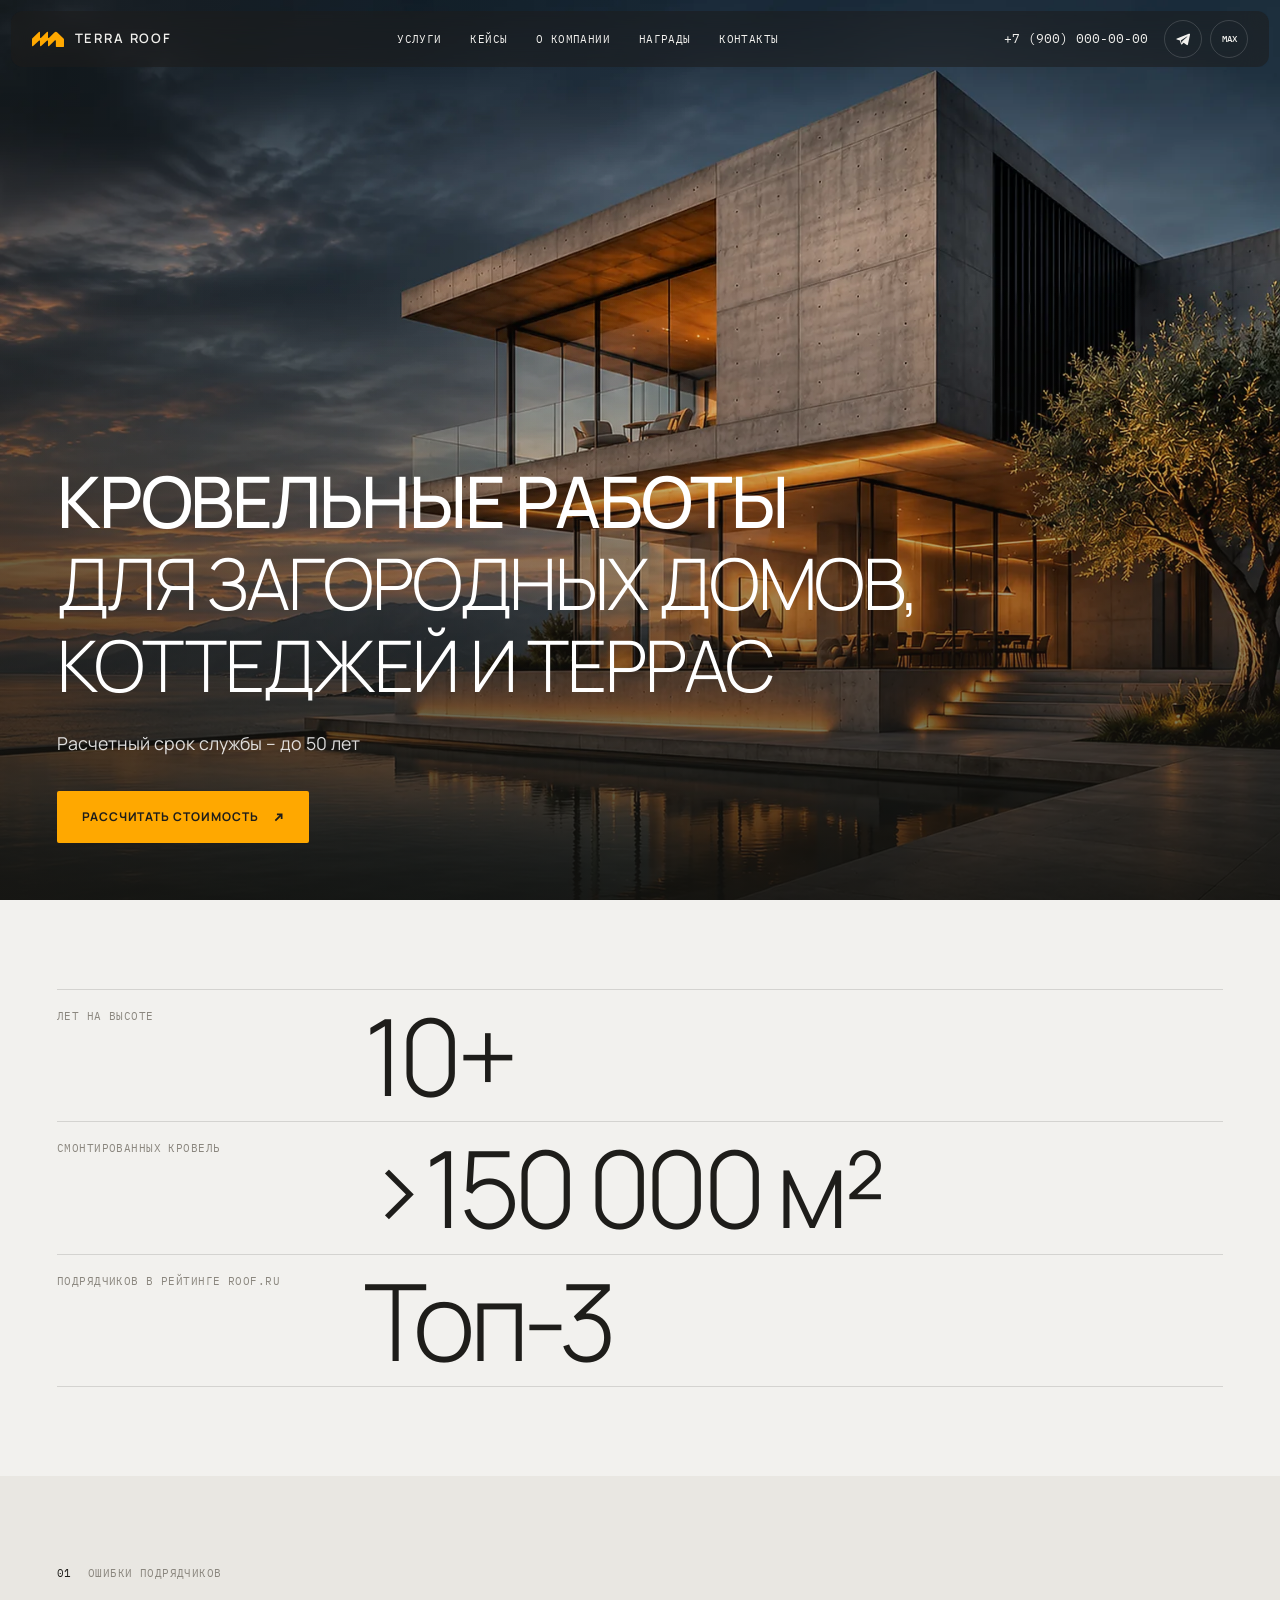
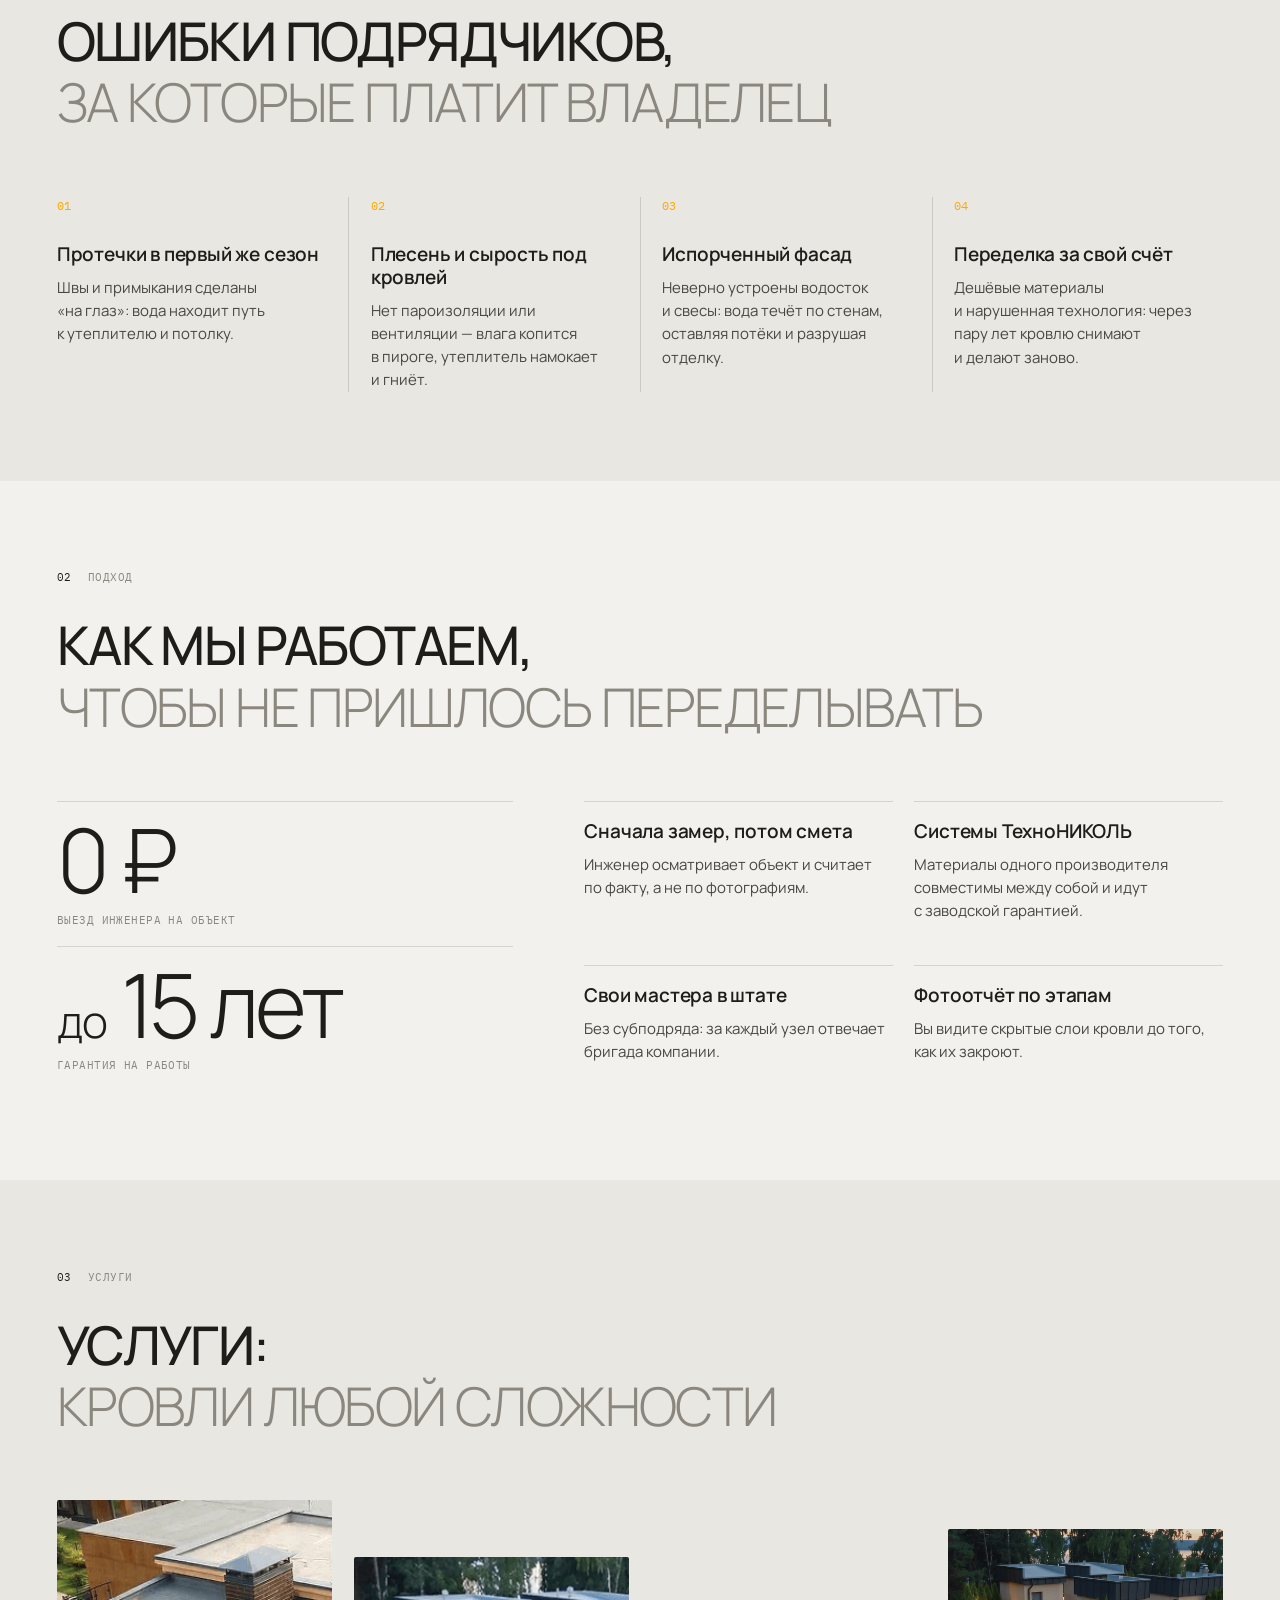
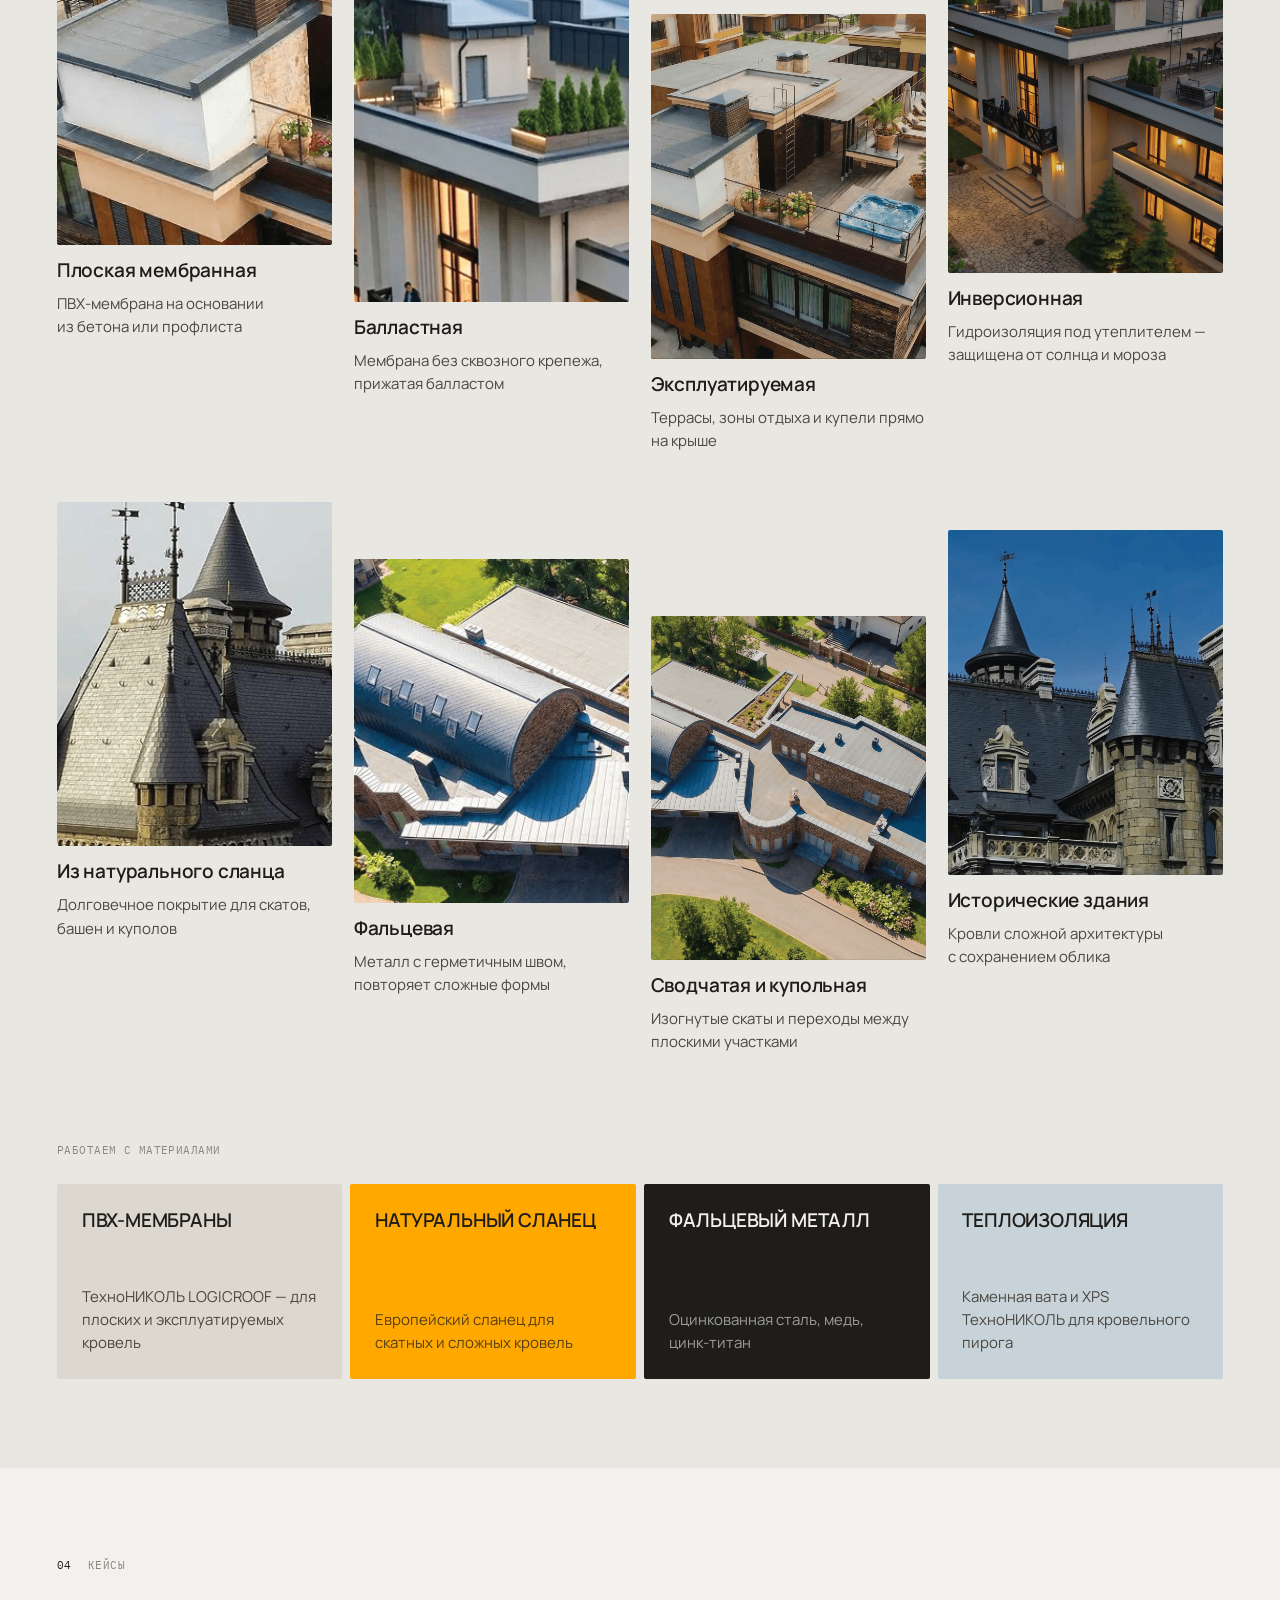
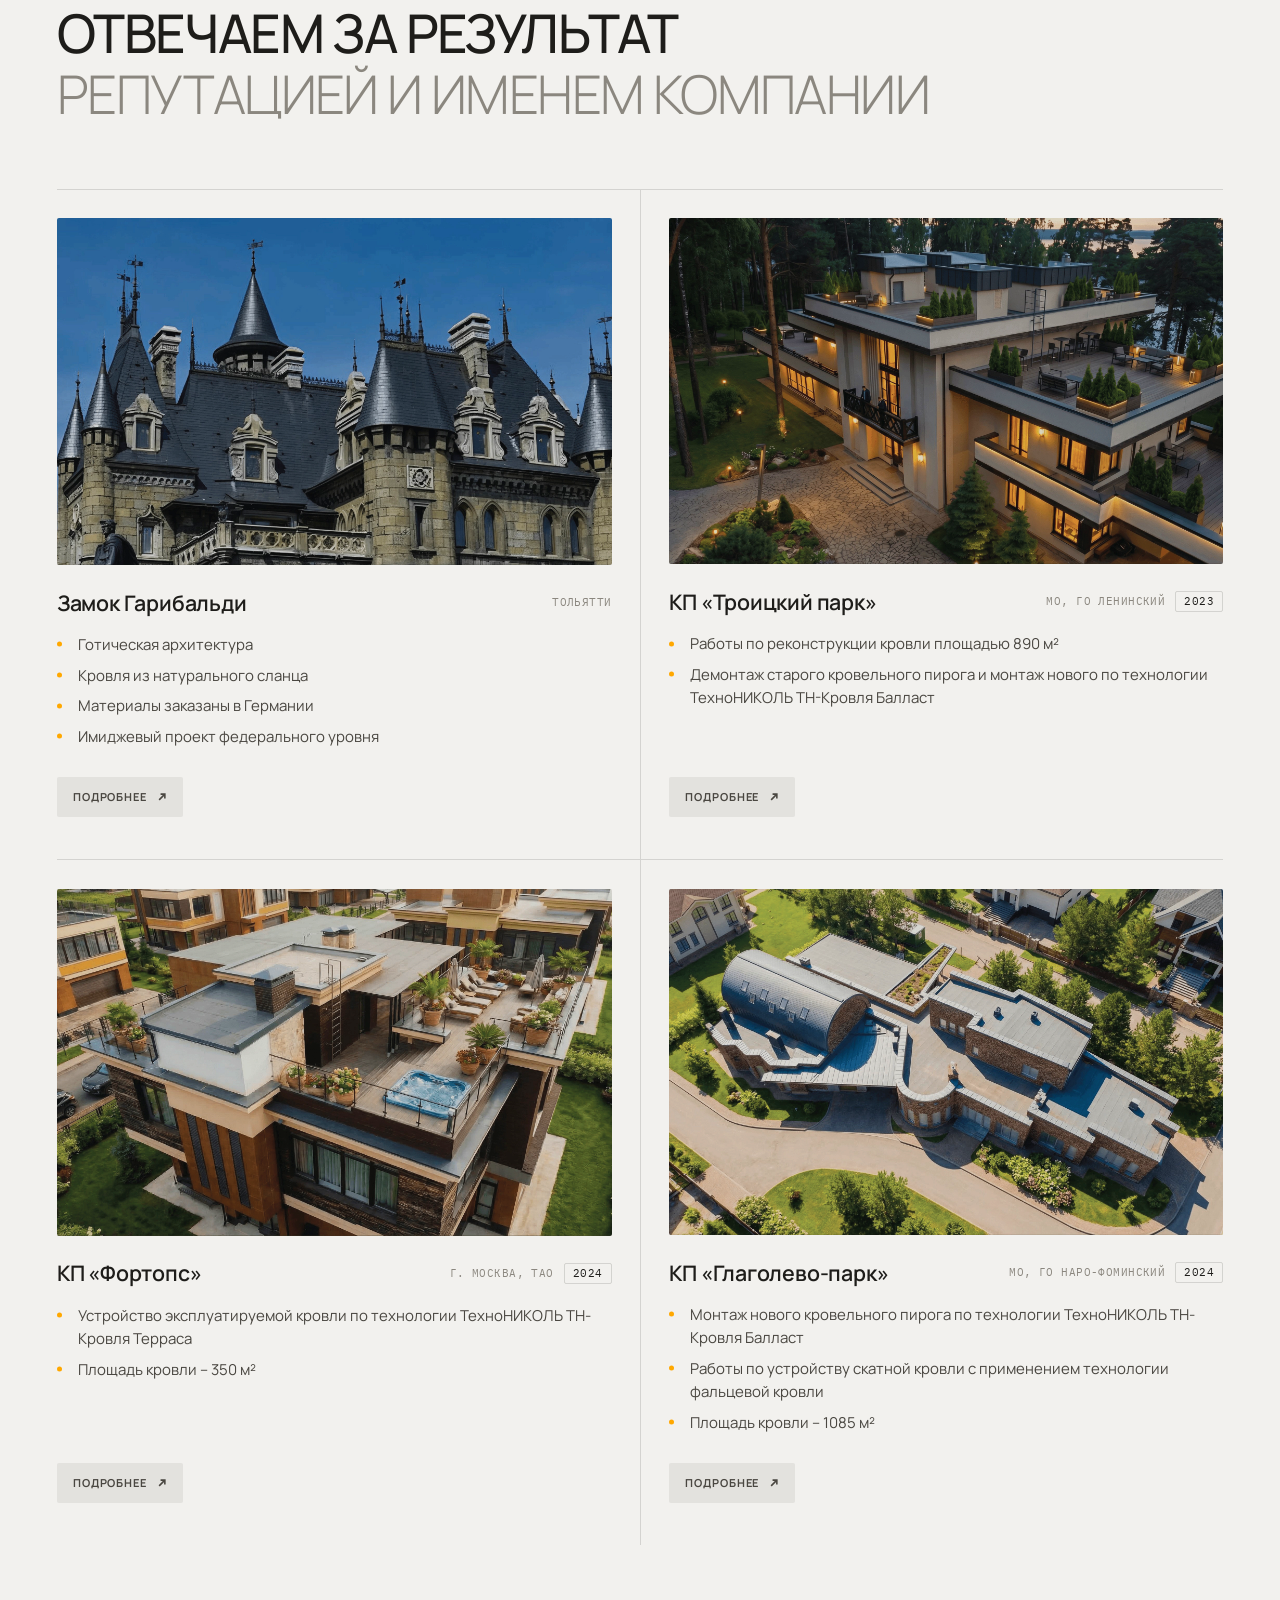
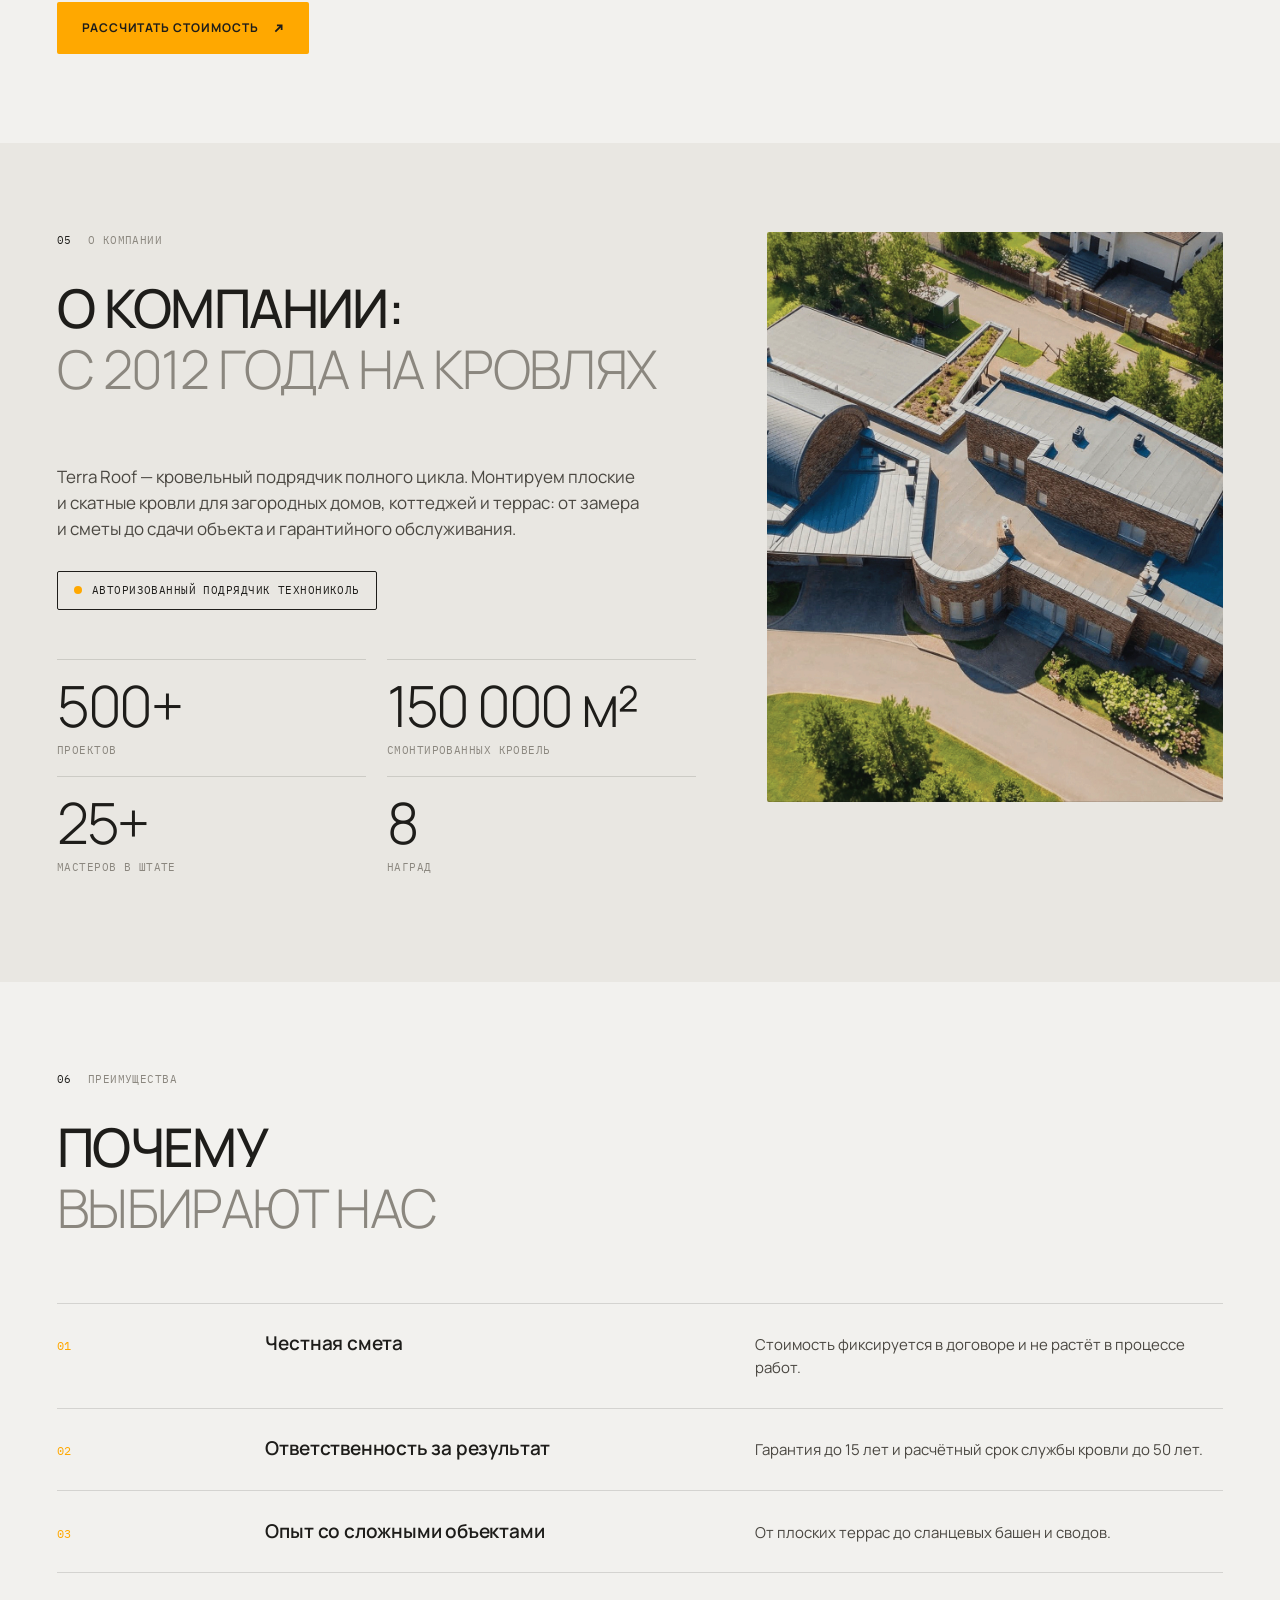
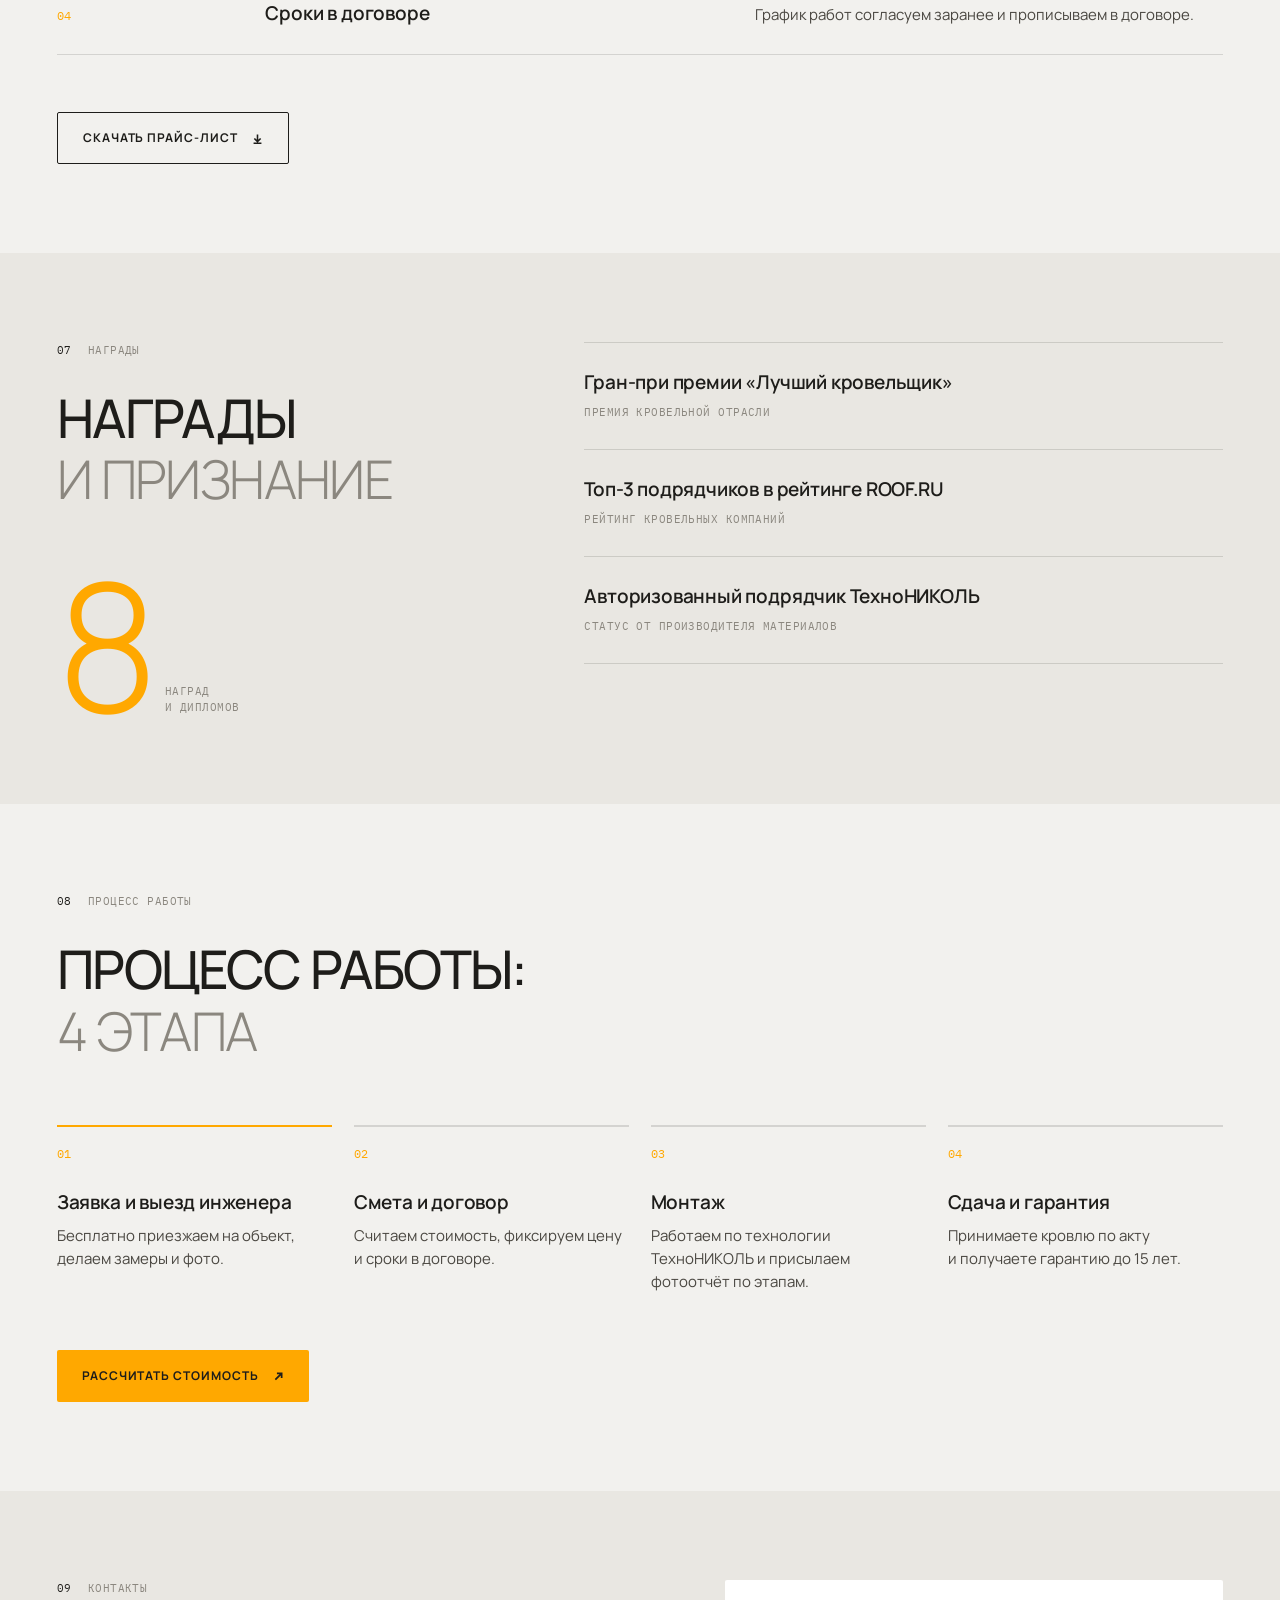
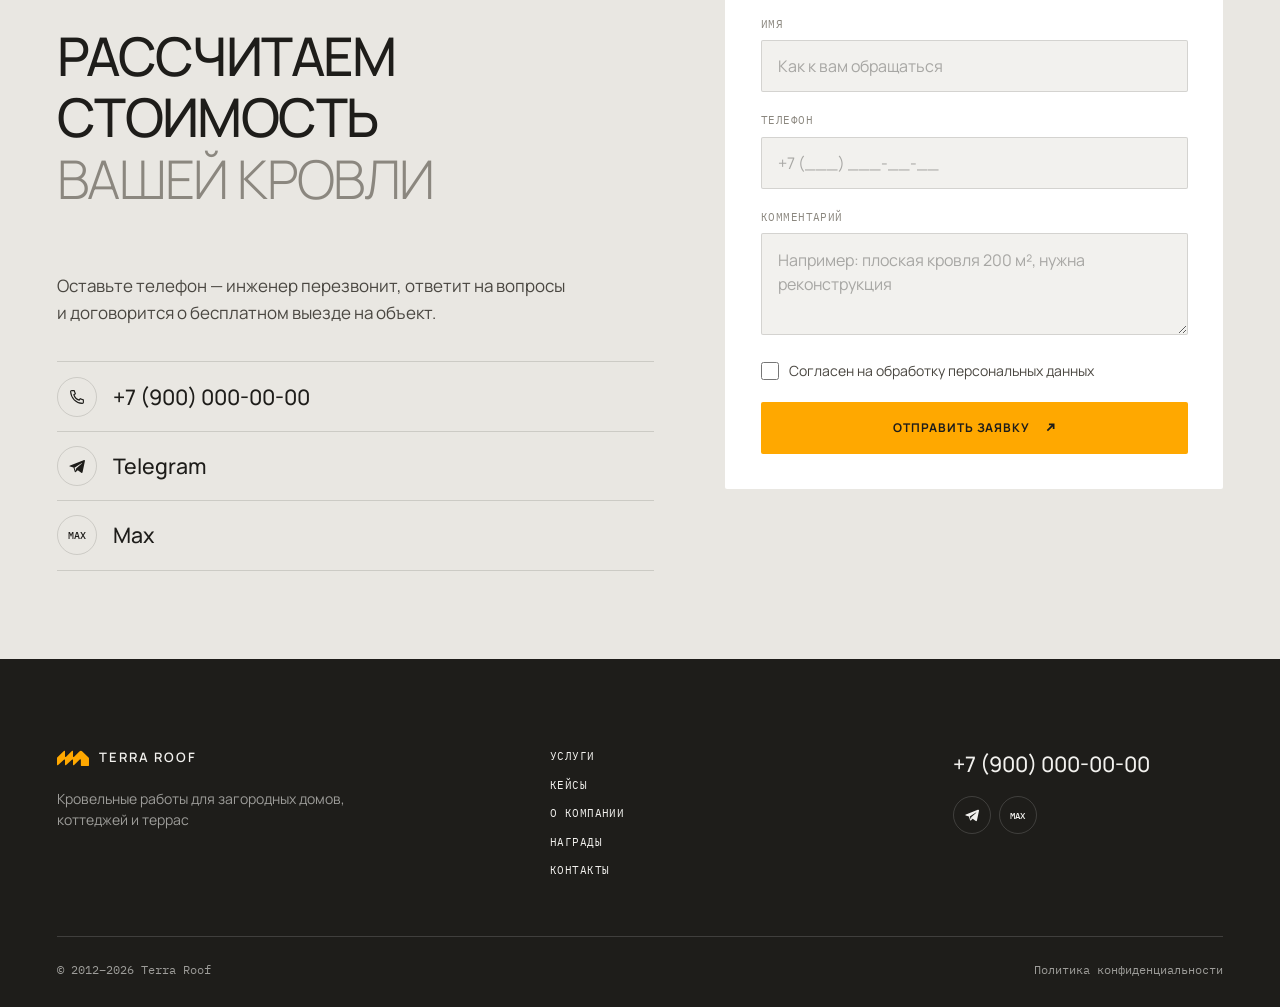
==== v2/index.html @ 6c6b6557 "Вариант 2: ровные отступы блоков, без линий над метками, светлая галерея кейса - убраны линии над ме" ====
<!doctype html>
<html lang="ru">
<head>
  <meta charset="utf-8">
  <meta name="viewport" content="width=device-width, initial-scale=1">
  <title>Terra Roof — кровельные работы · вариант 2</title>
  <link rel="preconnect" href="https://fonts.googleapis.com">
  <link rel="preconnect" href="https://fonts.gstatic.com" crossorigin>
  <link href="https://fonts.googleapis.com/css2?family=IBM+Plex+Mono:wght@400;500&family=Manrope:wght@300;400;500;600;700&display=swap" rel="stylesheet">
  <link rel="stylesheet" href="styles.css?v=11">
</head>
<body>

  <!-- Шапка -->
  <header class="header">
    <div class="container header__inner">
      <a class="logo" href="#" aria-label="Terra Roof">
        <img class="logo__mark" src="../img/logo.svg" alt="" width="42" height="22">
        <span class="logo__text">TERRA ROOF</span>
      </a>

      <nav class="nav" aria-label="Навигация по странице">
        <a href="#services"><span class="nav__roll"><span class="nav__text" data-label="Услуги">Услуги</span></span></a>
        <a href="#cases"><span class="nav__roll"><span class="nav__text" data-label="Кейсы">Кейсы</span></span></a>
        <a href="#about"><span class="nav__roll"><span class="nav__text" data-label="О компании">О компании</span></span></a>
        <a href="#awards"><span class="nav__roll"><span class="nav__text" data-label="Награды">Награды</span></span></a>
        <a href="#contacts"><span class="nav__roll"><span class="nav__text" data-label="Контакты">Контакты</span></span></a>
      </nav>

      <div class="contacts">
        <a class="contacts__phone" href="tel:+79000000000">+7 (900) 000-00-00</a>
        <a class="icon-btn" href="#" aria-label="Telegram">
          <svg viewBox="0 0 24 24" width="18" height="18" aria-hidden="true"><path fill="currentColor" d="M20.7 4.3 2.9 11.2c-1.2.5-1.2 1.2-.2 1.5l4.6 1.4 1.7 5.4c.2.6.4.8.8.8.4 0 .6-.2.9-.5l2.3-2.2 4.7 3.5c.9.5 1.5.2 1.7-.8l3.1-14.6c.3-1.3-.5-1.9-1.8-1.4ZM8.6 14.2l9.3-5.9c.4-.3.8-.1.5.2l-7.6 6.9-.3 3.3-1.9-4.5Z"/></svg>
        </a>
        <a class="icon-btn icon-btn--text" href="#" aria-label="Max">MAX</a>
        <a class="icon-btn contacts__call" href="tel:+79000000000" aria-label="Позвонить">
          <svg viewBox="0 0 24 24" width="18" height="18" aria-hidden="true"><path fill="none" stroke="currentColor" stroke-width="1.5" d="M5 3.5h3.2l1.6 4.2-2 1.3a11 11 0 0 0 7.2 7.2l1.3-2 4.2 1.6V19a1.5 1.5 0 0 1-1.6 1.5C10.6 20 4 13.4 3.5 5.1A1.5 1.5 0 0 1 5 3.5Z"/></svg>
        </a>
        <button class="burger" type="button" aria-label="Меню" aria-expanded="false" aria-controls="mobile-menu">
          <span></span><span></span>
        </button>
      </div>
    </div>
  </header>

  <!-- Мобильное меню -->
  <div class="mobile-menu" id="mobile-menu" hidden>
    <nav class="mobile-menu__nav">
      <a href="#services">Услуги</a>
      <a href="#cases">Кейсы</a>
      <a href="#about">О компании</a>
      <a href="#awards">Награды</a>
      <a href="#contacts">Контакты</a>
    </nav>
    <a class="mobile-menu__phone" href="tel:+79000000000">+7 (900) 000-00-00</a>
  </div>

  <main>
    <!-- Первый экран -->
    <section class="hero">
      <div class="hero__media">
        <!-- исходник: ../img/фон.png (3840×2160); на экранах уже 16:9 фото кадрируется по высоте, поэтому ширина = 178vh -->
        <img
          src="../img/hero-1920.webp"
          srcset="../img/hero-828.webp 828w, ../img/hero-1280.webp 1280w, ../img/hero-1920.webp 1920w, ../img/hero-2560.webp 2560w, ../img/hero-3840.webp 3840w"
          sizes="(max-aspect-ratio: 16/9) 178vh, 100vw"
          width="3840" height="2160"
          alt="Современный загородный дом с плоской кровлей на закате"
          fetchpriority="high">
      </div>

      <div class="container hero__inner">
        <div class="hero__content">
          <h1 class="hero__title">
            <span class="hero__title-main">Кровельные работы</span>
            <span class="hero__title-sub">для загородных домов, коттеджей и&nbsp;террас</span>
          </h1>
          <p class="hero__lead">Расчетный срок службы – до&nbsp;50&nbsp;лет</p>
          <a class="btn hero__btn" href="#calc" data-cta data-calc>
            <span class="btn__label">Рассчитать стоимость
            <svg viewBox="0 0 14 14" width="12" height="12" aria-hidden="true"><path d="M3 11 11 3M5 3h6v6" fill="none" stroke="currentColor" stroke-width="1.4"/></svg></span>
          </a>
        </div>
      </div>

      <div class="hero__facts">
        <div class="container hero__facts-inner">
          <ul class="facts">
            <li class="fact">
              <span class="fact__value">10+</span>
              <span class="fact__label">лет на&nbsp;высоте</span>
            </li>
            <li class="fact">
              <span class="fact__value">&gt;150&nbsp;000&nbsp;м²</span>
              <span class="fact__label">смонтированных кровель</span>
            </li>
            <li class="fact">
              <span class="fact__value">Топ-3</span>
              <span class="fact__label">подрядчиков в&nbsp;рейтинге ROOF.RU</span>
            </li>
          </ul>
          <a class="scroll-down" href="#problems" aria-label="Листать вниз">
            <svg viewBox="0 0 16 16" width="14" height="14" aria-hidden="true"><path d="M8 2v12M3 9l5 5 5-5" fill="none" stroke="currentColor" stroke-width="1.4"/></svg>
          </a>
        </div>
      </div>
    </section>

    <!-- Ошибки подрядчиков. Тексты блоков ниже — черновик: в ТЗ есть только структура и факты -->
    <section class="section section--alt" id="problems">
      <div class="container">
        <p class="eyebrow"><span>01</span>Ошибки подрядчиков</p>
        <h2 class="section__title">
          <span class="section__title-main">Ошибки подрядчиков,</span>
          <span class="section__title-sub">за&nbsp;которые платит владелец</span>
        </h2>
        <ul class="problems">
          <li class="problem">
            <span class="problem__num">01</span>
            <h3 class="problem__title">Протечки в&nbsp;первый&nbsp;же сезон</h3>
            <p class="problem__text">Швы и&nbsp;примыкания сделаны «на&nbsp;глаз»: вода находит путь к&nbsp;утеплителю и&nbsp;потолку.</p>
          </li>
          <li class="problem">
            <span class="problem__num">02</span>
            <h3 class="problem__title">Плесень и&nbsp;сырость под кровлей</h3>
            <p class="problem__text">Нет пароизоляции или вентиляции — влага копится в&nbsp;пироге, утеплитель намокает и&nbsp;гниёт.</p>
          </li>
          <li class="problem">
            <span class="problem__num">03</span>
            <h3 class="problem__title">Испорченный фасад</h3>
            <p class="problem__text">Неверно устроены водосток и&nbsp;свесы: вода течёт по&nbsp;стенам, оставляя потёки и&nbsp;разрушая отделку.</p>
          </li>
          <li class="problem">
            <span class="problem__num">04</span>
            <h3 class="problem__title">Переделка за&nbsp;свой счёт</h3>
            <p class="problem__text">Дешёвые материалы и&nbsp;нарушенная технология: через пару лет кровлю снимают и&nbsp;делают заново.</p>
          </li>
        </ul>
      </div>
    </section>

    <!-- Как мы работаем -->
    <section class="section" id="approach">
      <div class="container">
        <p class="eyebrow"><span>02</span>Подход</p>
        <h2 class="section__title">
          <span class="section__title-main">Как мы работаем,</span>
          <span class="section__title-sub">чтобы не&nbsp;пришлось переделывать</span>
        </h2>
        <div class="approach">
          <div class="approach__facts">
            <div class="approach__fact">
              <span class="approach__value">0&nbsp;₽</span>
              <span class="approach__label">выезд инженера на&nbsp;объект</span>
            </div>
            <div class="approach__fact">
              <span class="approach__value"><span class="approach__pre">до</span> 15&nbsp;лет</span>
              <span class="approach__label">гарантия на&nbsp;работы</span>
            </div>
          </div>
          <ul class="principles">
            <li class="principle">
              <h3 class="principle__title">Сначала замер, потом смета</h3>
              <p class="principle__text">Инженер осматривает объект и&nbsp;считает по&nbsp;факту, а&nbsp;не&nbsp;по&nbsp;фотографиям.</p>
            </li>
            <li class="principle">
              <h3 class="principle__title">Системы ТехноНИКОЛЬ</h3>
              <p class="principle__text">Материалы одного производителя совместимы между собой и&nbsp;идут с&nbsp;заводской гарантией.</p>
            </li>
            <li class="principle">
              <h3 class="principle__title">Свои мастера в&nbsp;штате</h3>
              <p class="principle__text">Без субподряда: за&nbsp;каждый узел отвечает бригада компании.</p>
            </li>
            <li class="principle">
              <h3 class="principle__title">Фотоотчёт по&nbsp;этапам</h3>
              <p class="principle__text">Вы&nbsp;видите скрытые слои кровли до&nbsp;того, как их&nbsp;закроют.</p>
            </li>
          </ul>
        </div>
      </div>
    </section>

    <!-- Услуги -->
    <section class="section section--alt" id="services">
      <div class="container">
        <p class="eyebrow"><span>03</span>Услуги</p>
        <h2 class="section__title">
          <span class="section__title-main">Услуги:</span>
          <span class="section__title-sub">кровли любой сложности</span>
        </h2>
        <ul class="services">
          <li class="service">
            <div class="service__media"><img src="../img/fortops-detail.jpg" alt="" loading="lazy"></div>
            <h3 class="service__title">Плоская мембранная</h3>
            <p class="service__text">ПВХ-мембрана на&nbsp;основании из&nbsp;бетона или профлиста</p>
          </li>
          <li class="service">
            <div class="service__media"><img src="../img/troitsky-detail.jpg" alt="" loading="lazy"></div>
            <h3 class="service__title">Балластная</h3>
            <p class="service__text">Мембрана без сквозного крепежа, прижатая балластом</p>
          </li>
          <li class="service">
            <div class="service__media"><img src="../img/fortops.jpg" alt="" class="is-darkened" loading="lazy"></div>
            <h3 class="service__title">Эксплуатируемая</h3>
            <p class="service__text">Террасы, зоны отдыха и&nbsp;купели прямо на&nbsp;крыше</p>
          </li>
          <li class="service">
            <div class="service__media"><img src="../img/troitsky.jpg" alt="" class="is-darkened" loading="lazy"></div>
            <h3 class="service__title">Инверсионная</h3>
            <p class="service__text">Гидроизоляция под утеплителем — защищена от&nbsp;солнца и&nbsp;мороза</p>
          </li>
          <li class="service">
            <div class="service__media"><img src="../img/castle-detail.jpg" alt="" loading="lazy"></div>
            <h3 class="service__title">Из&nbsp;натурального сланца</h3>
            <p class="service__text">Долговечное покрытие для скатов, башен и&nbsp;куполов</p>
          </li>
          <li class="service">
            <div class="service__media"><img src="../img/glagolevo-detail.jpg" alt="" loading="lazy"></div>
            <h3 class="service__title">Фальцевая</h3>
            <p class="service__text">Металл с&nbsp;герметичным швом, повторяет сложные формы</p>
          </li>
          <li class="service">
            <div class="service__media"><img src="../img/glagolevo.jpg" alt="" class="is-darkened" loading="lazy"></div>
            <h3 class="service__title">Сводчатая и&nbsp;купольная</h3>
            <p class="service__text">Изогнутые скаты и&nbsp;переходы между плоскими участками</p>
          </li>
          <li class="service">
            <div class="service__media"><img src="../img/castle.jpg" alt="" class="is-darkened" loading="lazy"></div>
            <h3 class="service__title">Исторические здания</h3>
            <p class="service__text">Кровли сложной архитектуры с&nbsp;сохранением облика</p>
          </li>
        </ul>

        <h3 class="materials__title">Работаем с&nbsp;материалами</h3>
        <ul class="materials">
          <li class="material">
            <h4 class="material__title">ПВХ-мембраны</h4>
            <p class="material__text">ТехноНИКОЛЬ LOGICROOF — для плоских и&nbsp;эксплуатируемых кровель</p>
          </li>
          <li class="material">
            <h4 class="material__title">Натуральный сланец</h4>
            <p class="material__text">Европейский сланец для скатных и&nbsp;сложных кровель</p>
          </li>
          <li class="material">
            <h4 class="material__title">Фальцевый металл</h4>
            <p class="material__text">Оцинкованная сталь, медь, цинк-титан</p>
          </li>
          <li class="material">
            <h4 class="material__title">Теплоизоляция</h4>
            <p class="material__text">Каменная вата и&nbsp;XPS ТехноНИКОЛЬ для кровельного пирога</p>
          </li>
        </ul>
      </div>
    </section>

    <!-- Кейсы -->
    <section class="cases" id="cases">
      <div class="container cases__inner">
        <p class="eyebrow"><span>04</span>Кейсы</p>
        <h2 class="cases__title">
          <span class="hero__title-main">Отвечаем за результат</span>
          <span class="cases__title-sub">репутацией и&nbsp;именем компании</span>
        </h2>

        <div class="cases__grid">
          <a class="case" href="#case-castle">
            <div class="case__media">
              <img class="case__photo" src="../img/castle.jpg" alt="Замок Гарибальди, общий вид кровли" loading="lazy">
            </div>
            <div class="case__head">
              <h3 class="case__name">Замок Гарибальди</h3>
              <p class="case__meta"><span>Тольятти</span></p>
            </div>
            <div class="case__body">
              <ul class="case__list">
                <li>Готическая архитектура</li>
                <li>Кровля из натурального сланца</li>
                <li>Материалы заказаны в Германии</li>
                <li>Имиджевый проект федерального уровня</li>
              </ul>
              <span class="case__more">
                Подробнее
                <svg viewBox="0 0 14 14" width="12" height="12" aria-hidden="true"><path d="M3 11 11 3M5 3h6v6" fill="none" stroke="currentColor" stroke-width="1.4"/></svg>
              </span>
            </div>
          </a>

          <a class="case" href="#case-troitsky">
            <div class="case__media">
              <img class="case__photo" src="../img/troitsky.jpg" alt="КП «Троицкий парк», общий вид" loading="lazy">
            </div>
            <div class="case__head">
              <h3 class="case__name">КП «Троицкий парк»</h3>
              <p class="case__meta"><span>МО, ГО Ленинский</span><span class="case__year">2023</span></p>
            </div>
            <div class="case__body">
              <ul class="case__list">
                <li>Работы по реконструкции кровли площадью 890&nbsp;м²</li>
                <li>Демонтаж старого кровельного пирога и монтаж нового по технологии ТехноНИКОЛЬ ТН-Кровля Балласт</li>
              </ul>
              <span class="case__more">
                Подробнее
                <svg viewBox="0 0 14 14" width="12" height="12" aria-hidden="true"><path d="M3 11 11 3M5 3h6v6" fill="none" stroke="currentColor" stroke-width="1.4"/></svg>
              </span>
            </div>
          </a>

          <a class="case" href="#case-fortops">
            <div class="case__media">
              <img class="case__photo" src="../img/fortops.jpg" alt="КП «Фортопс», общий вид" loading="lazy">
            </div>
            <div class="case__head">
              <h3 class="case__name">КП «Фортопс»</h3>
              <p class="case__meta"><span>г.&nbsp;Москва, ТАО</span><span class="case__year">2024</span></p>
            </div>
            <div class="case__body">
              <ul class="case__list">
                <li>Устройство эксплуатируемой кровли по технологии ТехноНИКОЛЬ ТН-Кровля Терраса</li>
                <li>Площадь кровли – 350&nbsp;м²</li>
              </ul>
              <span class="case__more">
                Подробнее
                <svg viewBox="0 0 14 14" width="12" height="12" aria-hidden="true"><path d="M3 11 11 3M5 3h6v6" fill="none" stroke="currentColor" stroke-width="1.4"/></svg>
              </span>
            </div>
          </a>

          <a class="case" href="#case-glagolevo">
            <div class="case__media">
              <img class="case__photo" src="../img/glagolevo.jpg" alt="КП «Глаголево-парк», общий вид" loading="lazy">
            </div>
            <div class="case__head">
              <h3 class="case__name">КП «Глаголево-парк»</h3>
              <p class="case__meta"><span>МО, ГО Наро-Фоминский</span><span class="case__year">2024</span></p>
            </div>
            <div class="case__body">
              <ul class="case__list">
                <li>Монтаж нового кровельного пирога по технологии ТехноНИКОЛЬ ТН-Кровля Балласт</li>
                <li>Работы по устройству скатной кровли с применением технологии фальцевой кровли</li>
                <li>Площадь кровли – 1085&nbsp;м²</li>
              </ul>
              <span class="case__more">
                Подробнее
                <svg viewBox="0 0 14 14" width="12" height="12" aria-hidden="true"><path d="M3 11 11 3M5 3h6v6" fill="none" stroke="currentColor" stroke-width="1.4"/></svg>
              </span>
            </div>
          </a>
        </div>

        <div class="cases__cta">
          <a class="btn" href="#calc" data-cta data-calc>
            <span class="btn__label">Рассчитать стоимость
            <svg viewBox="0 0 14 14" width="12" height="12" aria-hidden="true"><path d="M3 11 11 3M5 3h6v6" fill="none" stroke="currentColor" stroke-width="1.4"/></svg></span>
          </a>
        </div>
      </div>
    </section>

    <!-- О компании -->
    <section class="section section--alt" id="about">
      <div class="container">
        <div class="about">
          <div class="about__text">
            <p class="eyebrow"><span>05</span>О компании</p>
            <h2 class="section__title">
          <span class="section__title-main">О компании:</span>
          <span class="section__title-sub">с&nbsp;2012 года на&nbsp;кровлях</span>
        </h2>
            <p class="section__lead">Terra Roof — кровельный подрядчик полного цикла. Монтируем плоские и&nbsp;скатные кровли для загородных домов, коттеджей и&nbsp;террас: от&nbsp;замера и&nbsp;сметы до&nbsp;сдачи объекта и&nbsp;гарантийного обслуживания.</p>
            <p class="about__badge"><span class="about__badge-dot" aria-hidden="true"></span>Авторизованный подрядчик ТехноНИКОЛЬ</p>
            <ul class="stats">
              <li class="stat"><span class="stat__value">500+</span><span class="stat__label">проектов</span></li>
              <li class="stat"><span class="stat__value">150&nbsp;000&nbsp;м²</span><span class="stat__label">смонтированных кровель</span></li>
              <li class="stat"><span class="stat__value">25+</span><span class="stat__label">мастеров в&nbsp;штате</span></li>
              <li class="stat"><span class="stat__value">8</span><span class="stat__label">наград</span></li>
            </ul>
          </div>
          <div class="about__media"><img class="is-darkened" src="../img/glagolevo.jpg" alt="Кровля загородного дома в КП «Глаголево-парк»" loading="lazy"></div>
        </div>
      </div>
    </section>

    <!-- Почему выбирают нас -->
    <section class="section" id="why">
      <div class="container">
        <p class="eyebrow"><span>06</span>Преимущества</p>
        <h2 class="section__title">
          <span class="section__title-main">Почему</span>
          <span class="section__title-sub">выбирают нас</span>
        </h2>
        <ul class="whys">
          <li class="why">
            <span class="why__num">01</span>
            <h3 class="why__title">Честная смета</h3>
            <p class="why__text">Стоимость фиксируется в&nbsp;договоре и&nbsp;не&nbsp;растёт в&nbsp;процессе работ.</p>
          </li>
          <li class="why">
            <span class="why__num">02</span>
            <h3 class="why__title">Ответственность за&nbsp;результат</h3>
            <p class="why__text">Гарантия до&nbsp;15&nbsp;лет и&nbsp;расчётный срок службы кровли до&nbsp;50&nbsp;лет.</p>
          </li>
          <li class="why">
            <span class="why__num">03</span>
            <h3 class="why__title">Опыт со&nbsp;сложными объектами</h3>
            <p class="why__text">От&nbsp;плоских террас до&nbsp;сланцевых башен и&nbsp;сводов.</p>
          </li>
          <li class="why">
            <span class="why__num">04</span>
            <h3 class="why__title">Сроки в&nbsp;договоре</h3>
            <p class="why__text">График работ согласуем заранее и&nbsp;прописываем в&nbsp;договоре.</p>
          </li>
        </ul>
        <!-- TODO: положить файл прайс-листа в files/price-list.pdf -->
        <a class="btn-ghost" href="files/price-list.pdf" download>
          Скачать прайс-лист
          <svg viewBox="0 0 14 14" width="12" height="12" aria-hidden="true"><path d="M7 2v9M3 7l4 4 4-4M2 13h10" fill="none" stroke="currentColor" stroke-width="2"/></svg>
        </a>
      </div>
    </section>

    <!-- Награды и признание -->
    <section class="section section--alt" id="awards">
      <div class="container">
        <div class="awards">
          <div class="awards__intro">
            <p class="eyebrow"><span>07</span>Награды</p>
            <h2 class="section__title">
          <span class="section__title-main">Награды</span>
          <span class="section__title-sub">и&nbsp;признание</span>
        </h2>
            <p class="awards__count"><span class="awards__count-value">8</span><span class="awards__count-label">наград и&nbsp;дипломов</span></p>
          </div>
          <ul class="award-list">
            <li class="award">
              <h3 class="award__title">Гран-при премии «Лучший кровельщик»</h3>
              <p class="award__meta">Премия кровельной отрасли</p>
            </li>
            <li class="award">
              <h3 class="award__title">Топ-3 подрядчиков в&nbsp;рейтинге ROOF.RU</h3>
              <p class="award__meta">Рейтинг кровельных компаний</p>
            </li>
            <li class="award">
              <h3 class="award__title">Авторизованный подрядчик ТехноНИКОЛЬ</h3>
              <p class="award__meta">Статус от&nbsp;производителя материалов</p>
            </li>
          </ul>
        </div>
      </div>
    </section>

    <!-- Процесс работы -->
    <section class="section" id="process">
      <div class="container">
        <p class="eyebrow"><span>08</span>Процесс работы</p>
        <h2 class="section__title">
          <span class="section__title-main">Процесс работы:</span>
          <span class="section__title-sub">4&nbsp;этапа</span>
        </h2>
        <ol class="steps">
          <li class="step">
            <span class="step__num">01</span>
            <h3 class="step__title">Заявка и&nbsp;выезд инженера</h3>
            <p class="step__text">Бесплатно приезжаем на&nbsp;объект, делаем замеры и&nbsp;фото.</p>
          </li>
          <li class="step">
            <span class="step__num">02</span>
            <h3 class="step__title">Смета и&nbsp;договор</h3>
            <p class="step__text">Считаем стоимость, фиксируем цену и&nbsp;сроки в&nbsp;договоре.</p>
          </li>
          <li class="step">
            <span class="step__num">03</span>
            <h3 class="step__title">Монтаж</h3>
            <p class="step__text">Работаем по&nbsp;технологии ТехноНИКОЛЬ и&nbsp;присылаем фотоотчёт по&nbsp;этапам.</p>
          </li>
          <li class="step">
            <span class="step__num">04</span>
            <h3 class="step__title">Сдача и&nbsp;гарантия</h3>
            <p class="step__text">Принимаете кровлю по&nbsp;акту и&nbsp;получаете гарантию до&nbsp;15&nbsp;лет.</p>
          </li>
        </ol>
        <div class="section__cta">
          <a class="btn" href="#calc" data-cta data-calc>
            <span class="btn__label">Рассчитать стоимость
            <svg viewBox="0 0 14 14" width="12" height="12" aria-hidden="true"><path d="M3 11 11 3M5 3h6v6" fill="none" stroke="currentColor" stroke-width="1.4"/></svg></span>
          </a>
        </div>
      </div>
    </section>

    <!-- Форма расчёта и контакты -->
    <section class="section section--alt" id="contacts">
      <div class="container">
        <div class="contact">
          <div class="contact__info">
            <p class="eyebrow"><span>09</span>Контакты</p>
            <h2 class="section__title">
          <span class="section__title-main">Рассчитаем стоимость</span>
          <span class="section__title-sub">вашей кровли</span>
        </h2>
            <p class="section__lead">Оставьте телефон — инженер перезвонит, ответит на&nbsp;вопросы и&nbsp;договорится о&nbsp;бесплатном выезде на&nbsp;объект.</p>
            <ul class="contact__list">
              <li><a class="contact__link" href="tel:+79000000000"><span class="contact__icon"><svg viewBox="0 0 24 24" width="18" height="18" aria-hidden="true"><path fill="none" stroke="currentColor" stroke-width="1.5" d="M5 3.5h3.2l1.6 4.2-2 1.3a11 11 0 0 0 7.2 7.2l1.3-2 4.2 1.6V19a1.5 1.5 0 0 1-1.6 1.5C10.6 20 4 13.4 3.5 5.1A1.5 1.5 0 0 1 5 3.5Z"/></svg></span>+7 (900) 000-00-00</a></li>
              <li><a class="contact__link" href="#"><span class="contact__icon"><svg viewBox="0 0 24 24" width="18" height="18" aria-hidden="true"><path fill="currentColor" d="M20.7 4.3 2.9 11.2c-1.2.5-1.2 1.2-.2 1.5l4.6 1.4 1.7 5.4c.2.6.4.8.8.8.4 0 .6-.2.9-.5l2.3-2.2 4.7 3.5c.9.5 1.5.2 1.7-.8l3.1-14.6c.3-1.3-.5-1.9-1.8-1.4ZM8.6 14.2l9.3-5.9c.4-.3.8-.1.5.2l-7.6 6.9-.3 3.3-1.9-4.5Z"/></svg></span>Telegram</a></li>
              <li><a class="contact__link" href="#"><span class="contact__icon contact__icon--text">MAX</span>Max</a></li>
            </ul>
          </div>

          <form class="lead-form" novalidate>
            <div class="lead-form__fields">
              <label class="calc__field">
                <span class="calc__label">Имя</span>
                <input class="calc__input" type="text" name="name" autocomplete="name" placeholder="Как к вам обращаться" required>
                <span class="calc__error" data-error="name"></span>
              </label>
              <label class="calc__field">
                <span class="calc__label">Телефон</span>
                <input class="calc__input" type="tel" name="phone" autocomplete="tel" inputmode="tel" placeholder="+7 (___) ___-__-__" required>
                <span class="calc__error" data-error="phone"></span>
              </label>
              <label class="calc__field">
                <span class="calc__label">Комментарий</span>
                <textarea class="calc__input calc__input--area" name="comment" rows="3" placeholder="Например: плоская кровля 200 м², нужна реконструкция"></textarea>
              </label>
              <label class="calc__consent">
                <input type="checkbox" name="consent" required>
                <span>Согласен на&nbsp;обработку персональных данных</span>
              </label>
              <span class="calc__error" data-error="consent"></span>
              <button class="btn lead-form__submit" type="submit" data-cta>
                <span class="btn__label">Отправить заявку
                <svg viewBox="0 0 14 14" width="12" height="12" aria-hidden="true"><path d="M3 11 11 3M5 3h6v6" fill="none" stroke="currentColor" stroke-width="1.4"/></svg></span>
              </button>
            </div>
            <div class="lead-form__success" hidden>
              <span class="calc__success-icon" aria-hidden="true">
                <svg viewBox="0 0 24 24" width="28" height="28"><path d="M5 12.5 10 17l9-10" fill="none" stroke="currentColor" stroke-width="2.4" stroke-linecap="round" stroke-linejoin="round"/></svg>
              </span>
              <h3 class="calc__title">Заявка отправлена</h3>
              <p class="calc__lead">Инженер свяжется с&nbsp;вами, уточнит детали и&nbsp;рассчитает стоимость.</p>
            </div>
          </form>
        </div>
      </div>
    </section>
  </main>

  <!-- Футер -->
  <footer class="footer">
    <div class="container">
      <div class="footer__top">
        <div class="footer__brand">
          <a class="logo" href="#" aria-label="Terra Roof">
            <img class="logo__mark" src="../img/logo.svg" alt="" width="42" height="22">
            <span class="logo__text">TERRA ROOF</span>
          </a>
          <p class="footer__tagline">Кровельные работы для загородных домов, коттеджей и&nbsp;террас</p>
        </div>
        <nav class="footer__nav" aria-label="Разделы">
          <a href="#services">Услуги</a>
          <a href="#cases">Кейсы</a>
          <a href="#about">О компании</a>
          <a href="#awards">Награды</a>
          <a href="#contacts">Контакты</a>
        </nav>
        <div class="footer__contacts">
          <a class="footer__phone" href="tel:+79000000000">+7 (900) 000-00-00</a>
          <div class="footer__messengers">
            <a class="icon-btn" href="#" aria-label="Telegram"><svg viewBox="0 0 24 24" width="18" height="18" aria-hidden="true"><path fill="currentColor" d="M20.7 4.3 2.9 11.2c-1.2.5-1.2 1.2-.2 1.5l4.6 1.4 1.7 5.4c.2.6.4.8.8.8.4 0 .6-.2.9-.5l2.3-2.2 4.7 3.5c.9.5 1.5.2 1.7-.8l3.1-14.6c.3-1.3-.5-1.9-1.8-1.4ZM8.6 14.2l9.3-5.9c.4-.3.8-.1.5.2l-7.6 6.9-.3 3.3-1.9-4.5Z"/></svg></a>
            <a class="icon-btn icon-btn--text" href="#" aria-label="Max">MAX</a>
          </div>
        </div>
      </div>
      <div class="footer__bottom">
        <p>© 2012–2026 Terra Roof</p>
        <a href="#">Политика конфиденциальности</a>
      </div>
    </div>
  </footer>

  <!-- Закреплённая кнопка на мобильном -->
  <a class="btn sticky-cta" href="#calc" data-calc aria-hidden="true" tabindex="-1">
            <span class="btn__label">Рассчитать стоимость
    <svg viewBox="0 0 14 14" width="12" height="12" aria-hidden="true"><path d="M3 11 11 3M5 3h6v6" fill="none" stroke="currentColor" stroke-width="1.4"/></svg></span>
          </a>

  <!-- Окно кейса -->
  <dialog class="case-modal" aria-labelledby="case-modal-title">
    <div class="case-modal__panel">
      <button class="case-modal__close" type="button" aria-label="Закрыть">
        <svg viewBox="0 0 16 16" width="16" height="16" aria-hidden="true"><path d="M3 3l10 10M13 3 3 13" fill="none" stroke="currentColor" stroke-width="1.4"/></svg>
      </button>

      <div class="case-modal__gallery">
        <div class="case-modal__main"><img alt=""></div>
        <div class="case-modal__thumbs"></div>
      </div>

      <div class="case-modal__content">
        <h2 class="case-modal__title" id="case-modal-title"></h2>
        <p class="case-modal__lead"></p>
        <dl class="case-modal__facts"></dl>

        <h3 class="case-modal__h">Задача</h3>
        <p class="case-modal__text" data-field="task"></p>

        <h3 class="case-modal__h">Что сделали</h3>
        <ul class="case-modal__list" data-field="done"></ul>

        <h3 class="case-modal__h">Материалы и технология</h3>
        <p class="case-modal__text" data-field="materials"></p>

        <a class="btn case-modal__cta" href="#calc" data-calc>
            <span class="btn__label">Рассчитать стоимость
          <svg viewBox="0 0 14 14" width="12" height="12" aria-hidden="true"><path d="M3 11 11 3M5 3h6v6" fill="none" stroke="currentColor" stroke-width="1.4"/></svg></span>
          </a>
      </div>
    </div>
  </dialog>

  <!-- Кастомный курсор (только для мыши; на тач-экранах не появляется) -->
  <div class="cursor" aria-hidden="true">
    <span class="cursor__ring"><span class="cursor__ring-inner"></span></span>
    <span class="cursor__dot"></span>
  </div>

  <!-- Окно «Рассчитать стоимость». Отправка пока без сервера: заявка показывается как отправленная (main.js) -->
  <dialog class="calc-modal" id="calc" aria-labelledby="calc-title">
    <button class="case-modal__close" type="button" aria-label="Закрыть" data-close>
      <svg viewBox="0 0 16 16" width="16" height="16" aria-hidden="true"><path d="M3 3l10 10M13 3 3 13" fill="none" stroke="currentColor" stroke-width="1.6"/></svg>
    </button>

    <form class="calc" novalidate>
      <div class="calc__form">
        <h2 class="calc__title" id="calc-title">Рассчитать стоимость</h2>
        <p class="calc__lead">Ответьте на пару вопросов — инженер перезвонит, уточнит детали и&nbsp;назовёт стоимость. Выезд инженера на&nbsp;объект бесплатный.</p>

        <fieldset class="calc__group">
          <legend class="calc__label">Какая кровля</legend>
          <div class="calc__chips">
            <label class="calc__chip"><input type="radio" name="roof" value="Плоская"><span>Плоская</span></label>
            <label class="calc__chip"><input type="radio" name="roof" value="Скатная"><span>Скатная</span></label>
            <label class="calc__chip"><input type="radio" name="roof" value="Эксплуатируемая"><span>Эксплуатируемая (терраса)</span></label>
            <label class="calc__chip"><input type="radio" name="roof" value="Не знаю"><span>Пока не&nbsp;знаю</span></label>
          </div>
        </fieldset>

        <fieldset class="calc__group">
          <legend class="calc__label">Что нужно сделать</legend>
          <div class="calc__chips">
            <label class="calc__chip"><input type="radio" name="work" value="Новая кровля"><span>Новая кровля</span></label>
            <label class="calc__chip"><input type="radio" name="work" value="Реконструкция"><span>Реконструкция</span></label>
            <label class="calc__chip"><input type="radio" name="work" value="Ремонт"><span>Ремонт или протечка</span></label>
          </div>
        </fieldset>

        <label class="calc__field">
          <span class="calc__label">Площадь кровли, м²</span>
          <input class="calc__input" type="number" name="area" inputmode="numeric" min="1" placeholder="Например, 250">
          <span class="calc__hint">Если не&nbsp;знаете — оставьте пустым, инженер посчитает</span>
        </label>

        <div class="calc__row">
          <label class="calc__field">
            <span class="calc__label">Имя</span>
            <input class="calc__input" type="text" name="name" autocomplete="name" placeholder="Как к вам обращаться" required>
            <span class="calc__error" data-error="name"></span>
          </label>
          <label class="calc__field">
            <span class="calc__label">Телефон</span>
            <input class="calc__input" type="tel" name="phone" autocomplete="tel" inputmode="tel" placeholder="+7 (___) ___-__-__" required>
            <span class="calc__error" data-error="phone"></span>
          </label>
        </div>

        <fieldset class="calc__group">
          <legend class="calc__label">Как удобнее связаться</legend>
          <div class="calc__chips">
            <label class="calc__chip"><input type="radio" name="contact" value="Звонок" checked><span>Звонок</span></label>
            <label class="calc__chip"><input type="radio" name="contact" value="Telegram"><span>Telegram</span></label>
            <label class="calc__chip"><input type="radio" name="contact" value="Max"><span>Max</span></label>
          </div>
        </fieldset>

        <label class="calc__consent">
          <input type="checkbox" name="consent" required>
          <span>Согласен на&nbsp;обработку персональных данных</span>
        </label>
        <span class="calc__error" data-error="consent"></span>

        <button class="btn calc__submit" type="submit">
          <span class="btn__label">Отправить заявку
          <svg viewBox="0 0 14 14" width="12" height="12" aria-hidden="true"><path d="M3 11 11 3M5 3h6v6" fill="none" stroke="currentColor" stroke-width="1.4"/></svg></span>
        </button>
      </div>

      <div class="calc__success" hidden>
        <span class="calc__success-icon" aria-hidden="true">
          <svg viewBox="0 0 24 24" width="28" height="28"><path d="M5 12.5 10 17l9-10" fill="none" stroke="currentColor" stroke-width="2.4" stroke-linecap="round" stroke-linejoin="round"/></svg>
        </span>
        <h2 class="calc__title">Заявка отправлена</h2>
        <p class="calc__lead">Инженер свяжется с&nbsp;вами, уточнит детали и&nbsp;рассчитает стоимость.</p>
        <button class="btn" type="button" data-close><span class="btn__label">Хорошо</span></button>
      </div>
    </form>
  </dialog>

  <script src="cases-data.js?v=11"></script>
  <script src="main.js?v=11"></script>
</body>
</html>
---- v2/styles.css ----
/* ===================================================================
   Terra Roof — вариант 2: светлый, «архитектурный».
   Ориентиры: new-academics.space (светлый фон, моно-подписи, линии),
   logisticspartners.ru (крупные цифры, плитки, прямоугольные кнопки),
   nice-loft.ru (заголовки капсом, плавающая шапка).
   =================================================================== */

/* ===== Токены ===== */
:root {
  --bg: #f2f1ee;
  --bg-2: #e9e7e2;
  --paper: #ffffff;
  --ink: #1e1d1a;
  --ink-2: #4a4741;
  --muted: #8b877f;
  --line: rgba(30, 29, 26, 0.14);
  --accent: #ffa800;
  --accent-hover: #ffba33;
  --dark: #1e1d1a;
  --on-dark: #f2f1ee;
  --on-dark-muted: rgba(242, 241, 238, 0.6);
  --line-dark: rgba(242, 241, 238, 0.16);
  --danger: #c2410c;

  --radius: 2px;
  --pad: clamp(16px, 4.444vw, 160px);
  --gap: clamp(16px, 1.667vw, 48px);
  --section-y: clamp(64px, 6.94vw, 200px); /* одинаковый отступ сверху и снизу у всех блоков */

  --font: "Manrope", system-ui, sans-serif;
  --mono: "IBM Plex Mono", ui-monospace, "Cascadia Mono", monospace;
}

/* ===== База ===== */
*, *::before, *::after { box-sizing: border-box; }
html { scroll-behavior: smooth; -webkit-text-size-adjust: 100%; }
body {
  margin: 0;
  font-family: var(--font);
  font-size: clamp(16px, 1.18vw, 22px);
  line-height: 1.5;
  color: var(--ink);
  background: var(--bg);
  -webkit-font-smoothing: antialiased;
}
img { display: block; max-width: 100%; }
a { color: inherit; text-decoration: none; }
h1, h2, h3, h4, p, ul, ol { margin: 0; }
ul, ol { padding: 0; list-style: none; }
button { font: inherit; }

.container {
  width: 100%;
  margin: 0 auto;
  padding: 0 var(--pad);
}

/* моно-подписи: навигация, метки, подписи к цифрам */
.mono,
.eyebrow,
.nav a,
.fact__label,
.approach__label,
.stat__label,
.awards__count-label,
.award__meta,
.case__meta,
.materials__title,
.calc__label,
.case-modal__facts dt,
.case-modal__h,
.footer__nav a {
  font-family: var(--mono);
  font-size: clamp(11px, 0.83vw, 16px);
  font-weight: 400;
  letter-spacing: 0.04em;
  text-transform: uppercase;
}

/* ===== Кнопки: прямоугольные, оранжевые ===== */
.btn {
  display: inline-flex;
  align-items: center;
  justify-content: center;
  height: clamp(52px, 3.89vw, 88px);
  padding: 0 clamp(22px, 1.94vw, 48px);
  border: 0;
  border-radius: var(--radius);
  background: var(--accent);
  color: var(--ink);
  font-size: clamp(12px, 0.83vw, 17px);
  font-weight: 700;
  letter-spacing: 0.08em;
  text-transform: uppercase;
  cursor: pointer;
  transition: background-color 0.2s;
}
.btn:hover { background: var(--accent-hover); }
.btn:focus-visible { outline: 2px solid var(--ink); outline-offset: 3px; }
.btn__label { display: inline-flex; align-items: center; gap: clamp(14px, 1.11vw, 28px); }
.btn svg { width: clamp(11px, 0.76vw, 16px); height: auto; transition: transform 0.2s; }
.btn svg path,
.case__more svg path { stroke-width: 2.2; }
.btn:hover svg { transform: translate(2px, -2px); }

.btn-ghost {
  display: inline-flex;
  align-items: center;
  gap: 14px;
  height: clamp(52px, 3.89vw, 88px);
  margin-top: clamp(40px, 4.44vw, 120px);
  padding: 0 clamp(22px, 1.94vw, 48px);
  border: 1px solid var(--ink);
  border-radius: var(--radius);
  font-size: clamp(12px, 0.83vw, 17px);
  font-weight: 700;
  letter-spacing: 0.08em;
  text-transform: uppercase;
  transition: background-color 0.2s, color 0.2s;
}
.btn-ghost svg { width: clamp(11px, 0.76vw, 16px); height: auto; }
.btn-ghost:hover,
.btn-ghost:focus-visible { background: var(--ink); color: var(--bg); }

/* ===== Шапка: плавающая полупрозрачная плашка ===== */
.header {
  position: fixed;
  top: clamp(8px, 0.83vw, 16px);
  left: clamp(8px, 0.83vw, 16px);
  right: clamp(8px, 0.83vw, 16px);
  z-index: 20;
  color: var(--on-dark);
}
.header__inner {
  display: flex;
  align-items: center;
  justify-content: space-between;
  gap: clamp(16px, 1.67vw, 48px);
  height: clamp(56px, 4.44vw, 104px);
  padding: 0 clamp(16px, 1.67vw, 40px);
  border-radius: 12px;
  background: rgba(30, 29, 26, 0.55);
  -webkit-backdrop-filter: blur(16px) saturate(1.2);
  backdrop-filter: blur(16px) saturate(1.2);
}
.logo { display: flex; align-items: center; gap: clamp(10px, 0.83vw, 20px); }
.logo__mark { width: clamp(32px, 2.5vw, 64px); height: auto; }
.logo__text { font-size: clamp(13px, 0.97vw, 22px); font-weight: 600; letter-spacing: 0.14em; }

.nav { display: flex; gap: clamp(20px, 2.22vw, 64px); }
.nav a { position: relative; padding: 4px 0; white-space: nowrap; }
.nav__roll { display: block; overflow: hidden; line-height: 1.3; }
.nav__text { position: relative; display: block; transition: transform 0.45s cubic-bezier(0.7, 0, 0.2, 1); }
.nav__text::after {
  content: attr(data-label);
  content: attr(data-label) / "";
  position: absolute;
  top: 100%;
  left: 0;
  color: var(--accent);
}
.nav a:is(:hover, :focus-visible) .nav__text { transform: translateY(-100%); }

.contacts { display: flex; align-items: center; gap: 8px; }
.contacts__phone {
  margin-right: 8px;
  font-family: var(--mono);
  font-size: clamp(13px, 0.9vw, 19px);
  white-space: nowrap;
  transition: color 0.2s;
}
.contacts__phone:hover { color: var(--accent); }
.icon-btn {
  display: grid;
  place-items: center;
  width: clamp(38px, 2.78vw, 60px);
  height: clamp(38px, 2.78vw, 60px);
  border: 1px solid var(--line-dark);
  border-radius: 50%;
  transition: border-color 0.2s, color 0.2s;
}
.icon-btn svg { width: clamp(16px, 1.11vw, 24px); height: auto; }
.icon-btn:hover { border-color: var(--accent); color: var(--accent); }
.icon-btn--text { font-family: var(--mono); font-size: clamp(9px, 0.62vw, 13px); font-weight: 500; }
.contacts__call, .burger { display: none; }

/* ===== Первый экран ===== */
.hero { position: relative; background: var(--bg); }
.hero__media {
  position: absolute;
  inset: 0 0 auto;
  height: max(640px, 100svh);
  overflow: hidden;
}
.hero__media img { width: 100%; height: 100%; object-fit: cover; object-position: right center; }
.hero__media::after {
  content: "";
  position: absolute;
  inset: 0;
  background:
    linear-gradient(0deg, rgba(20, 19, 15, 0.82) 0%, rgba(20, 19, 15, 0.25) 45%, rgba(20, 19, 15, 0) 70%),
    linear-gradient(90deg, rgba(20, 19, 15, 0.45) 0%, rgba(20, 19, 15, 0) 55%);
}
.hero__inner {
  position: relative;
  display: flex;
  align-items: flex-end;
  min-height: max(640px, 100svh);
  padding-top: 140px;
  padding-bottom: clamp(40px, 4.44vw, 120px);
  color: #fff;
}
.hero__content { max-width: min(100%, 72vw); }
.hero__title {
  font-size: clamp(36px, 5.56vw, 168px);
  font-weight: 500;
  line-height: 1.15;
  letter-spacing: -0.03em;
  text-transform: uppercase;
}
.hero__title-main,
.hero__title-sub { display: block; }
.hero__title-sub { font-weight: 300; }
.hero__lead {
  margin-top: clamp(20px, 1.94vw, 48px);
  font-size: clamp(17px, 1.39vw, 36px);
  line-height: 1.4;
  color: rgba(255, 255, 255, 0.85);
}
.hero__btn { margin-top: clamp(28px, 2.78vw, 72px); }

/* цифры — отдельной полосой под фото, строками с линиями */
.hero__facts { position: relative; background: var(--bg); }
.hero__facts-inner { padding-top: var(--section-y); padding-bottom: var(--section-y); }
.fact {
  display: grid;
  grid-template-columns: 3fr 9fr;
  align-items: end;
  gap: var(--gap);
  padding: clamp(14px, 1.39vw, 36px) 0;
  border-top: 1px solid var(--line);
}
.fact:last-child { border-bottom: 1px solid var(--line); }
.fact__label { grid-column: 1; grid-row: 1; align-self: start; color: var(--muted); }
.fact__value {
  grid-column: 2;
  grid-row: 1;
  font-size: clamp(56px, 8.33vw, 240px);
  font-weight: 300;
  line-height: 0.9;
  letter-spacing: -0.05em;
  white-space: nowrap;
}
.scroll-down { display: none; }

/* ===== Общие секции ===== */
.section,
.cases {
  padding: var(--section-y) 0;
  background: var(--bg);
  color: var(--ink);
}
.section--alt { background: var(--bg-2); }

/* метка раздела над заголовком: номер и название, линия сверху */
.eyebrow {
  display: flex;
  gap: 16px;
  margin-bottom: clamp(24px, 2.22vw, 56px);
  color: var(--muted);
}
.eyebrow span { color: var(--ink); }

.section__title,
.cases__title {
  max-width: 20em;
  margin-bottom: clamp(40px, 5vw, 140px);
  font-size: clamp(30px, 4.17vw, 120px);
  font-weight: 500;
  line-height: 1.15;
  letter-spacing: -0.03em;
  text-transform: uppercase;
}
.section__title-main,
.section__title-sub,
.cases__title > span { display: block; }
.section__title-sub,
.cases__title-sub { font-weight: 300; color: var(--muted); }
.section__lead {
  max-width: 36em;
  font-size: clamp(17px, 1.25vw, 28px);
  line-height: 1.55;
  color: var(--ink-2);
}
.section__cta { margin-top: clamp(40px, 4.44vw, 120px); }

.problem__num,
.why__num,
.step__num {
  display: block;
  margin-bottom: clamp(20px, 2.22vw, 56px);
  font-family: var(--mono);
  font-size: clamp(12px, 0.9vw, 18px);
  color: var(--accent);
}
.problem__title,
.why__title,
.step__title,
.principle__title,
.service__title,
.material__title,
.award__title {
  font-size: clamp(19px, 1.46vw, 40px);
  font-weight: 600;
  line-height: 1.2;
  letter-spacing: -0.01em;
}
.problem__text,
.why__text,
.step__text,
.principle__text,
.service__text,
.material__text {
  margin-top: 10px;
  font-size: clamp(15px, 1.04vw, 22px);
  line-height: 1.55;
  color: var(--ink-2);
}

/* ===== Ошибки подрядчиков: колонки с вертикальными линиями ===== */
.problems { display: grid; grid-template-columns: repeat(4, 1fr); }
.problem { padding: 0 clamp(16px, 1.67vw, 40px); border-left: 1px solid var(--line); }
.problem:first-child { padding-left: 0; border-left: 0; }

/* ===== Как мы работаем ===== */
.approach { display: grid; grid-template-columns: 5fr 7fr; gap: clamp(40px, 5.56vw, 160px); align-items: start; }
.approach__fact {
  display: flex;
  flex-direction: column;
  gap: 12px;
  padding: clamp(16px, 1.39vw, 32px) 0;
  border-top: 1px solid var(--line);
}
.approach__value {
  font-size: clamp(56px, 6.94vw, 200px);
  font-weight: 300;
  line-height: 0.9;
  letter-spacing: -0.05em;
}
.approach__pre { font-size: 0.5em; letter-spacing: -0.02em; }
.approach__label { color: var(--muted); }
.principles { display: grid; grid-template-columns: repeat(2, 1fr); gap: clamp(32px, 3.33vw, 96px) var(--gap); }
.principle { padding-top: clamp(16px, 1.39vw, 32px); border-top: 1px solid var(--line); }

/* ===== Услуги: карточки «лесенкой» ===== */
.services { display: grid; grid-template-columns: repeat(4, 1fr); gap: clamp(40px, 3.89vw, 112px) var(--gap); }
.service:nth-child(4n + 2) { margin-top: clamp(32px, 4.44vw, 128px); }
.service:nth-child(4n + 3) { margin-top: clamp(64px, 8.89vw, 256px); }
.service:nth-child(4n + 4) { margin-top: clamp(16px, 2.22vw, 64px); }
.service__media {
  aspect-ratio: 4 / 5;
  overflow: hidden;
  margin-bottom: clamp(14px, 1.11vw, 28px);
  border-radius: var(--radius);
  background: var(--bg-2);
}
.service__media img { width: 100%; height: 100%; object-fit: cover; transition: transform 0.6s ease; }
.service:hover .service__media img { transform: scale(1.04); }

/* материалы: цветные плитки */
.materials__title {
  margin: clamp(72px, 6.94vw, 200px) 0 clamp(20px, 1.94vw, 48px);
  color: var(--muted);
}
.materials { display: grid; grid-template-columns: repeat(4, 1fr); gap: 8px; }
.material {
  display: flex;
  flex-direction: column;
  justify-content: space-between;
  min-height: clamp(180px, 15.28vw, 440px);
  padding: clamp(20px, 1.94vw, 48px);
  border-radius: var(--radius);
  background: #dcd8d0;
}
.material__title { text-transform: uppercase; }
.material:nth-child(2) { background: var(--accent); }
.material:nth-child(2) .material__text { color: rgba(30, 29, 26, 0.75); }
.material:nth-child(3) { background: var(--dark); color: var(--on-dark); }
.material:nth-child(3) .material__text { color: var(--on-dark-muted); }
.material:nth-child(4) { background: #c7d3d8; }

/* ===== Кейсы: сетка с тонкими линиями ===== */
.cases__grid { display: grid; grid-template-columns: repeat(2, 1fr); }
.case {
  display: flex;
  flex-direction: column;
  padding: clamp(24px, 2.22vw, 56px) clamp(20px, 2.22vw, 56px) clamp(32px, 3.33vw, 88px);
  border-top: 1px solid var(--line);
  color: inherit;
}
.case:nth-child(odd) { padding-left: 0; }
.case:nth-child(even) { padding-right: 0; border-left: 1px solid var(--line); }
.case:focus-visible { outline: 2px solid var(--ink); outline-offset: 4px; }
.case__media { aspect-ratio: 16 / 10; overflow: hidden; border-radius: var(--radius); background: var(--bg-2); }
.case__photo {
  width: 100%;
  height: 100%;
  object-fit: cover;
  /* архивные кадры затемнены под тёмный первый экран — возвращаем им свет */
  filter: brightness(1.32) saturate(1.05);
  transition: transform 0.6s ease;
}
.case:hover .case__photo { transform: scale(1.03); }
.case__head {
  display: flex;
  flex-wrap: wrap;
  align-items: center;
  justify-content: space-between;
  gap: 8px 16px;
  margin-top: clamp(20px, 1.94vw, 48px);
}
.case__name {
  font-size: clamp(20px, 1.67vw, 48px);
  font-weight: 600;
  line-height: 1.2;
  letter-spacing: -0.01em;
  text-decoration: underline transparent;
  text-underline-offset: 0.18em;
  text-decoration-thickness: 1px;
  transition: text-decoration-color 0.2s;
}
.case:hover .case__name { text-decoration-color: currentColor; }
.case__meta { display: flex; align-items: center; gap: 10px; color: var(--muted); }
.case__year { padding: 4px 8px; border: 1px solid var(--line); border-radius: var(--radius); line-height: 1; color: var(--ink); }
.case__body { display: flex; flex: 1; flex-direction: column; padding-top: clamp(16px, 1.39vw, 32px); }
.case__list { margin-bottom: clamp(24px, 2.22vw, 56px); color: var(--ink-2); }
.case__list li,
.case-modal__list li {
  position: relative;
  padding-left: 1.4em;
  font-size: clamp(15px, 1.04vw, 22px);
  line-height: 1.55;
}
.case__list li + li,
.case-modal__list li + li { margin-top: 0.5em; }
.case__list li::before,
.case-modal__list li::before {
  content: "";
  position: absolute;
  left: 0;
  top: 0.75em;
  width: 5px;
  height: 5px;
  border-radius: 50%;
  background: var(--accent);
  translate: 0 -50%;
}
.case__more {
  display: inline-flex;
  align-items: center;
  align-self: flex-start;
  gap: 10px;
  margin-top: auto;
  height: clamp(40px, 2.78vw, 64px);
  padding: 0 clamp(16px, 1.25vw, 28px);
  border-radius: var(--radius);
  background: rgba(30, 29, 26, 0.07);
  font-size: clamp(11px, 0.76vw, 15px);
  font-weight: 700;
  letter-spacing: 0.08em;
  text-transform: uppercase;
  color: var(--ink-2);
  transition: background-color 0.2s, color 0.2s;
}
.case__more svg { width: clamp(10px, 0.69vw, 15px); height: auto; transition: transform 0.2s; }
.case__more:hover,
.case:active .case__more { background: var(--accent); color: var(--ink); }
.case__more:hover svg { transform: translate(2px, -2px); }
.cases__cta { margin-top: clamp(40px, 4.44vw, 120px); }

/* ===== О компании ===== */
.about { display: grid; grid-template-columns: 7fr 5fr; gap: clamp(40px, 5.56vw, 160px); align-items: start; }
.about__badge {
  display: inline-flex;
  align-items: center;
  gap: 10px;
  margin-top: clamp(24px, 2.22vw, 56px);
  padding: 10px 16px;
  border: 1px solid var(--ink);
  border-radius: var(--radius);
  font-family: var(--mono);
  font-size: clamp(11px, 0.83vw, 16px);
  letter-spacing: 0.04em;
  text-transform: uppercase;
}
.about__badge-dot { width: 8px; height: 8px; border-radius: 50%; background: var(--accent); }
.stats { display: grid; grid-template-columns: repeat(2, 1fr); gap: 0 var(--gap); margin-top: clamp(40px, 3.89vw, 112px); }
.stat {
  display: flex;
  flex-direction: column;
  gap: 10px;
  padding: clamp(16px, 1.39vw, 32px) 0;
  border-top: 1px solid var(--line);
}
.stat__value {
  font-size: clamp(40px, 4.44vw, 128px);
  font-weight: 300;
  line-height: 0.95;
  letter-spacing: -0.04em;
  white-space: nowrap;
}
.stat__label { color: var(--muted); }
.about__media { aspect-ratio: 4 / 5; overflow: hidden; border-radius: var(--radius); }
.about__media img { width: 100%; height: 100%; object-fit: cover; }

/* ===== Почему выбирают нас: строки списка ===== */
.why {
  display: grid;
  grid-template-columns: 2fr 5fr 5fr;
  gap: var(--gap);
  align-items: baseline;
  padding: clamp(20px, 2.22vw, 56px) 0;
  border-top: 1px solid var(--line);
}
.why:last-child { border-bottom: 1px solid var(--line); }
.why__num { margin-bottom: 0; }
.why__text { margin-top: 0; }

/* ===== Награды ===== */
.awards { display: grid; grid-template-columns: 5fr 7fr; gap: clamp(40px, 5.56vw, 160px); }
.awards__count { display: flex; align-items: flex-end; gap: 16px; }
.awards__count-value {
  font-size: clamp(120px, 13.89vw, 400px);
  font-weight: 300;
  line-height: 0.8;
  letter-spacing: -0.05em;
  color: var(--accent);
}
.awards__count-label { max-width: 10em; color: var(--muted); }
.award-list { align-content: start; }
.award { padding: clamp(20px, 2.22vw, 56px) 0; border-top: 1px solid var(--line); }
.award:last-child { border-bottom: 1px solid var(--line); }
.award__meta { margin-top: 10px; color: var(--muted); }

/* ===== Процесс работы ===== */
.steps { display: grid; grid-template-columns: repeat(4, 1fr); gap: var(--gap); }
.step { padding-top: clamp(16px, 1.39vw, 32px); border-top: 2px solid var(--line); }
.step:first-child { border-top-color: var(--accent); }

/* ===== Форма и контакты ===== */
.contact { display: grid; grid-template-columns: 6fr 5fr; gap: clamp(40px, 5.56vw, 160px); align-items: start; }
.contact__list { margin-top: clamp(32px, 2.78vw, 80px); border-top: 1px solid var(--line); }
.contact__list li { border-bottom: 1px solid var(--line); }
.contact__link {
  display: flex;
  align-items: center;
  gap: 16px;
  padding: clamp(14px, 1.11vw, 28px) 0;
  font-size: clamp(20px, 1.67vw, 48px);
  font-weight: 500;
  transition: color 0.2s;
}
.contact__link:hover { color: #b87900; }
.contact__icon {
  display: grid;
  place-items: center;
  width: clamp(40px, 2.78vw, 64px);
  height: clamp(40px, 2.78vw, 64px);
  border: 1px solid var(--line);
  border-radius: 50%;
}
.contact__icon--text { font-family: var(--mono); font-size: 10px; font-weight: 500; }
.lead-form { padding: clamp(24px, 2.78vw, 64px); border-radius: var(--radius); background: var(--paper); }
.lead-form__fields { display: grid; gap: 20px; }
.lead-form__fields .calc__consent { margin-top: 0; }
.lead-form__submit { width: 100%; }
.lead-form__success { padding: 32px 0; text-align: center; }

/* поля форм — общие для формы в контактах и окна расчёта */
.calc__label { display: block; margin-bottom: 8px; padding: 0; color: var(--muted); }
.calc__field { display: block; }
.calc__input {
  width: 100%;
  height: 52px;
  padding: 0 16px;
  border: 1px solid var(--line);
  border-radius: var(--radius);
  background: var(--bg);
  color: var(--ink);
  font: inherit;
  font-size: 16px; /* меньше 16px — iOS приближает страницу при фокусе */
  transition: border-color 0.2s;
}
.calc__input::placeholder { color: rgba(30, 29, 26, 0.35); }
.calc__input:focus { outline: none; border-color: var(--ink); }
.calc__input[aria-invalid="true"] { border-color: var(--danger); }
.calc__input--area { height: auto; min-height: 96px; padding-top: 14px; padding-bottom: 14px; resize: vertical; line-height: 1.5; }
.calc__hint,
.calc__error { display: block; margin-top: 6px; font-size: 13px; color: var(--muted); }
.calc__error { color: var(--danger); }
.calc__error:empty { display: none; }
.calc__consent {
  display: flex;
  align-items: flex-start;
  gap: 10px;
  margin-top: 24px;
  font-size: 14px;
  line-height: 1.45;
  color: var(--ink-2);
  cursor: pointer;
}
.calc__consent input { flex: none; width: 18px; height: 18px; margin: 1px 0 0; accent-color: var(--ink); }
.calc__success-icon {
  display: grid;
  place-items: center;
  width: 64px;
  height: 64px;
  margin: 0 auto 20px;
  border-radius: 50%;
  background: var(--accent);
  color: var(--ink);
}
.calc__title {
  padding-right: 48px;
  font-size: clamp(26px, 2.08vw, 48px);
  font-weight: 500;
  line-height: 1.15;
  letter-spacing: -0.02em;
  text-transform: uppercase;
}
.calc__lead { margin-top: 12px; font-size: clamp(15px, 1.04vw, 20px); line-height: 1.5; color: var(--ink-2); }
.lead-form__success .calc__title,
.calc__success .calc__title { padding-right: 0; }

/* ===== Футер ===== */
.footer {
  padding: var(--section-y) 0 clamp(24px, 2.22vw, 56px);
  background: var(--dark);
  color: var(--on-dark);
}
.footer__top { display: grid; grid-template-columns: 5fr 4fr 3fr; gap: clamp(32px, 3.33vw, 96px); align-items: start; }
.footer__tagline { max-width: 22em; margin-top: 20px; font-size: clamp(14px, 0.97vw, 20px); line-height: 1.5; color: var(--on-dark-muted); }
.footer__nav { display: grid; gap: 12px; justify-content: start; }
.footer__nav a { transition: color 0.2s; }
.footer__nav a:hover { color: var(--accent); }
.footer__contacts { display: grid; gap: 16px; justify-items: start; }
.footer__phone { font-size: clamp(20px, 1.67vw, 48px); font-weight: 500; transition: color 0.2s; }
.footer__phone:hover { color: var(--accent); }
.footer__messengers { display: flex; gap: 8px; }
.footer__bottom {
  display: flex;
  flex-wrap: wrap;
  justify-content: space-between;
  gap: 12px;
  margin-top: clamp(48px, 4.44vw, 120px);
  padding-top: 24px;
  border-top: 1px solid var(--line-dark);
  font-family: var(--mono);
  font-size: 12px;
  color: var(--on-dark-muted);
}
.footer__bottom a:hover { color: var(--accent); }

/* ===== Окна: кейс и расчёт ===== */
.case-modal,
.calc-modal {
  padding: 0;
  border: 0;
  border-radius: 4px;
  background: var(--bg);
  color: var(--ink);
}
.case-modal::backdrop,
.calc-modal::backdrop { background: rgba(20, 19, 15, 0.6); }
.case-modal[open],
.calc-modal[open] { animation: modal-in 0.3s ease; }
@keyframes modal-in { from { opacity: 0; transform: translateY(16px); } }
body.modal-open { overflow: hidden; }

.case-modal {
  width: min(max(1200px, 80vw), calc(100% - 64px));
  max-width: none;
  height: min(max(760px, 82svh), calc(100svh - 64px));
  max-height: none;
  overflow: hidden;
}
.case-modal__panel { display: grid; grid-template-columns: 7fr 5fr; height: 100%; }
.case-modal__close {
  position: absolute;
  top: 16px;
  right: 16px;
  z-index: 2;
  display: grid;
  place-items: center;
  width: 44px;
  height: 44px;
  padding: 0;
  border: 1px solid var(--line);
  border-radius: 50%;
  background: var(--bg);
  color: var(--ink);
  cursor: pointer;
  transition: border-color 0.2s;
}
.case-modal__close:hover { border-color: var(--ink); }
.case-modal__gallery { display: flex; flex-direction: column; gap: 8px; min-height: 0; padding: 8px; background: var(--bg-2); }
.case-modal__main { flex: 1; min-height: 0; overflow: hidden; border-radius: var(--radius); }
.case-modal__main img { width: 100%; height: 100%; object-fit: cover; }
.case-modal__thumbs { display: flex; gap: 8px; }
.case-modal__thumb {
  width: clamp(88px, 7.78vw, 200px);
  height: clamp(60px, 5vw, 128px);
  padding: 0;
  border: 1px solid transparent;
  border-radius: var(--radius);
  overflow: hidden;
  background: none;
  opacity: 0.55;
  cursor: pointer;
  transition: opacity 0.2s, border-color 0.2s;
}
.case-modal__thumb img { width: 100%; height: 100%; object-fit: cover; }
.case-modal__thumb:hover { opacity: 0.85; }
.case-modal__thumb[aria-pressed="true"] { opacity: 1; border-color: var(--accent); }
.is-darkened { filter: brightness(1.32) saturate(1.05); }
.case-modal__content {
  overflow-y: auto;
  padding: clamp(56px, 3.89vw, 104px) clamp(32px, 3.33vw, 88px) clamp(32px, 3.33vw, 88px);
  overscroll-behavior: contain;
}
.case-modal__title {
  padding-right: 48px;
  font-size: clamp(26px, 2.36vw, 64px);
  font-weight: 500;
  line-height: 1.15;
  letter-spacing: -0.02em;
  text-transform: uppercase;
}
.case-modal__lead { margin-top: 1em; font-size: clamp(16px, 1.18vw, 26px); line-height: 1.55; color: var(--ink-2); }
.case-modal__facts { display: grid; grid-template-columns: repeat(2, 1fr); gap: 0 24px; margin: 32px 0 0; }
.case-modal__facts div { padding: 14px 0; border-top: 1px solid var(--line); }
.case-modal__facts dt { color: var(--muted); }
.case-modal__facts dd { margin: 4px 0 0; font-size: clamp(16px, 1.11vw, 24px); }
.case-modal__h { margin-top: clamp(32px, 2.5vw, 64px); margin-bottom: 12px; color: var(--ink); }
.case-modal__text { font-size: clamp(15px, 1.04vw, 22px); line-height: 1.6; color: var(--ink-2); }
.case-modal__list { color: var(--ink-2); }
.case-modal__cta { margin-top: 40px; }

.calc-modal {
  width: min(640px, calc(100% - 32px));
  max-width: none;
  max-height: calc(100svh - 32px);
  overflow-y: auto;
  overscroll-behavior: contain;
}
.calc { padding: clamp(28px, 2.78vw, 56px); }
.calc__group { margin: 28px 0 0; padding: 0; border: 0; }
.calc__chips { display: flex; flex-wrap: wrap; gap: 8px; }
.calc__chip input { position: absolute; opacity: 0; pointer-events: none; }
.calc__chip span {
  display: inline-flex;
  align-items: center;
  min-height: 42px;
  padding: 0 16px;
  border: 1px solid var(--line);
  border-radius: var(--radius);
  font-size: 15px;
  cursor: pointer;
  transition: background-color 0.2s, border-color 0.2s, color 0.2s;
}
.calc__chip span:hover { border-color: var(--ink); }
.calc__chip input:checked + span { background: var(--ink); border-color: var(--ink); color: var(--bg); }
.calc__chip input:focus-visible + span { outline: 2px solid var(--accent); outline-offset: 2px; }
.calc__row { display: grid; grid-template-columns: 1fr 1fr; gap: 12px; margin-top: 28px; }
.calc__row + .calc__field,
.calc__group + .calc__field { margin-top: 28px; }
.calc__submit { width: 100%; margin-top: 24px; }
.calc__success { text-align: center; padding: 24px 0 8px; }
.calc__success .btn { margin-top: 28px; }

/* ===== Курсор: инвертируется на любом фоне ===== */
.cursor { display: none; }
html.has-cursor,
html.has-cursor * { cursor: none !important; }
html.has-cursor .cursor { display: block; }
.cursor__dot,
.cursor__ring {
  position: fixed;
  top: 0;
  left: 0;
  z-index: 9999;
  pointer-events: none;
  opacity: 0;
  mix-blend-mode: difference;
  transition: opacity 0.3s;
}
.cursor.is-visible .cursor__dot,
.cursor.is-visible .cursor__ring { opacity: 1; }
.cursor__dot {
  width: 6px;
  height: 6px;
  margin: -3px 0 0 -3px;
  border-radius: 50%;
  background: #fff;
  transition: opacity 0.3s, scale 0.25s;
}
.cursor__ring-inner {
  display: block;
  width: 36px;
  height: 36px;
  border: 1px solid #fff;
  border-radius: 50%;
  transform: translate(-50%, -50%);
  transition: width 0.35s cubic-bezier(0.2, 0.7, 0.2, 1), height 0.35s cubic-bezier(0.2, 0.7, 0.2, 1), scale 0.2s;
}
.cursor.is-link .cursor__ring-inner { width: 60px; height: 60px; }
.cursor.is-link .cursor__dot { scale: 0; }
.cursor.is-down .cursor__ring-inner { scale: 0.85; }

/* ===== Мобильное меню и закреплённая кнопка ===== */
.mobile-menu { display: none; }
.sticky-cta { display: none; }

/* ===== Планшет =====
   1024, а не 1200: ноутбук 1440px с масштабом Windows 125% отдаёт сайту ~1150px,
   и на нём должна оставаться полная десктопная вёрстка */
@media (max-width: 1024px) {
  .contacts__phone { display: none; }
  .problems,
  .services,
  .steps,
  .materials { grid-template-columns: repeat(2, 1fr); }
  .problem:nth-child(odd) { padding-left: 0; border-left: 0; }
  .problem:nth-child(n + 3) { margin-top: 40px; }
  .service:nth-child(n) { margin-top: 0; }
  .service:nth-child(even) { margin-top: 48px; }
  .approach,
  .about,
  .awards,
  .contact { grid-template-columns: 1fr; }
  .about__media { aspect-ratio: 16 / 10; }
  .footer__top { grid-template-columns: 1fr 1fr; }
}

/* ===== Мобильный ===== */
@media (max-width: 768px) {
  :root { --pad: 16px; }

  .header { top: 8px; left: 8px; right: 8px; }
  .header__inner { padding: 0 8px 0 14px; }
  .nav, .contacts .icon-btn:not(.contacts__call) { display: none; }
  .contacts__call { display: grid; }
  .burger {
    display: grid;
    place-content: center;
    gap: 6px;
    width: 40px;
    height: 40px;
    padding: 0;
    border: 1px solid var(--line-dark);
    border-radius: 50%;
    background: none;
    cursor: pointer;
  }
  .burger span { display: block; width: 16px; height: 1px; background: var(--on-dark); transition: transform 0.2s; }
  .burger[aria-expanded="true"] span:first-child { transform: translateY(3.5px) rotate(45deg); }
  .burger[aria-expanded="true"] span:last-child { transform: translateY(-3.5px) rotate(-45deg); }

  .mobile-menu:not([hidden]) {
    position: fixed;
    inset: 0;
    z-index: 19;
    display: flex;
    flex-direction: column;
    justify-content: space-between;
    padding: 96px 16px 40px;
    background: var(--dark);
    color: var(--on-dark);
  }
  .mobile-menu__nav { display: flex; flex-direction: column; }
  .mobile-menu__nav a {
    padding: 16px 0;
    border-bottom: 1px solid var(--line-dark);
    font-size: 24px;
    font-weight: 500;
    text-transform: uppercase;
  }
  .mobile-menu__phone { font-family: var(--mono); font-size: 20px; }
  body.menu-open { overflow: hidden; }

  .hero__media img { object-position: 74% center; }
  .hero__inner { padding-top: 96px; padding-bottom: 32px; }
  .hero__content { max-width: 100%; }
  .hero__btn { width: 100%; }
  .fact { grid-template-columns: 1fr; gap: 8px; }
  .fact__label { grid-row: 1; }
  .fact__value { grid-column: 1; grid-row: 2; font-size: 56px; }

  :root { --section-y: 64px; }
  .problems,
  .steps,
  .principles,
  .materials { grid-template-columns: 1fr; }
  .problem { padding: 20px 0 0; border-left: 0; border-top: 1px solid var(--line); }
  .problem:nth-child(n) { margin-top: 0; }
  .problem + .problem { margin-top: 32px; }
  .services { grid-template-columns: repeat(2, 1fr); gap: 32px 12px; }
  .service:nth-child(even) { margin-top: 32px; }
  .service__text { font-size: 14px; }
  .material { min-height: 140px; }
  .cases__grid { grid-template-columns: 1fr; }
  .case,
  .case:nth-child(odd),
  .case:nth-child(even) { padding: 24px 0 40px; border-left: 0; }
  .case__media { aspect-ratio: 4 / 3; }
  .cases__cta .btn,
  .section__cta .btn,
  .btn-ghost { width: 100%; justify-content: center; }
  .stats { grid-template-columns: 1fr 1fr; }
  .why { grid-template-columns: 1fr; gap: 8px; }
  .awards__count-value { font-size: 120px; }
  .lead-form { padding: 24px 16px; }
  .footer__top { grid-template-columns: 1fr; }
  .footer__bottom { flex-direction: column; }

  .sticky-cta {
    position: fixed;
    inset: auto 16px 12px;
    z-index: 8;
    display: flex;
    box-shadow: 0 8px 24px rgba(0, 0, 0, 0.25);
    transform: translateY(calc(100% + 24px));
    transition: transform 0.3s ease, background-color 0.2s;
  }
  .sticky-cta.is-visible { transform: none; }
}

@media (max-width: 900px) {
  .case-modal { width: 100%; height: 100%; max-height: 100dvh; border-radius: 0; overflow-y: auto; }
  .case-modal__panel { display: block; height: auto; }
  .case-modal__close { position: fixed; top: 12px; right: 12px; }
  .case-modal__gallery { padding: 0 0 8px; }
  .case-modal__main { flex: none; aspect-ratio: 4 / 3; border-radius: 0; }
  .case-modal__thumbs { padding: 0 16px; }
  .case-modal__thumb { width: 88px; height: 60px; }
  .case-modal__content { overflow: visible; padding: 28px 16px 40px; }
  .case-modal__title { padding-right: 0; }
  .case-modal__cta { width: 100%; }
}

@media (max-width: 600px) {
  .calc-modal { width: 100%; max-height: 100dvh; height: 100%; border-radius: 0; }
  .calc { padding: 64px 16px 32px; }
  .calc__row { grid-template-columns: 1fr; }
  .calc .case-modal__close,
  .calc-modal .case-modal__close { position: fixed; top: 12px; right: 12px; }
}

@media (prefers-reduced-motion: reduce) {
  html { scroll-behavior: auto; }
  * { transition: none !important; animation: none !important; }
}
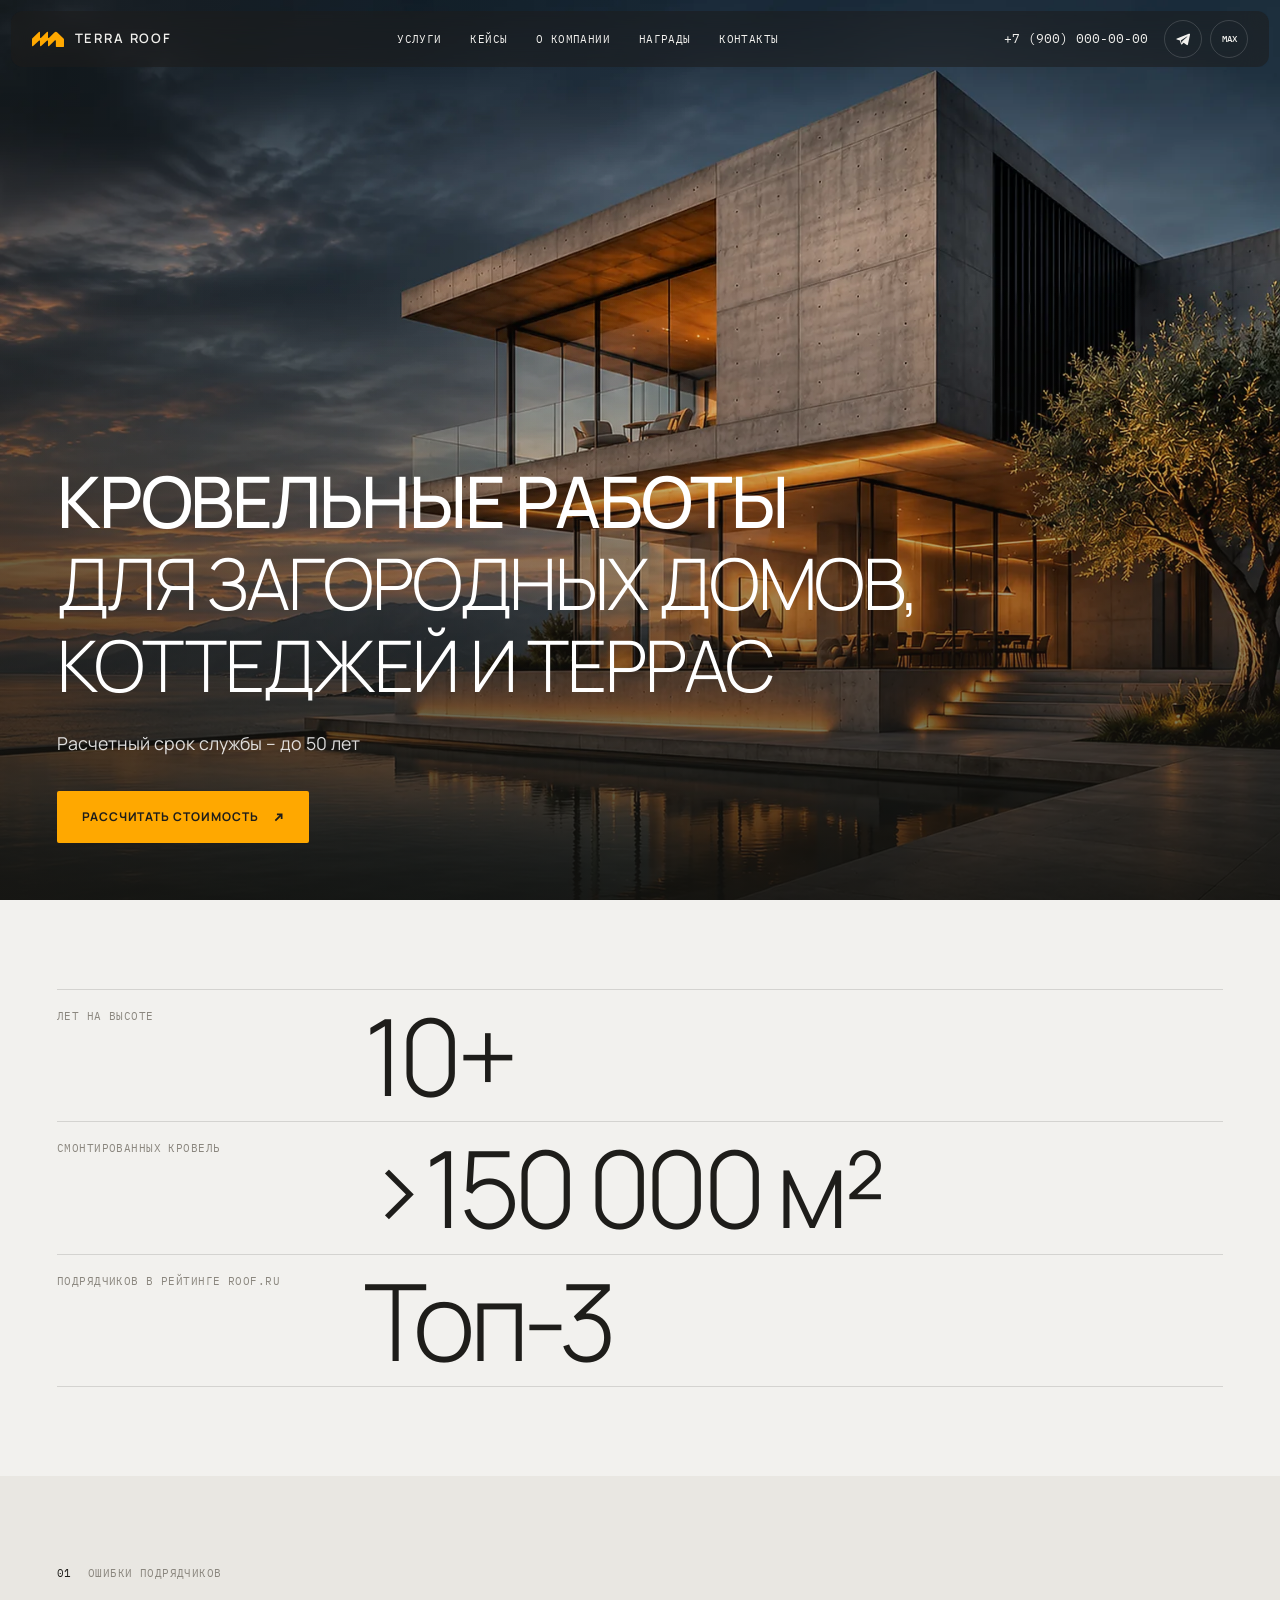
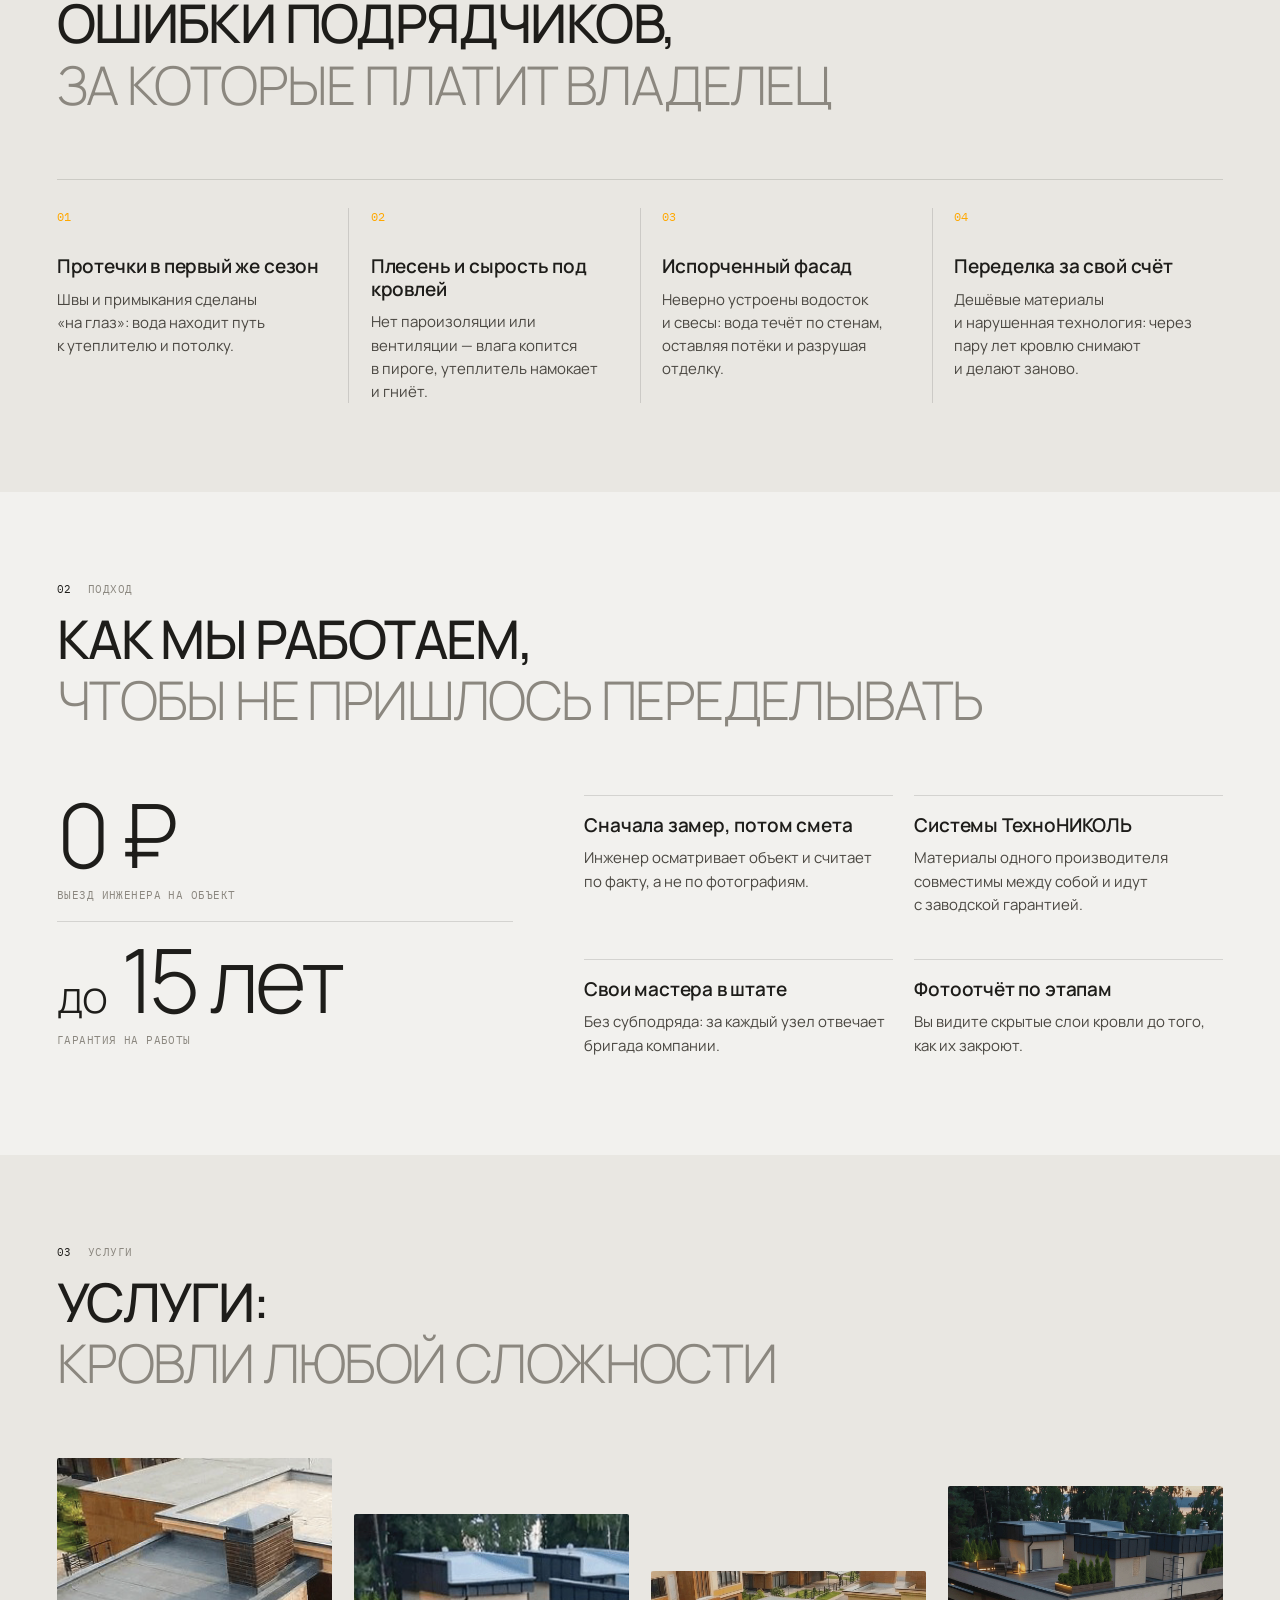
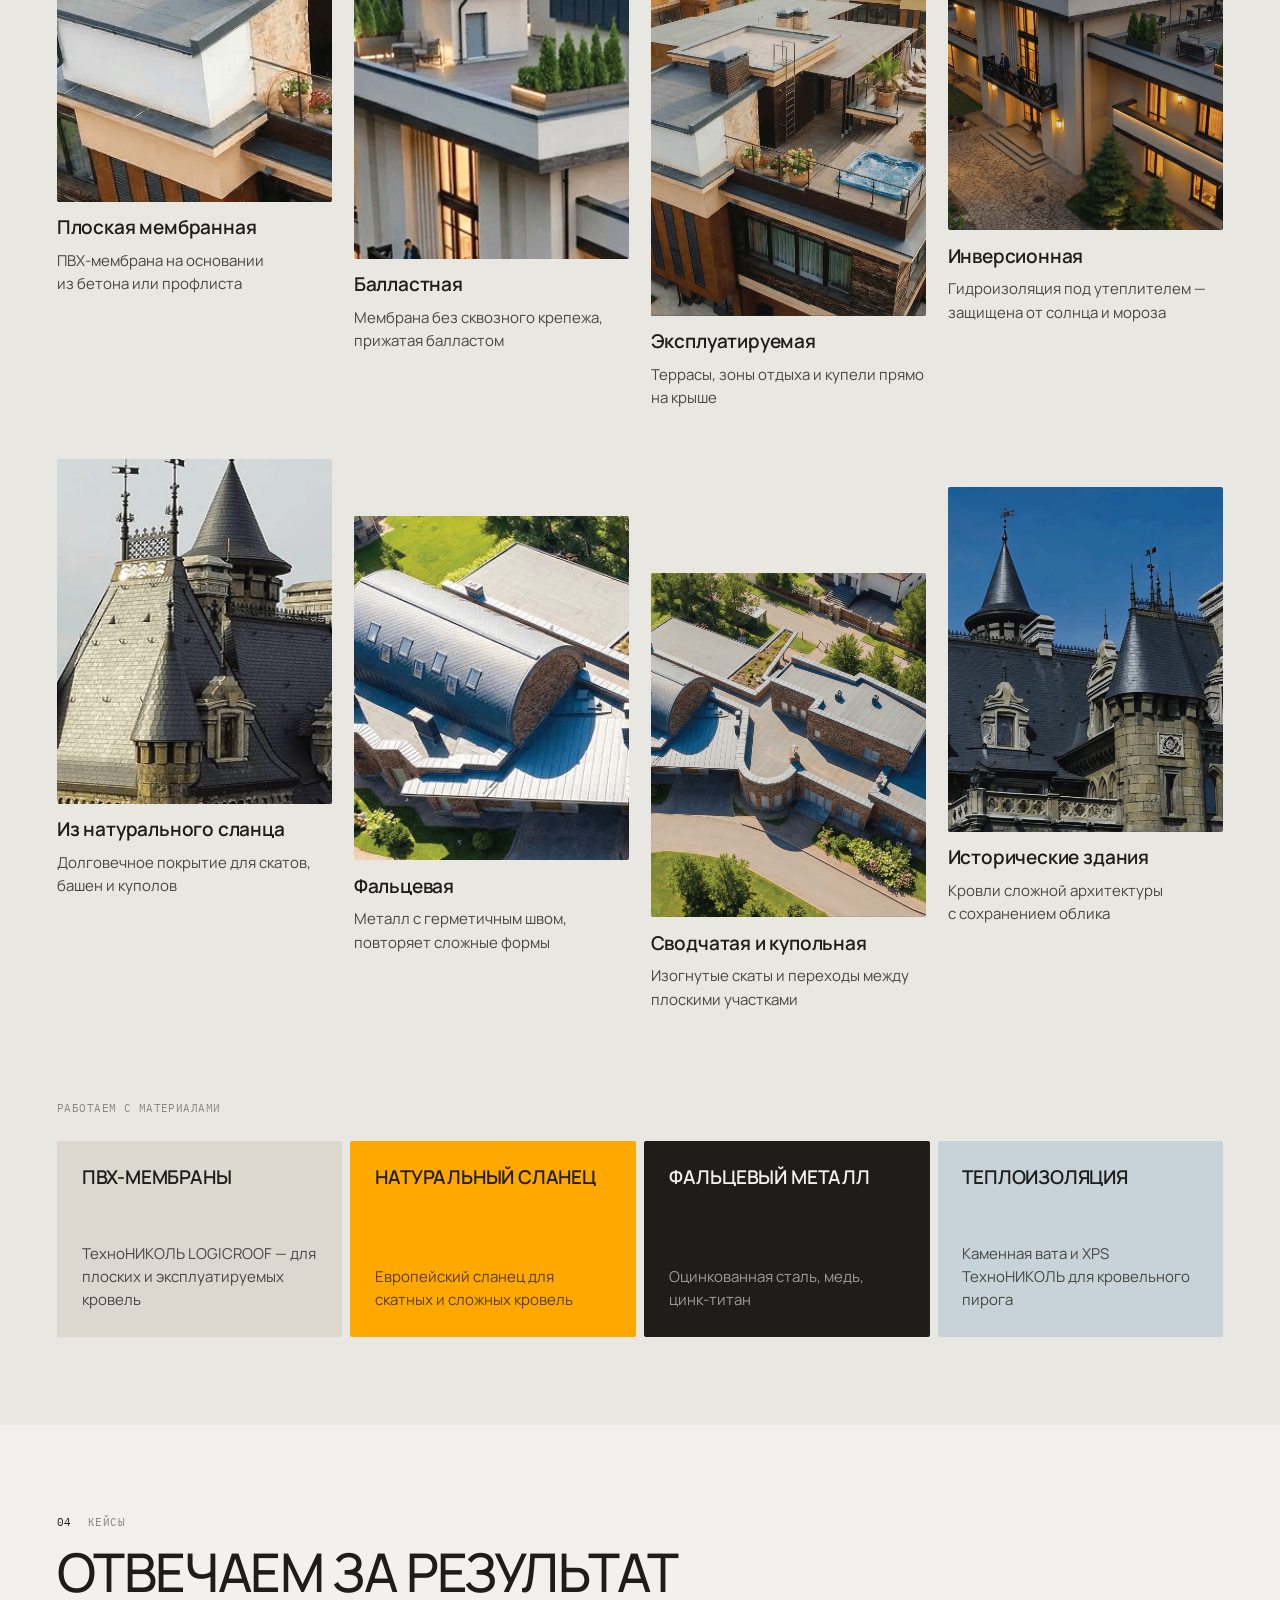
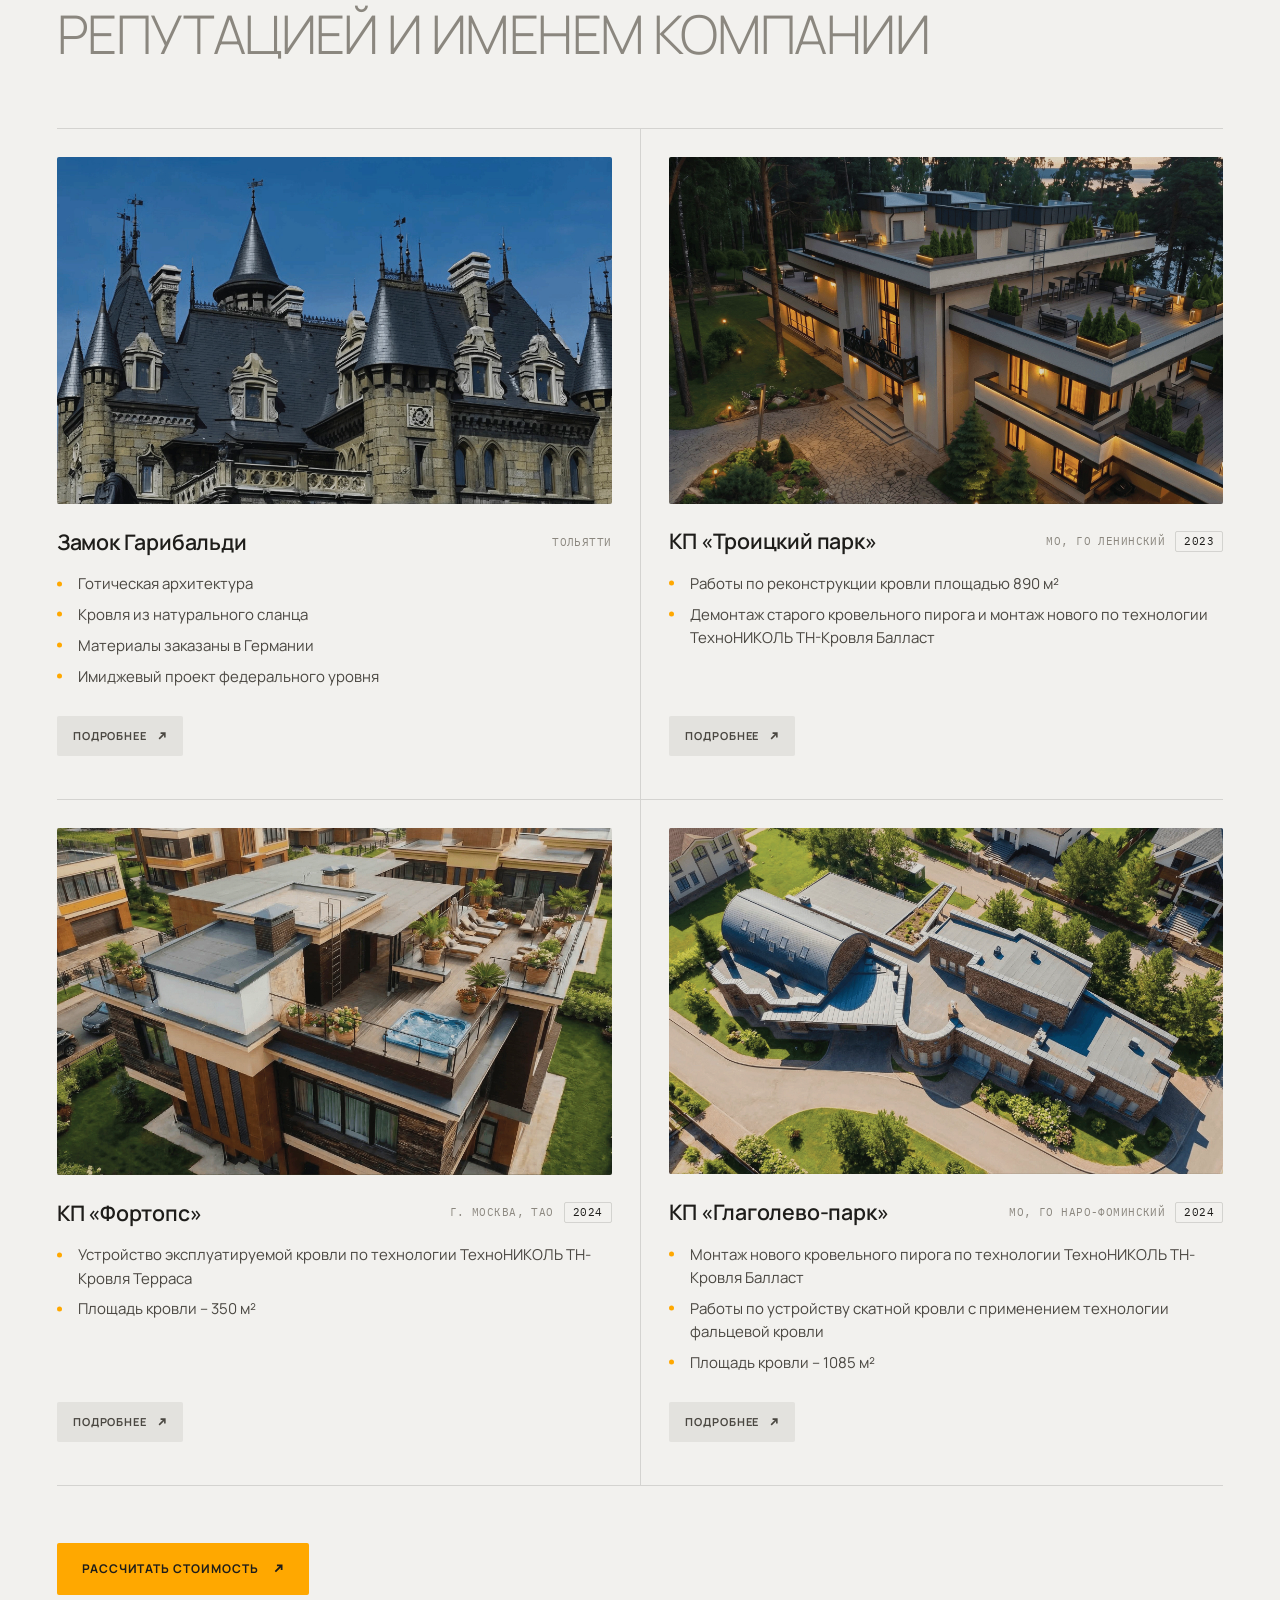
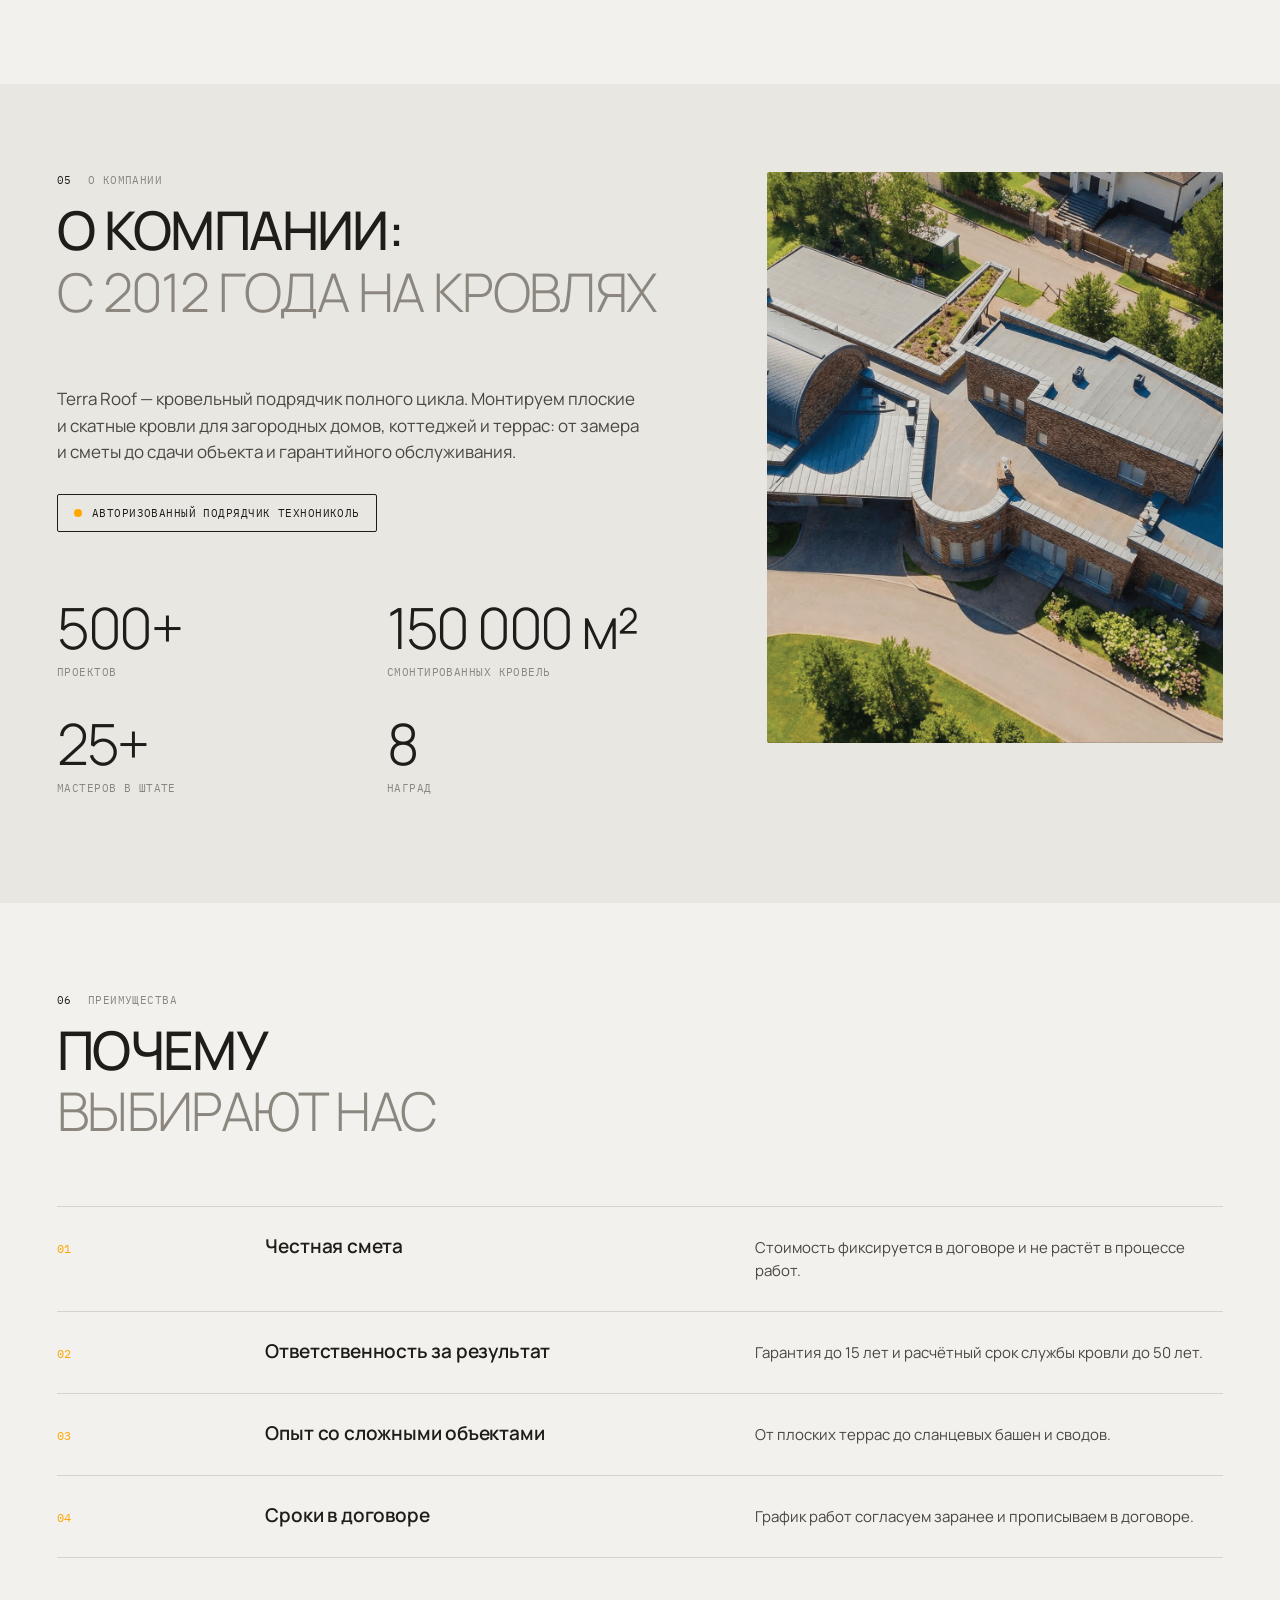
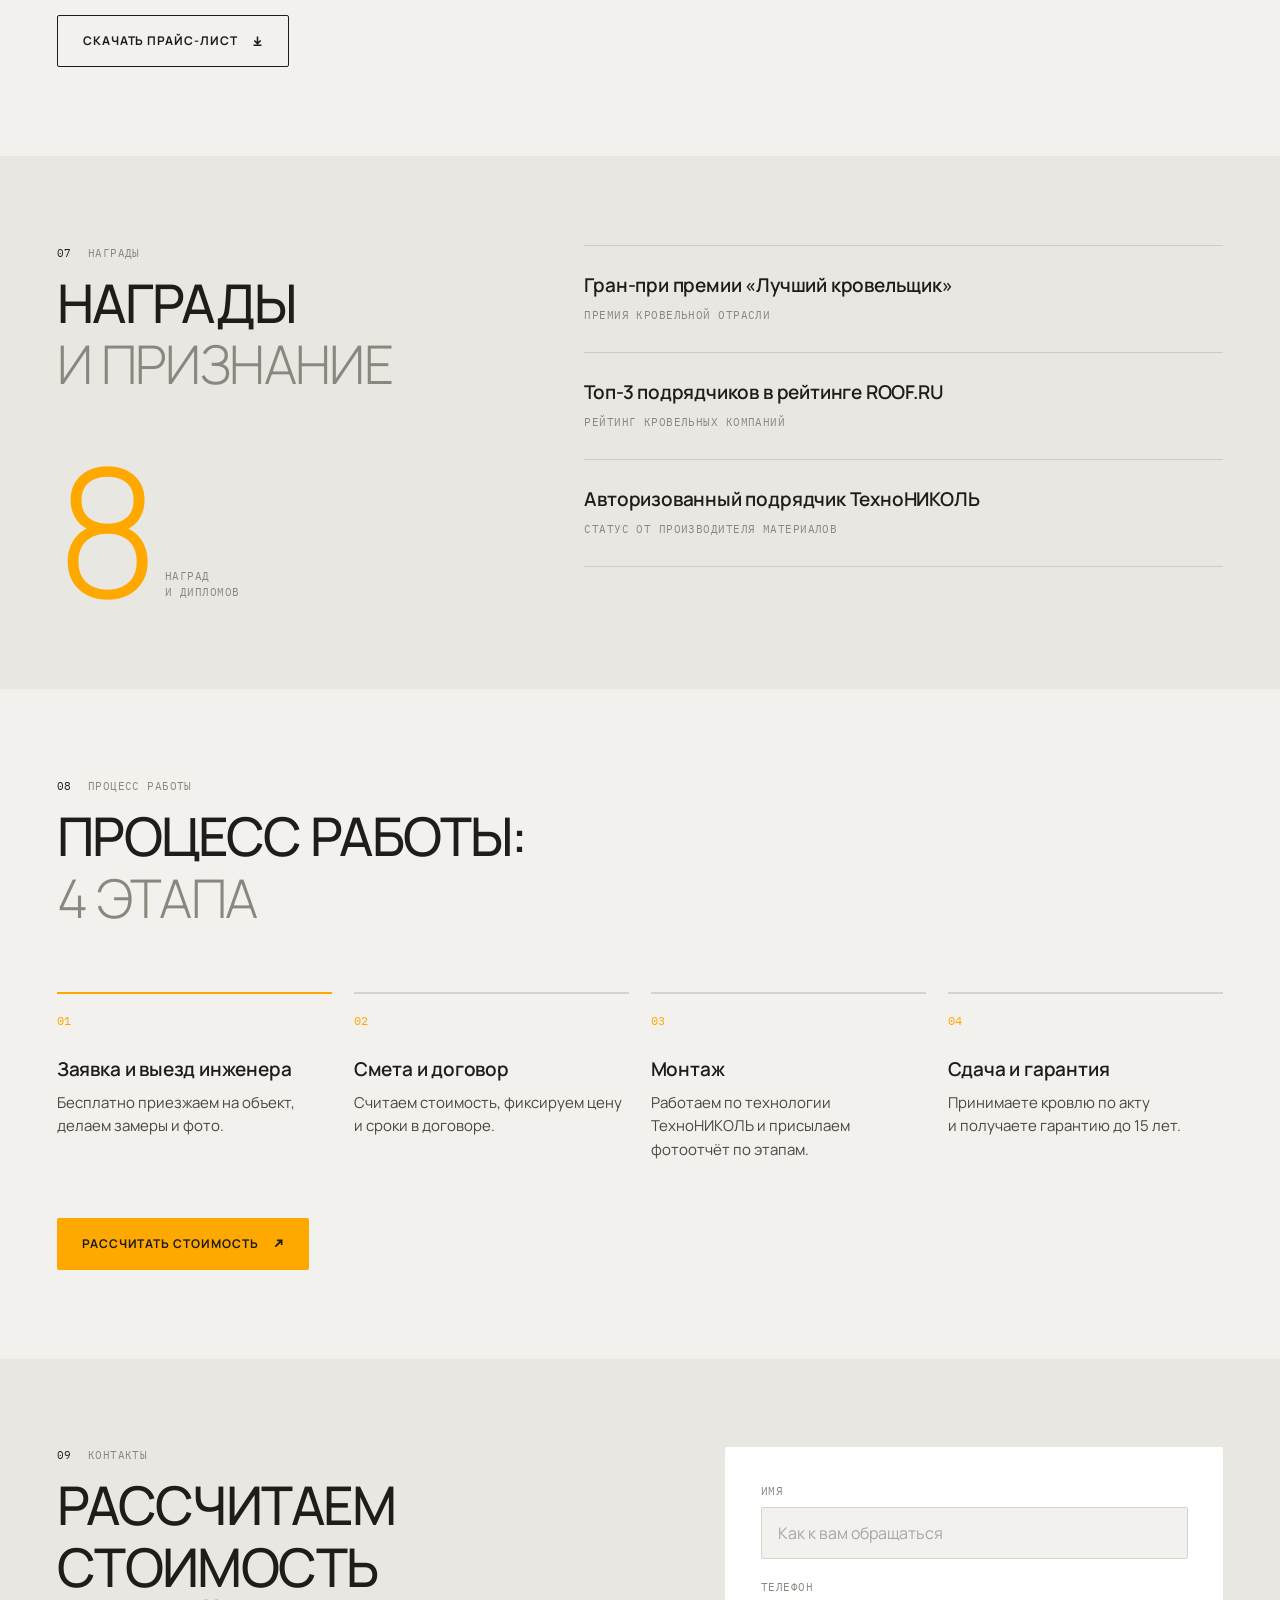
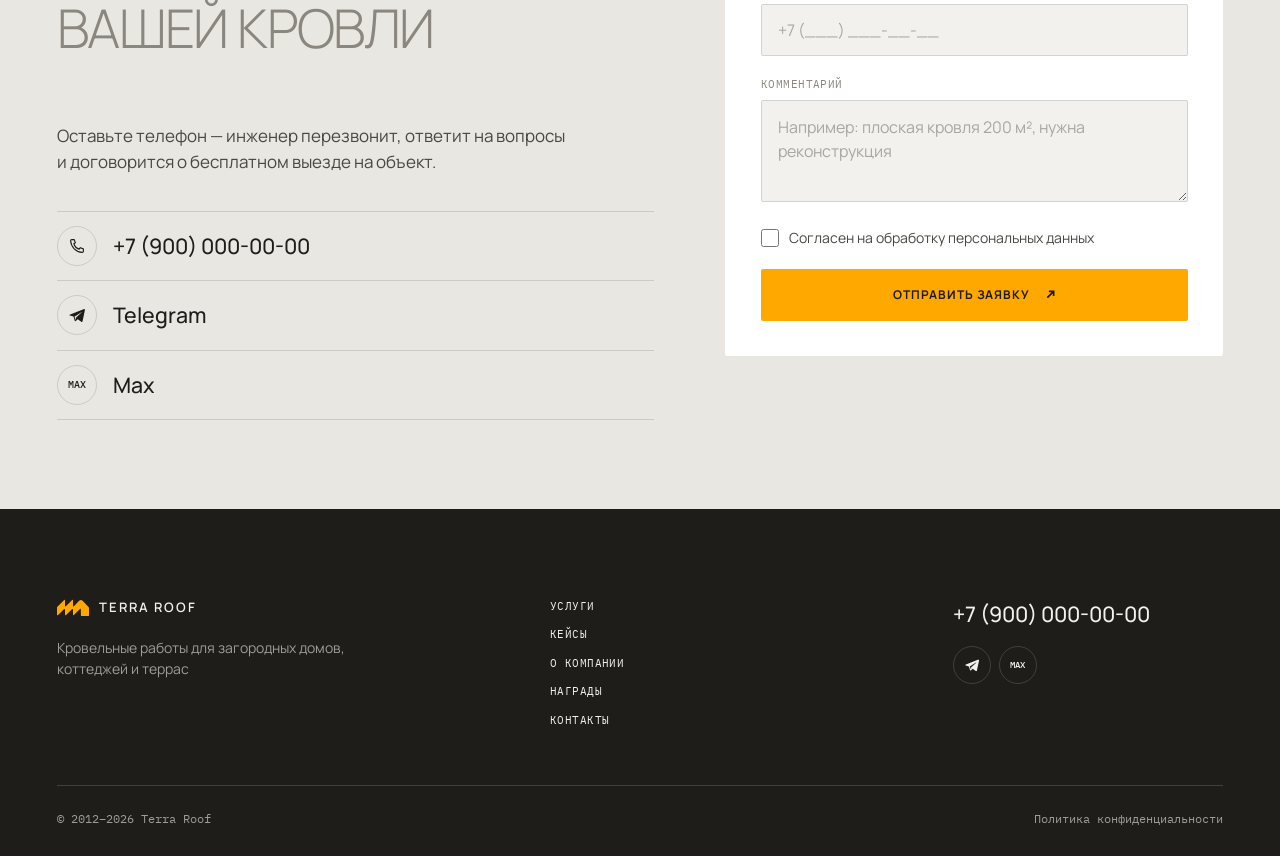
==== commit 1d182f6e: "Вариант 2: линии в «Ошибках», «Кейсах», «Подходе» и «О компании» - общая линия под заголовком «Ошибо" ====
--- a/v2/index.html
+++ b/v2/index.html
@@ -7,7 +7,7 @@
   <link rel="preconnect" href="https://fonts.googleapis.com">
   <link rel="preconnect" href="https://fonts.gstatic.com" crossorigin>
   <link href="https://fonts.googleapis.com/css2?family=IBM+Plex+Mono:wght@400;500&family=Manrope:wght@300;400;500;600;700&display=swap" rel="stylesheet">
-  <link rel="stylesheet" href="styles.css?v=11">
+  <link rel="stylesheet" href="styles.css?v=12">
 </head>
 <body>
 
@@ -704,7 +704,7 @@
     </form>
   </dialog>
 
-  <script src="cases-data.js?v=11"></script>
-  <script src="main.js?v=11"></script>
+  <script src="cases-data.js?v=12"></script>
+  <script src="main.js?v=12"></script>
 </body>
 </html>
--- a/v2/styles.css
+++ b/v2/styles.css
@@ -266,7 +266,7 @@
 .eyebrow {
   display: flex;
   gap: 16px;
-  margin-bottom: clamp(24px, 2.22vw, 56px);
+  margin-bottom: clamp(10px, 0.83vw, 20px);
   color: var(--muted);
 }
 .eyebrow span { color: var(--ink); }
@@ -328,7 +328,12 @@
 }
 
 /* ===== Ошибки подрядчиков: колонки с вертикальными линиями ===== */
-.problems { display: grid; grid-template-columns: repeat(4, 1fr); }
+.problems {
+  display: grid;
+  grid-template-columns: repeat(4, 1fr);
+  padding-top: clamp(24px, 2.22vw, 56px);
+  border-top: 1px solid var(--line);
+}
 .problem { padding: 0 clamp(16px, 1.67vw, 40px); border-left: 1px solid var(--line); }
 .problem:first-child { padding-left: 0; border-left: 0; }
 
@@ -341,6 +346,7 @@
   padding: clamp(16px, 1.39vw, 32px) 0;
   border-top: 1px solid var(--line);
 }
+.approach__fact:first-child { padding-top: 0; border-top: 0; }
 .approach__value {
   font-size: clamp(56px, 6.94vw, 200px);
   font-weight: 300;
@@ -390,7 +396,7 @@
 .material:nth-child(4) { background: #c7d3d8; }
 
 /* ===== Кейсы: сетка с тонкими линиями ===== */
-.cases__grid { display: grid; grid-template-columns: repeat(2, 1fr); }
+.cases__grid { display: grid; grid-template-columns: repeat(2, 1fr); border-bottom: 1px solid var(--line); }
 .case {
   display: flex;
   flex-direction: column;
@@ -500,7 +506,6 @@
   flex-direction: column;
   gap: 10px;
   padding: clamp(16px, 1.39vw, 32px) 0;
-  border-top: 1px solid var(--line);
 }
 .stat__value {
   font-size: clamp(40px, 4.44vw, 128px);
@@ -902,6 +907,7 @@
   .principles,
   .materials { grid-template-columns: 1fr; }
   .problem { padding: 20px 0 0; border-left: 0; border-top: 1px solid var(--line); }
+  .problem:first-child { padding-top: 0; border-top: 0; }
   .problem:nth-child(n) { margin-top: 0; }
   .problem + .problem { margin-top: 32px; }
   .services { grid-template-columns: repeat(2, 1fr); gap: 32px 12px; }
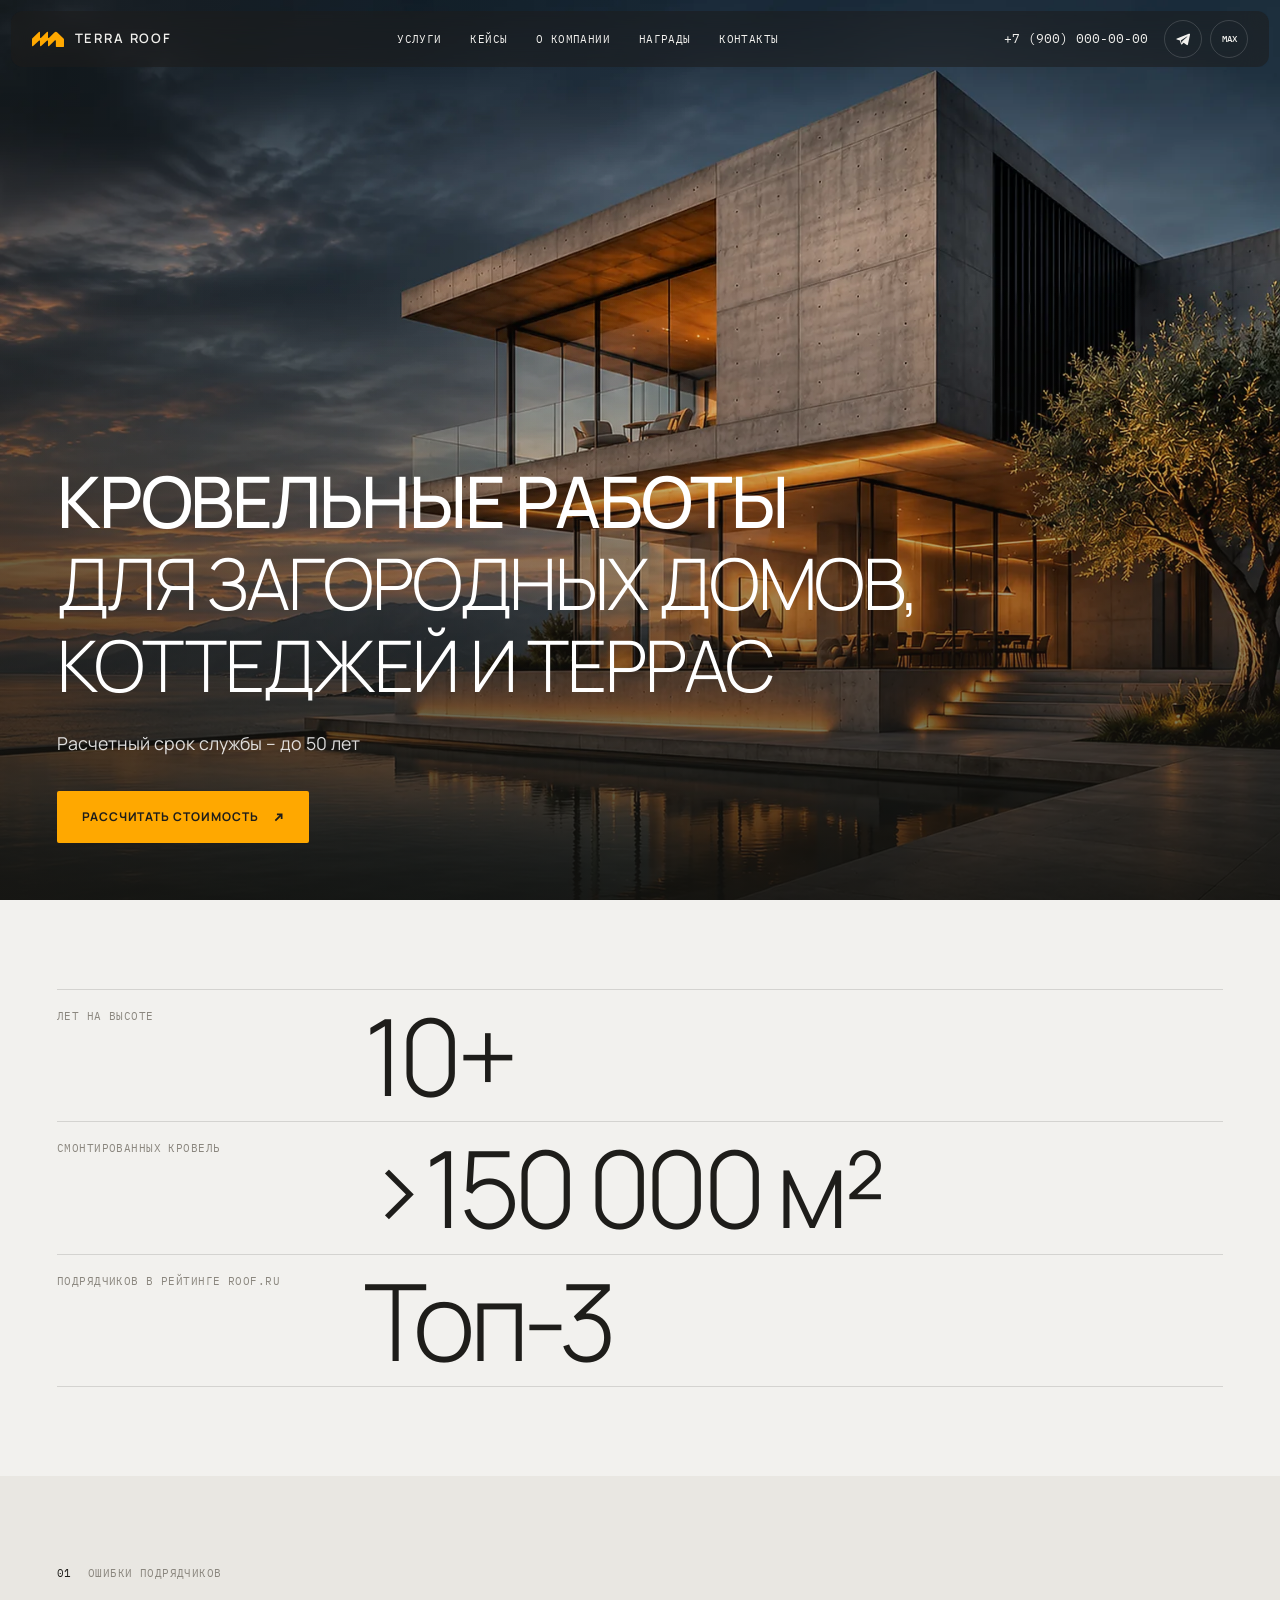
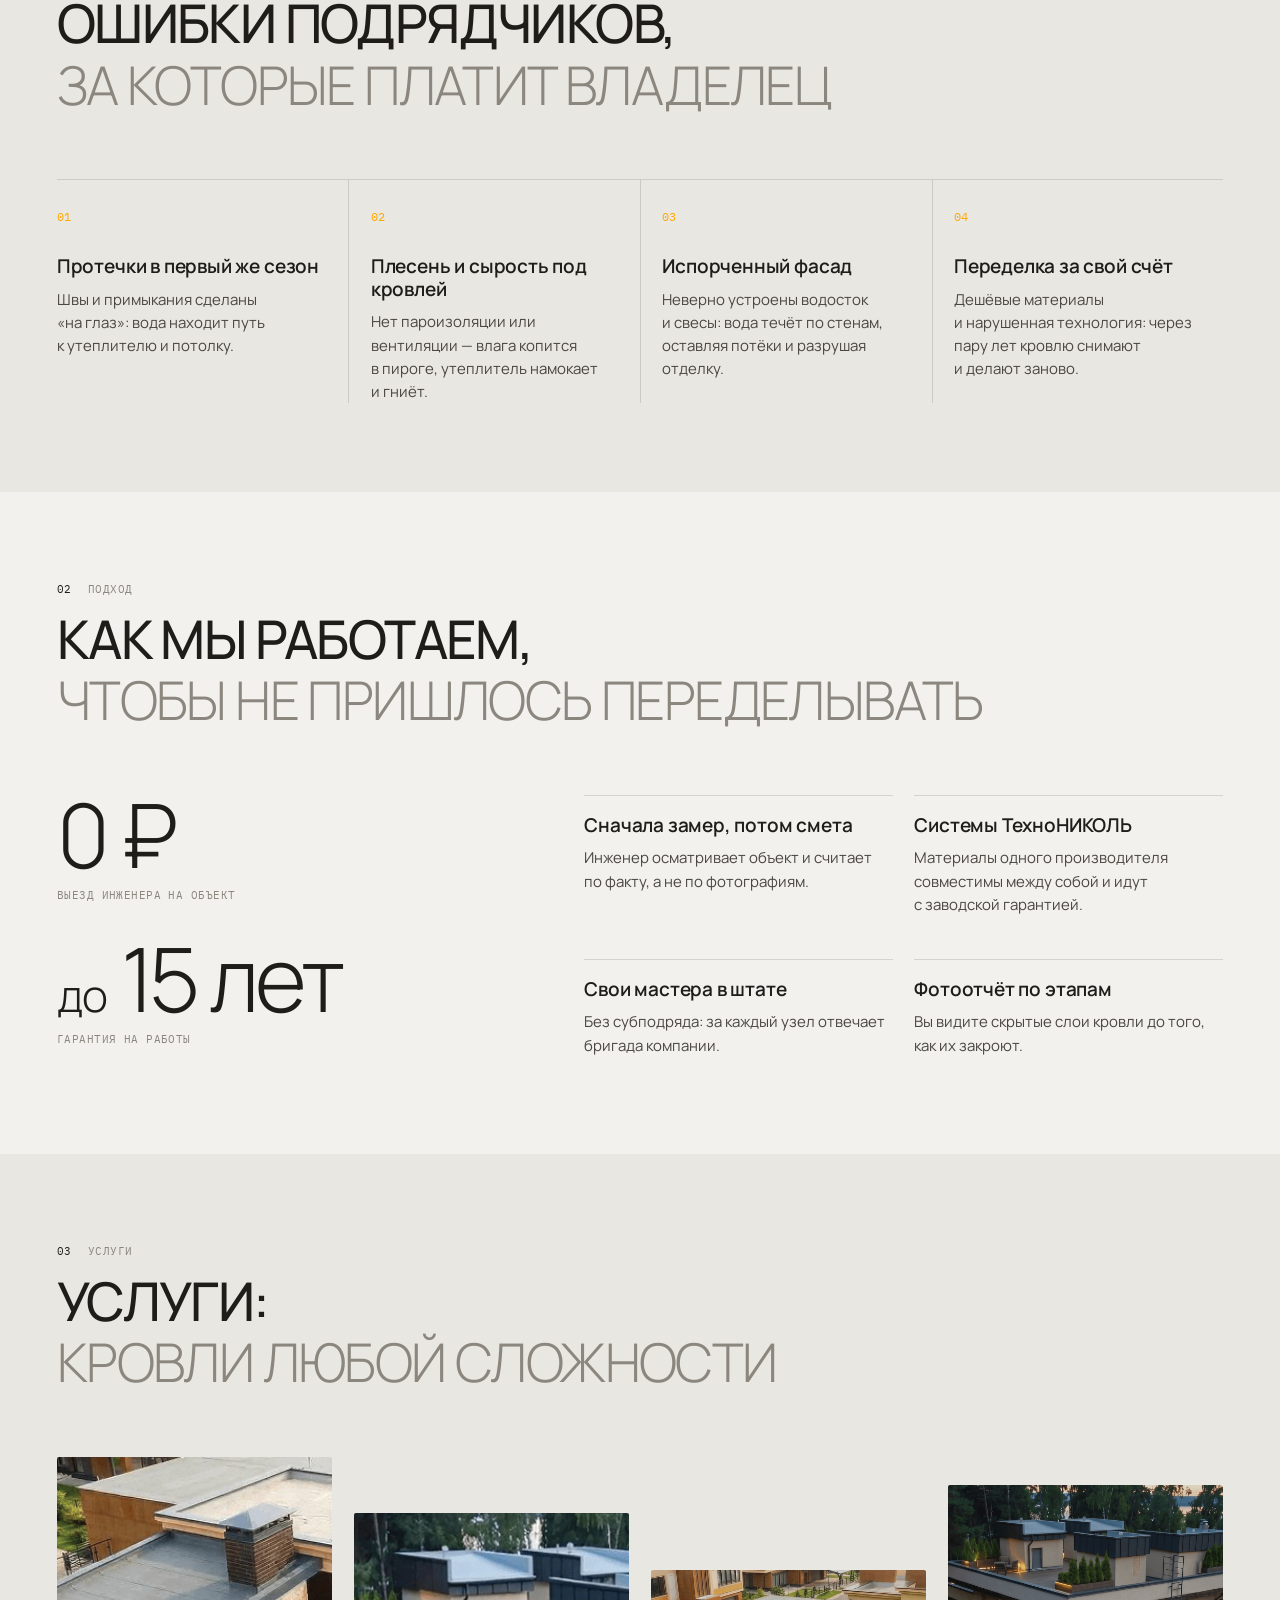
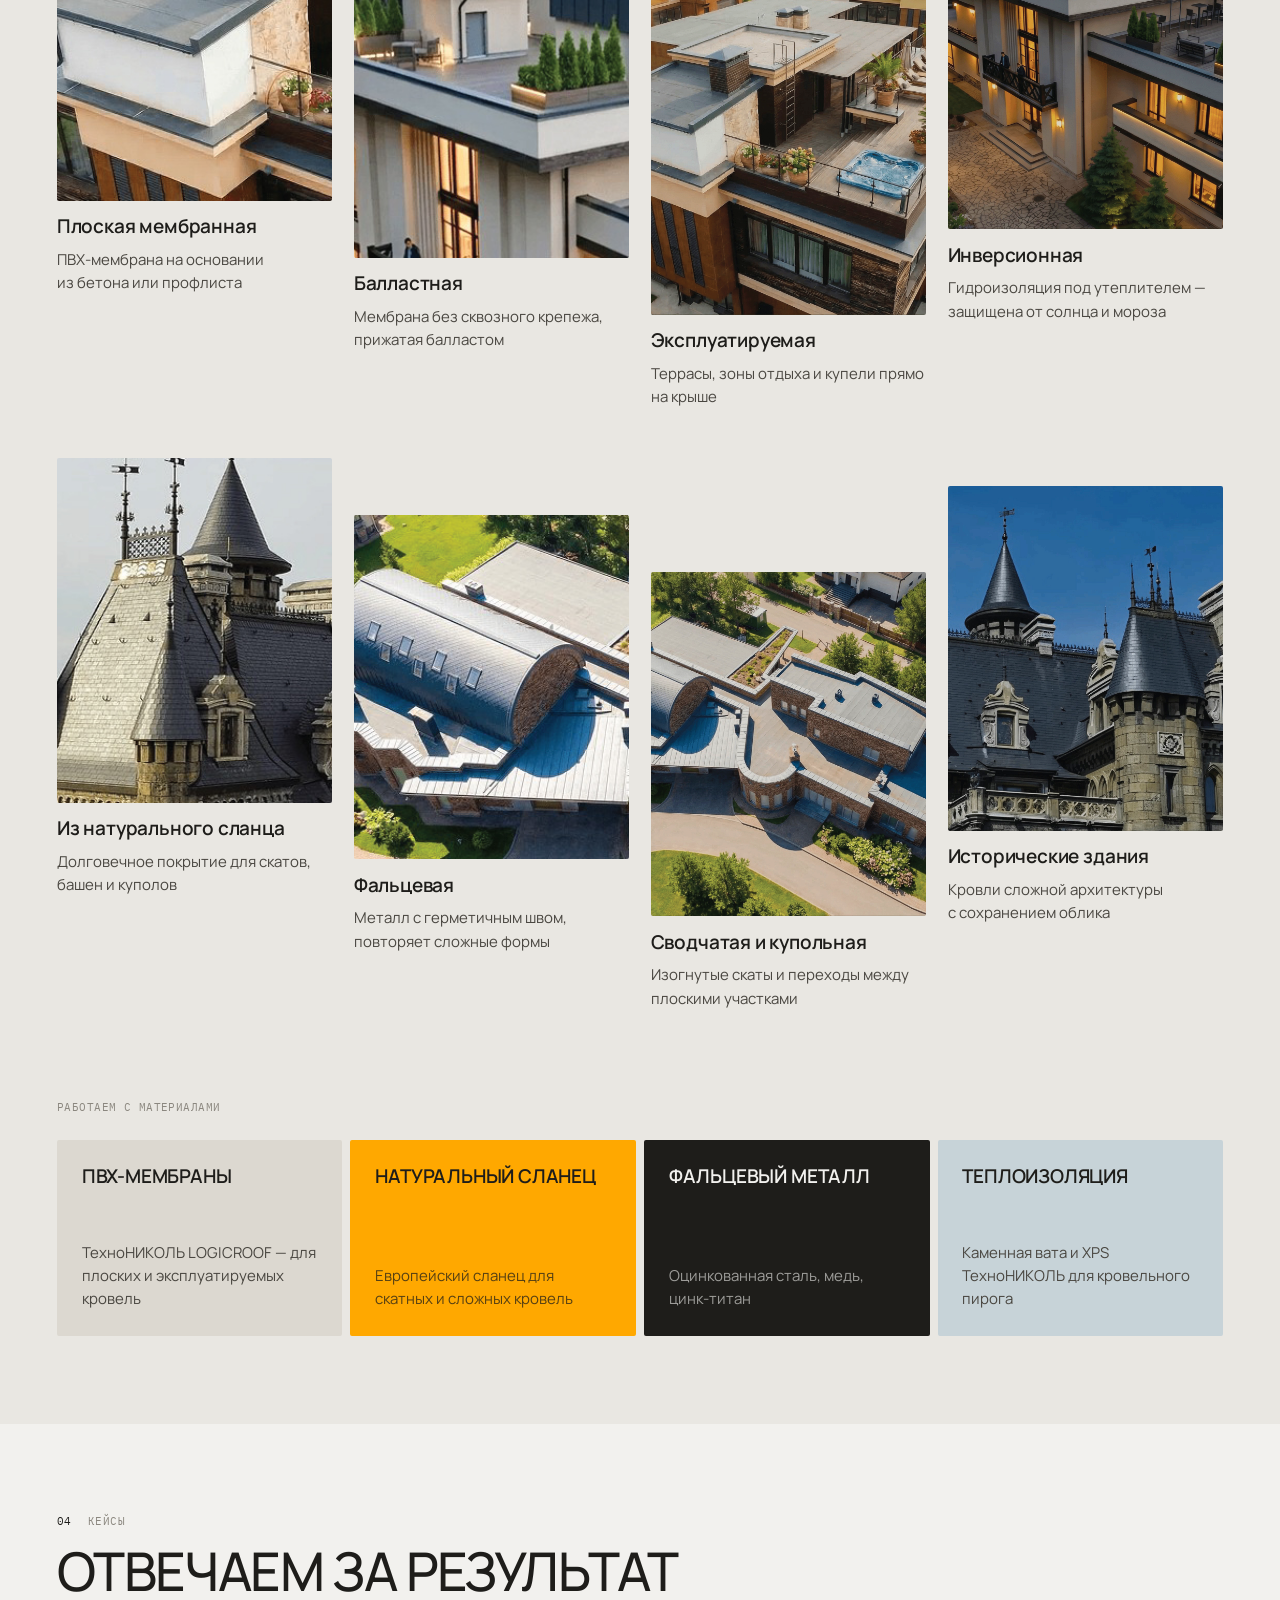
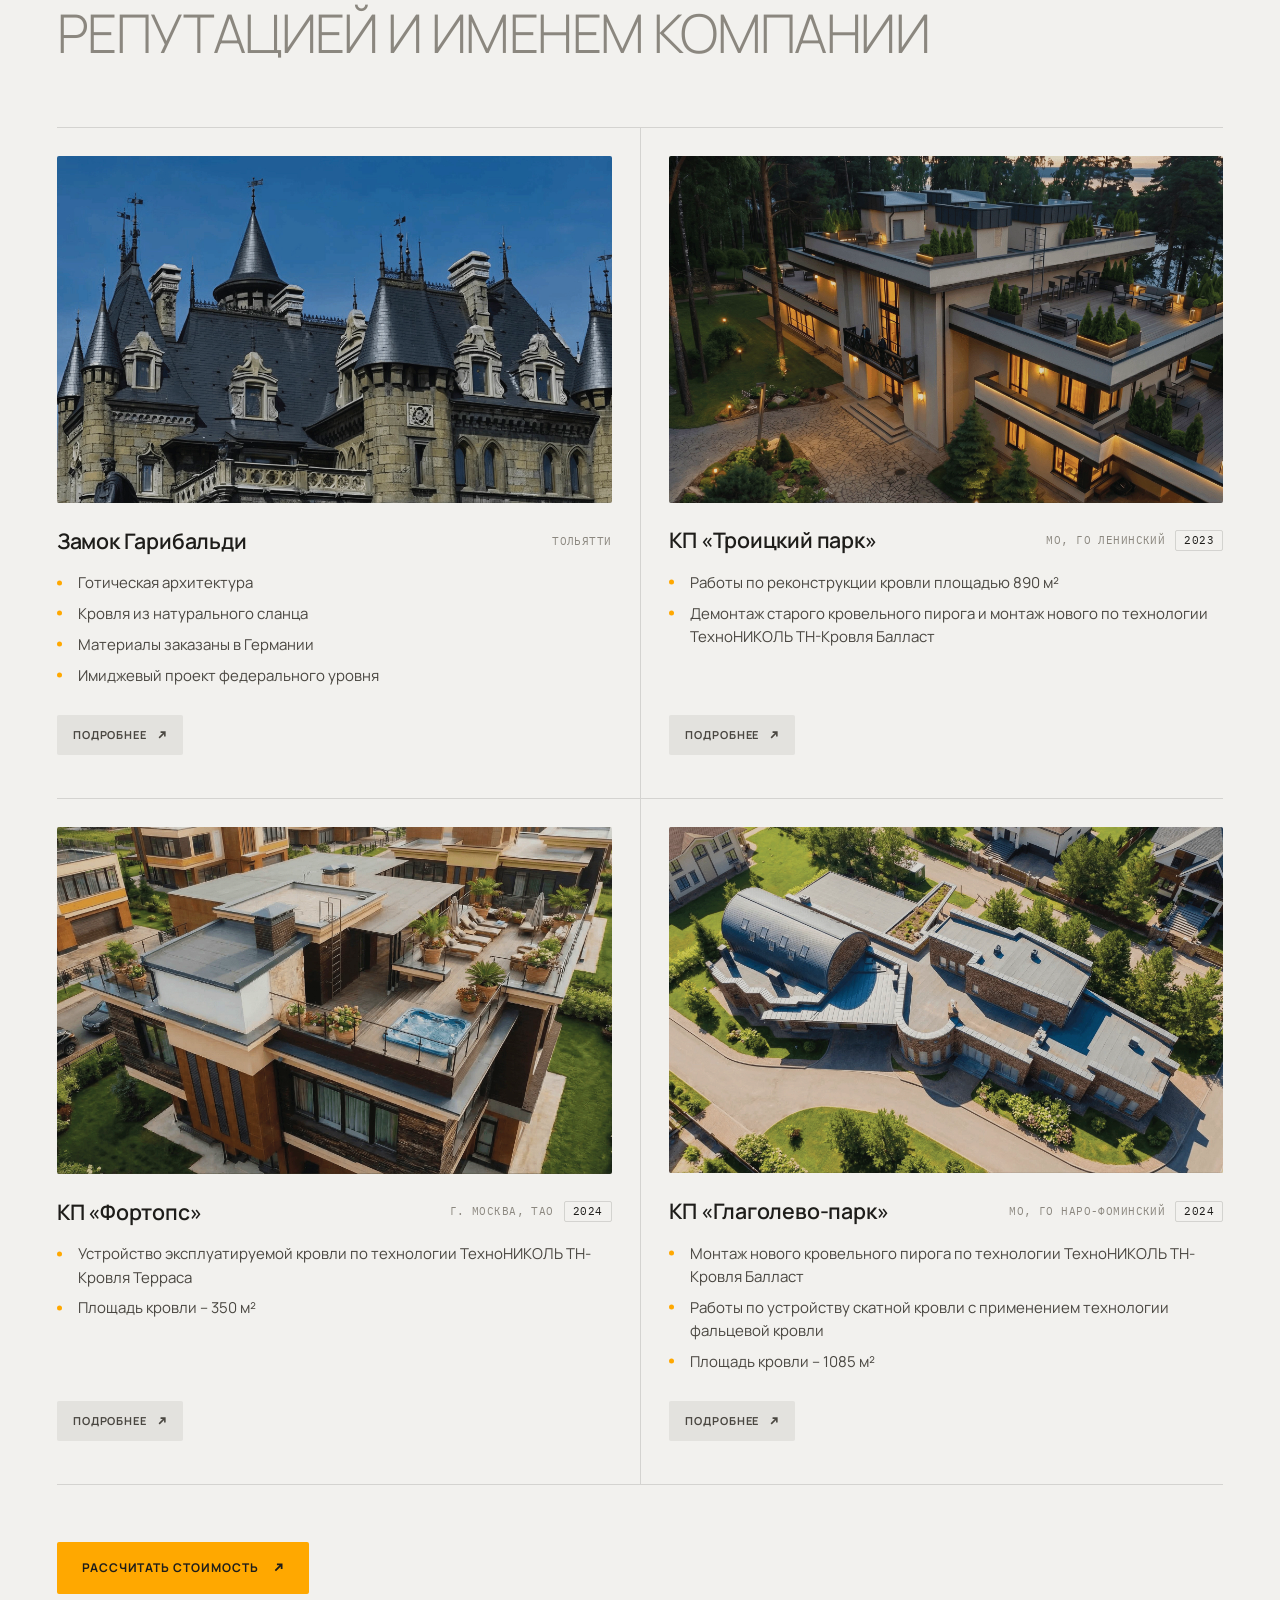
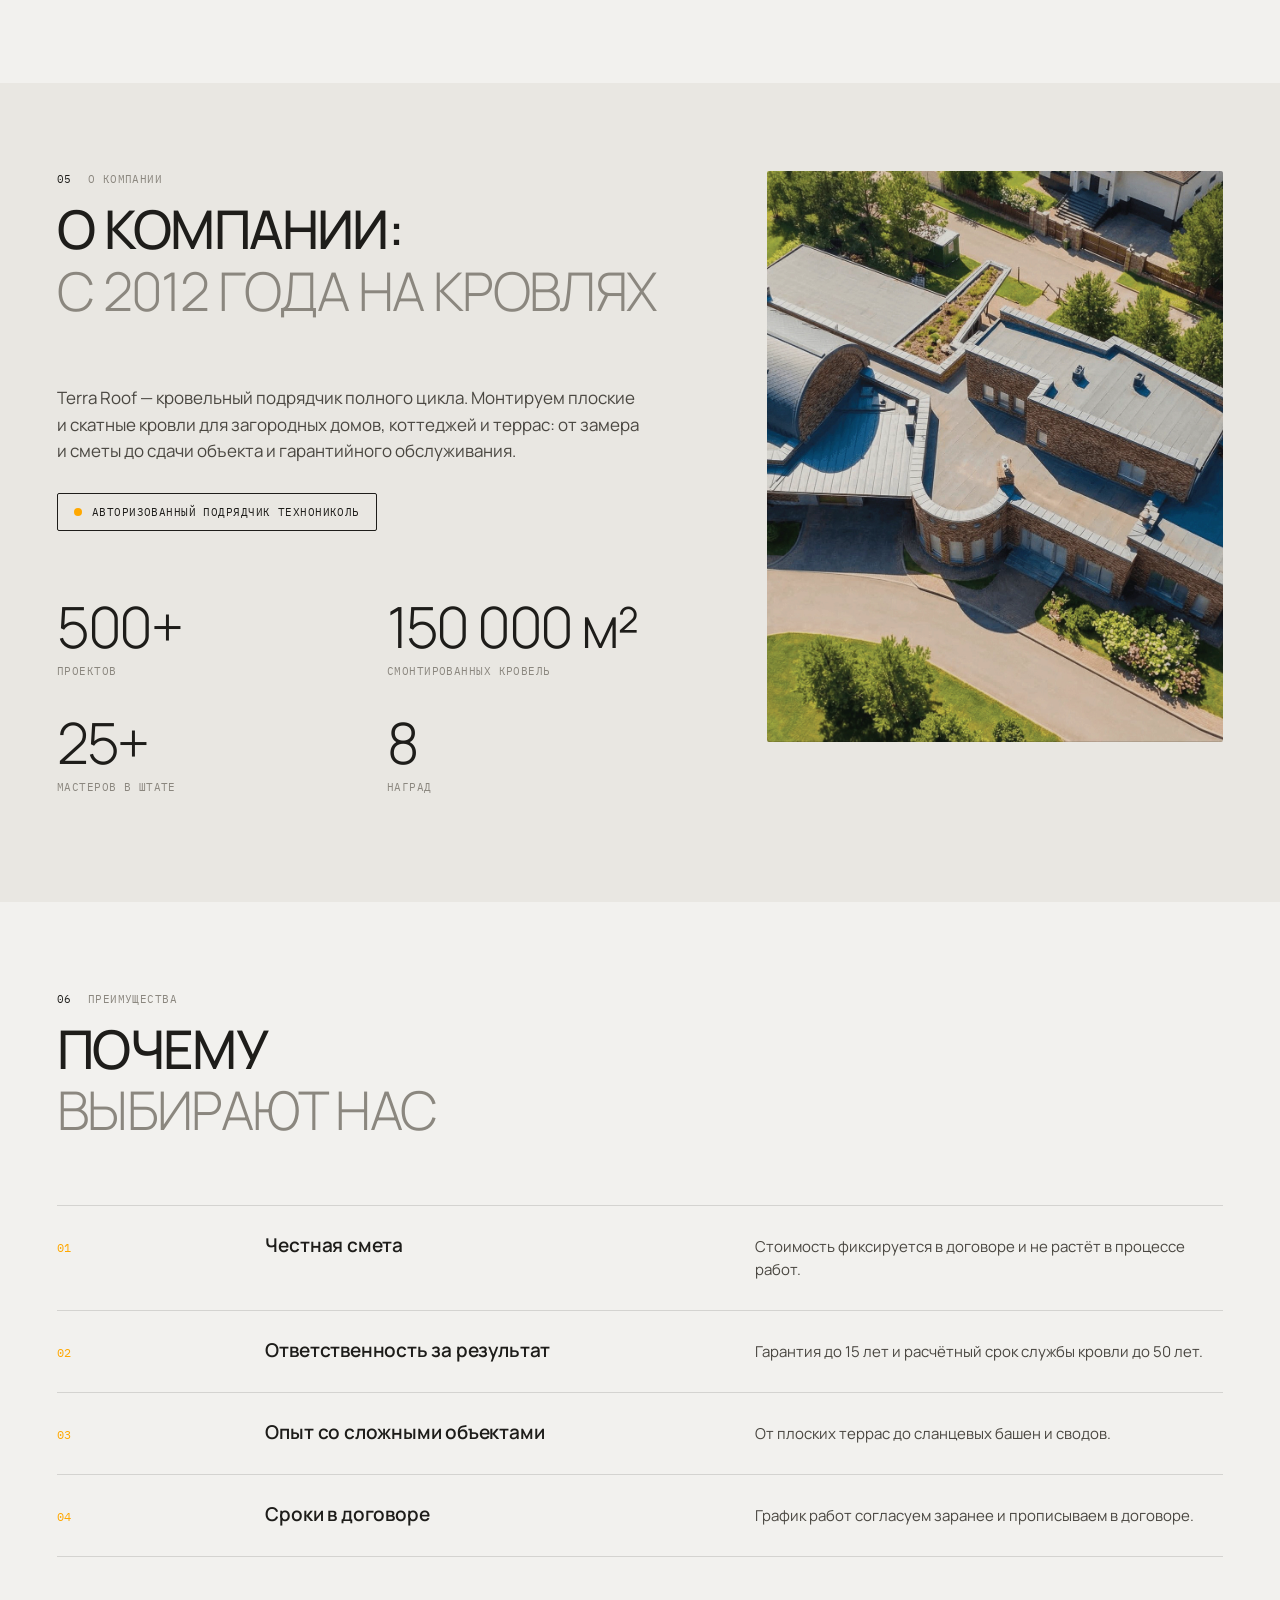
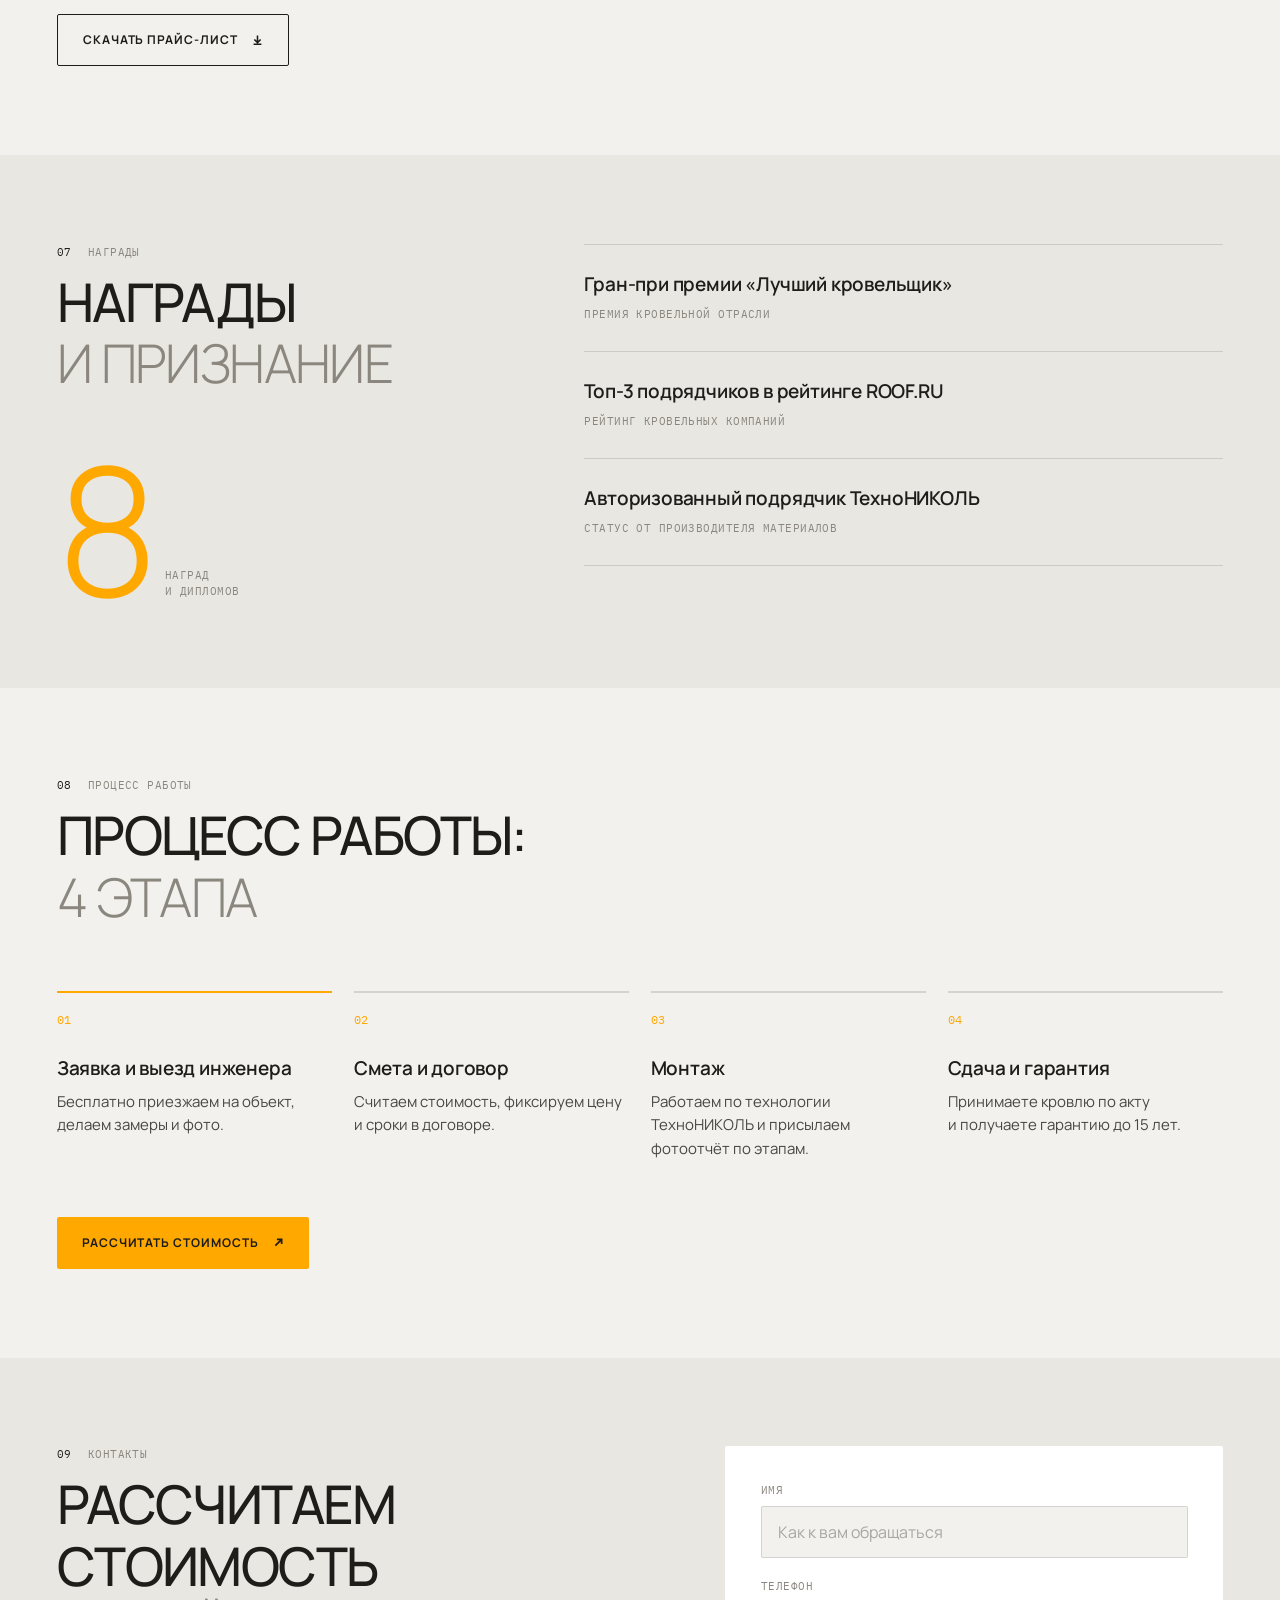
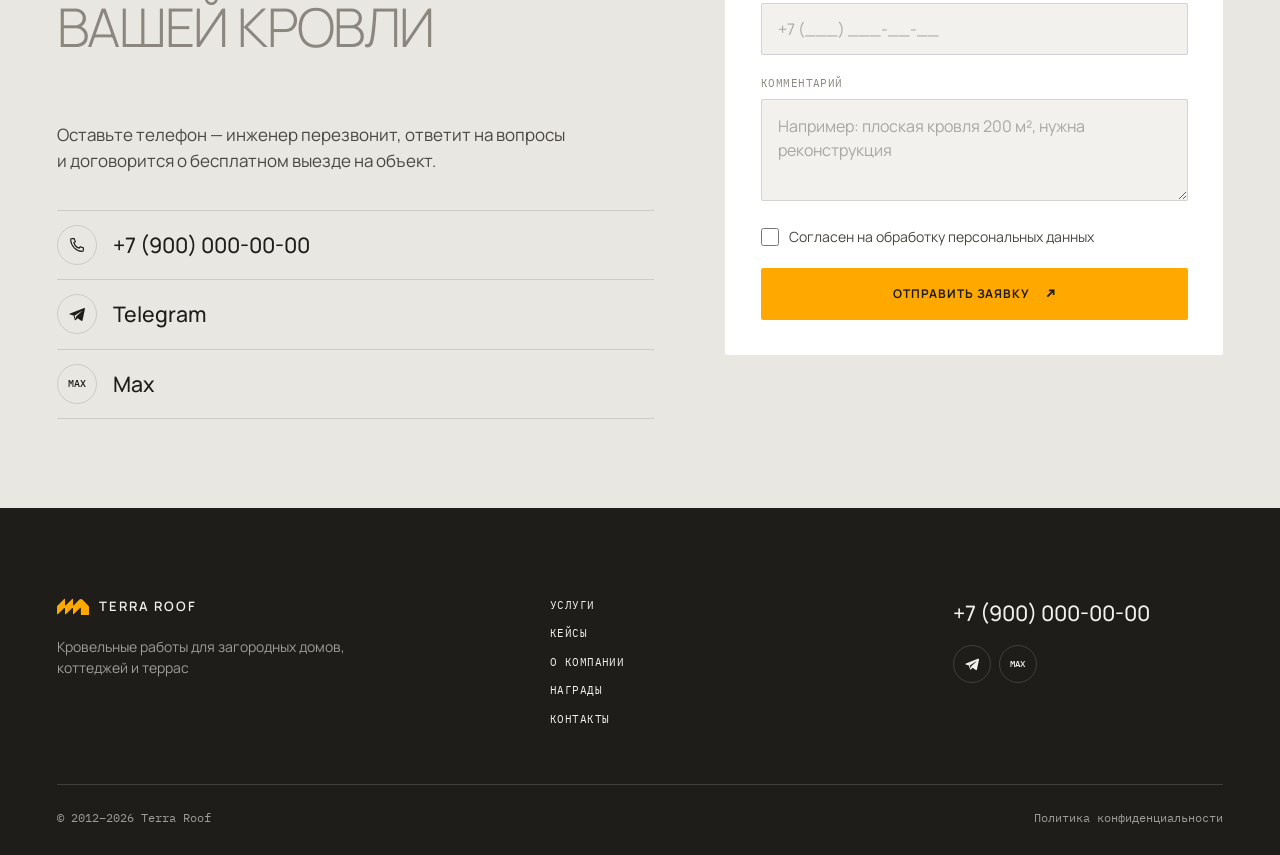
==== commit a08f45bd: "Вариант 2: линии «Ошибок» соединены с общей, без линии над «до 15 лет» Co-Authored-By: Claude Opus 5" ====
--- a/v2/index.html
+++ b/v2/index.html
@@ -7,7 +7,7 @@
   <link rel="preconnect" href="https://fonts.googleapis.com">
   <link rel="preconnect" href="https://fonts.gstatic.com" crossorigin>
   <link href="https://fonts.googleapis.com/css2?family=IBM+Plex+Mono:wght@400;500&family=Manrope:wght@300;400;500;600;700&display=swap" rel="stylesheet">
-  <link rel="stylesheet" href="styles.css?v=12">
+  <link rel="stylesheet" href="styles.css?v=13">
 </head>
 <body>
 
@@ -704,7 +704,7 @@
     </form>
   </dialog>
 
-  <script src="cases-data.js?v=12"></script>
-  <script src="main.js?v=12"></script>
+  <script src="cases-data.js?v=13"></script>
+  <script src="main.js?v=13"></script>
 </body>
 </html>
--- a/v2/styles.css
+++ b/v2/styles.css
@@ -331,10 +331,9 @@
 .problems {
   display: grid;
   grid-template-columns: repeat(4, 1fr);
-  padding-top: clamp(24px, 2.22vw, 56px);
   border-top: 1px solid var(--line);
 }
-.problem { padding: 0 clamp(16px, 1.67vw, 40px); border-left: 1px solid var(--line); }
+.problem { padding: clamp(24px, 2.22vw, 56px) clamp(16px, 1.67vw, 40px) 0; border-left: 1px solid var(--line); }
 .problem:first-child { padding-left: 0; border-left: 0; }
 
 /* ===== Как мы работаем ===== */
@@ -344,9 +343,8 @@
   flex-direction: column;
   gap: 12px;
   padding: clamp(16px, 1.39vw, 32px) 0;
-  border-top: 1px solid var(--line);
-}
-.approach__fact:first-child { padding-top: 0; border-top: 0; }
+}
+.approach__fact:first-child { padding-top: 0; }
 .approach__value {
   font-size: clamp(56px, 6.94vw, 200px);
   font-weight: 300;
@@ -907,7 +905,7 @@
   .principles,
   .materials { grid-template-columns: 1fr; }
   .problem { padding: 20px 0 0; border-left: 0; border-top: 1px solid var(--line); }
-  .problem:first-child { padding-top: 0; border-top: 0; }
+  .problem:first-child { border-top: 0; }
   .problem:nth-child(n) { margin-top: 0; }
   .problem + .problem { margin-top: 32px; }
   .services { grid-template-columns: repeat(2, 1fr); gap: 32px 12px; }
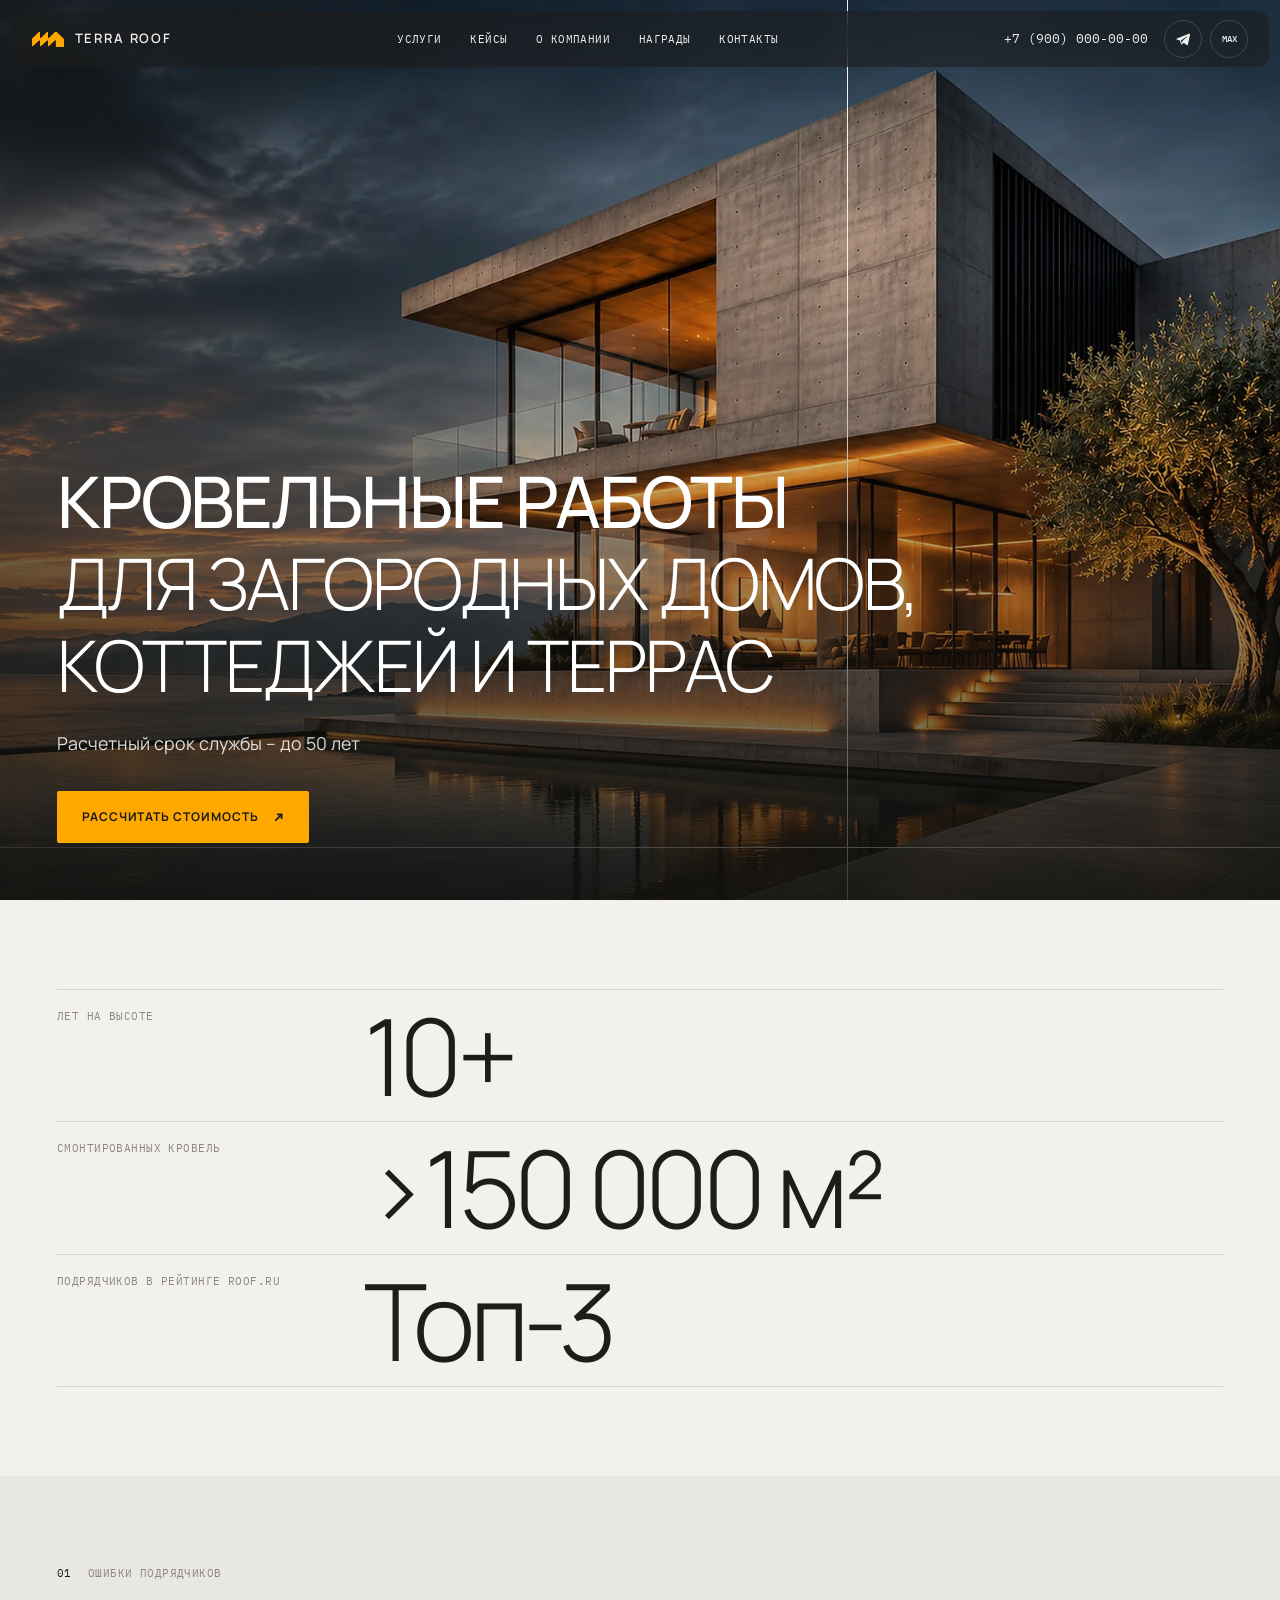
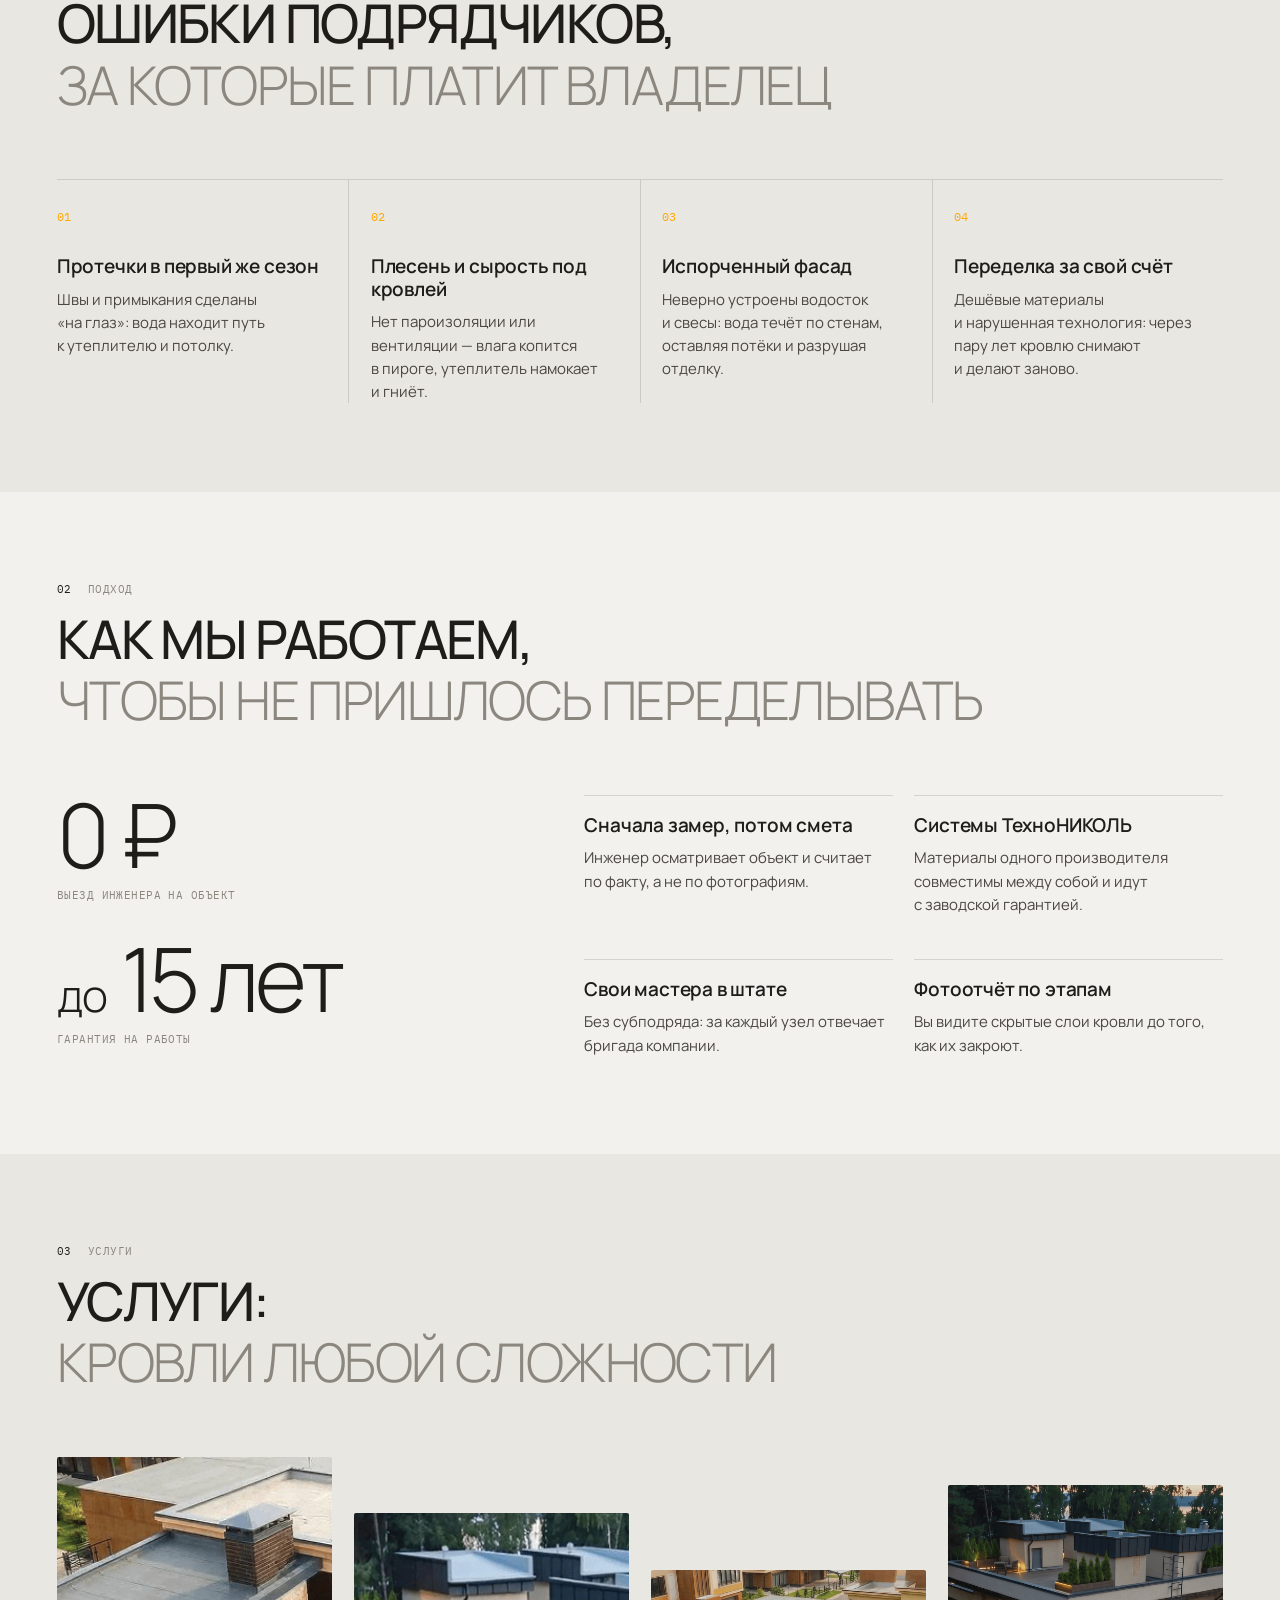
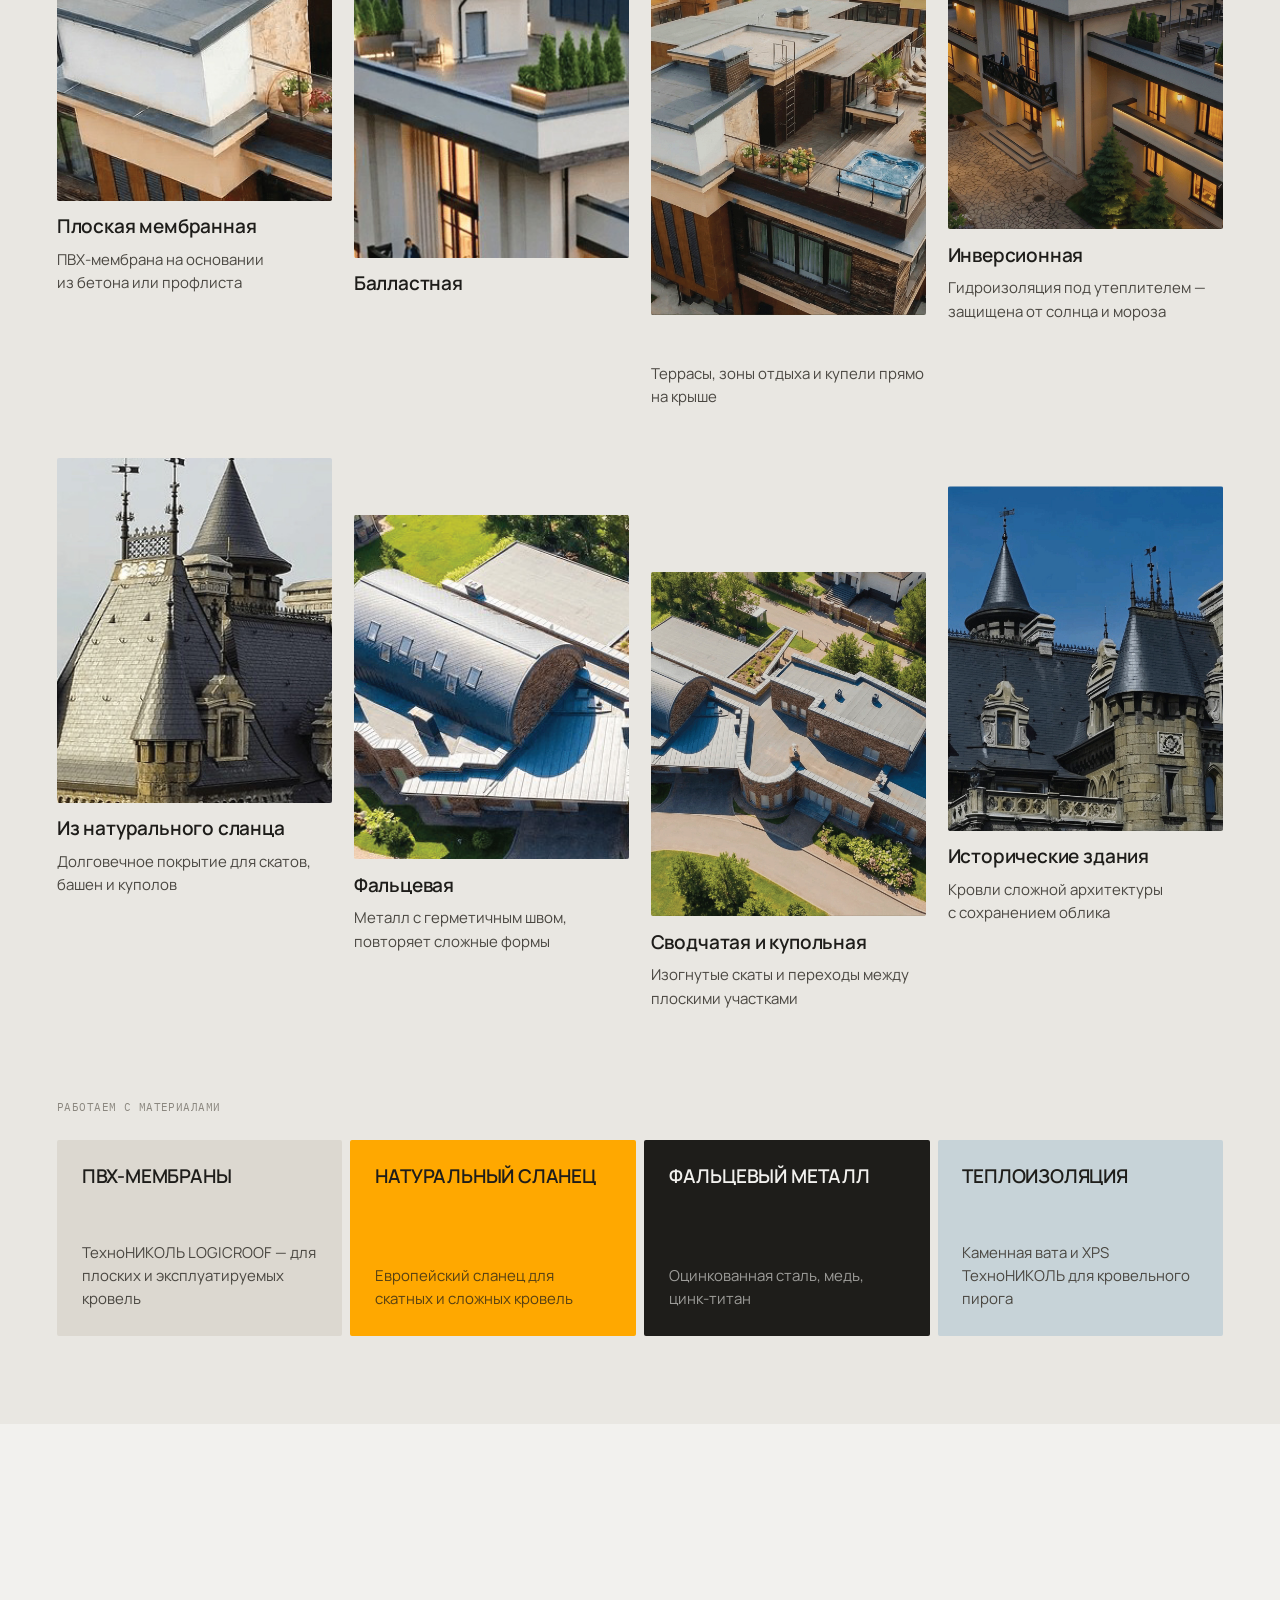
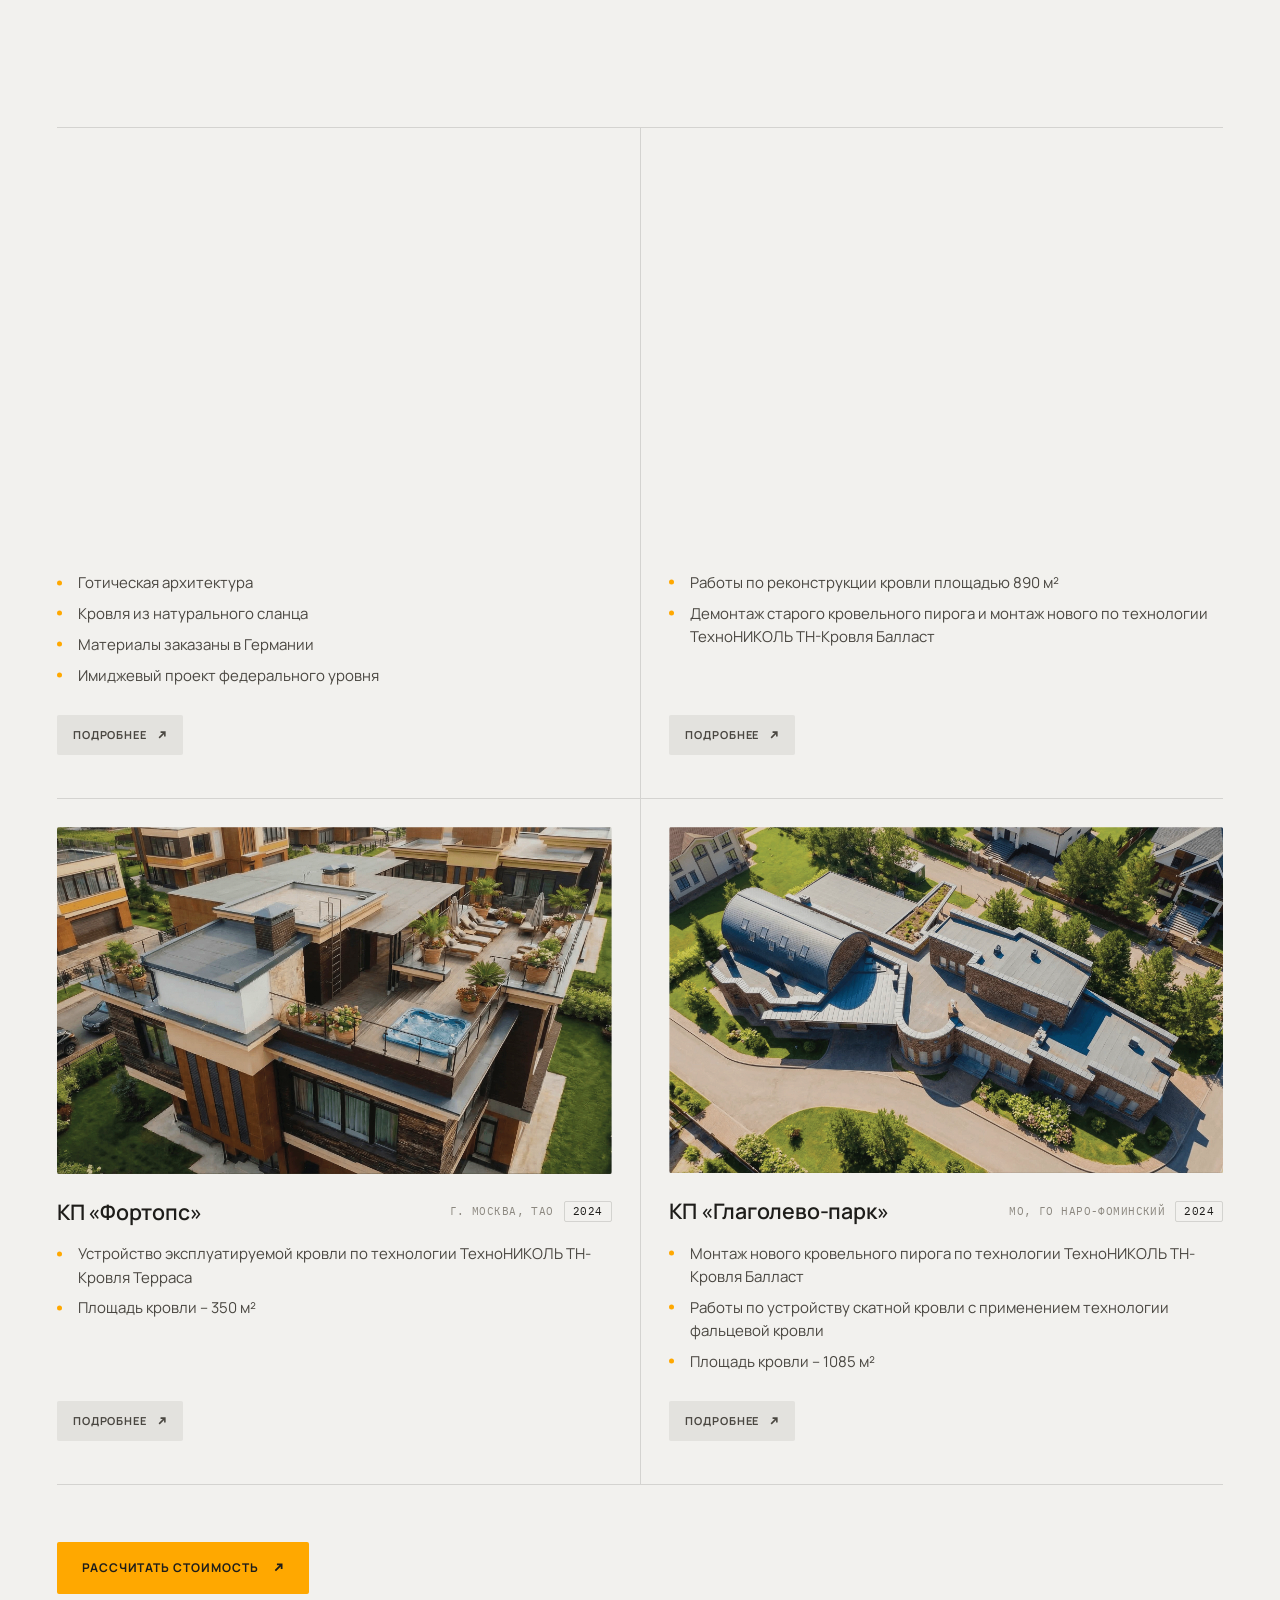
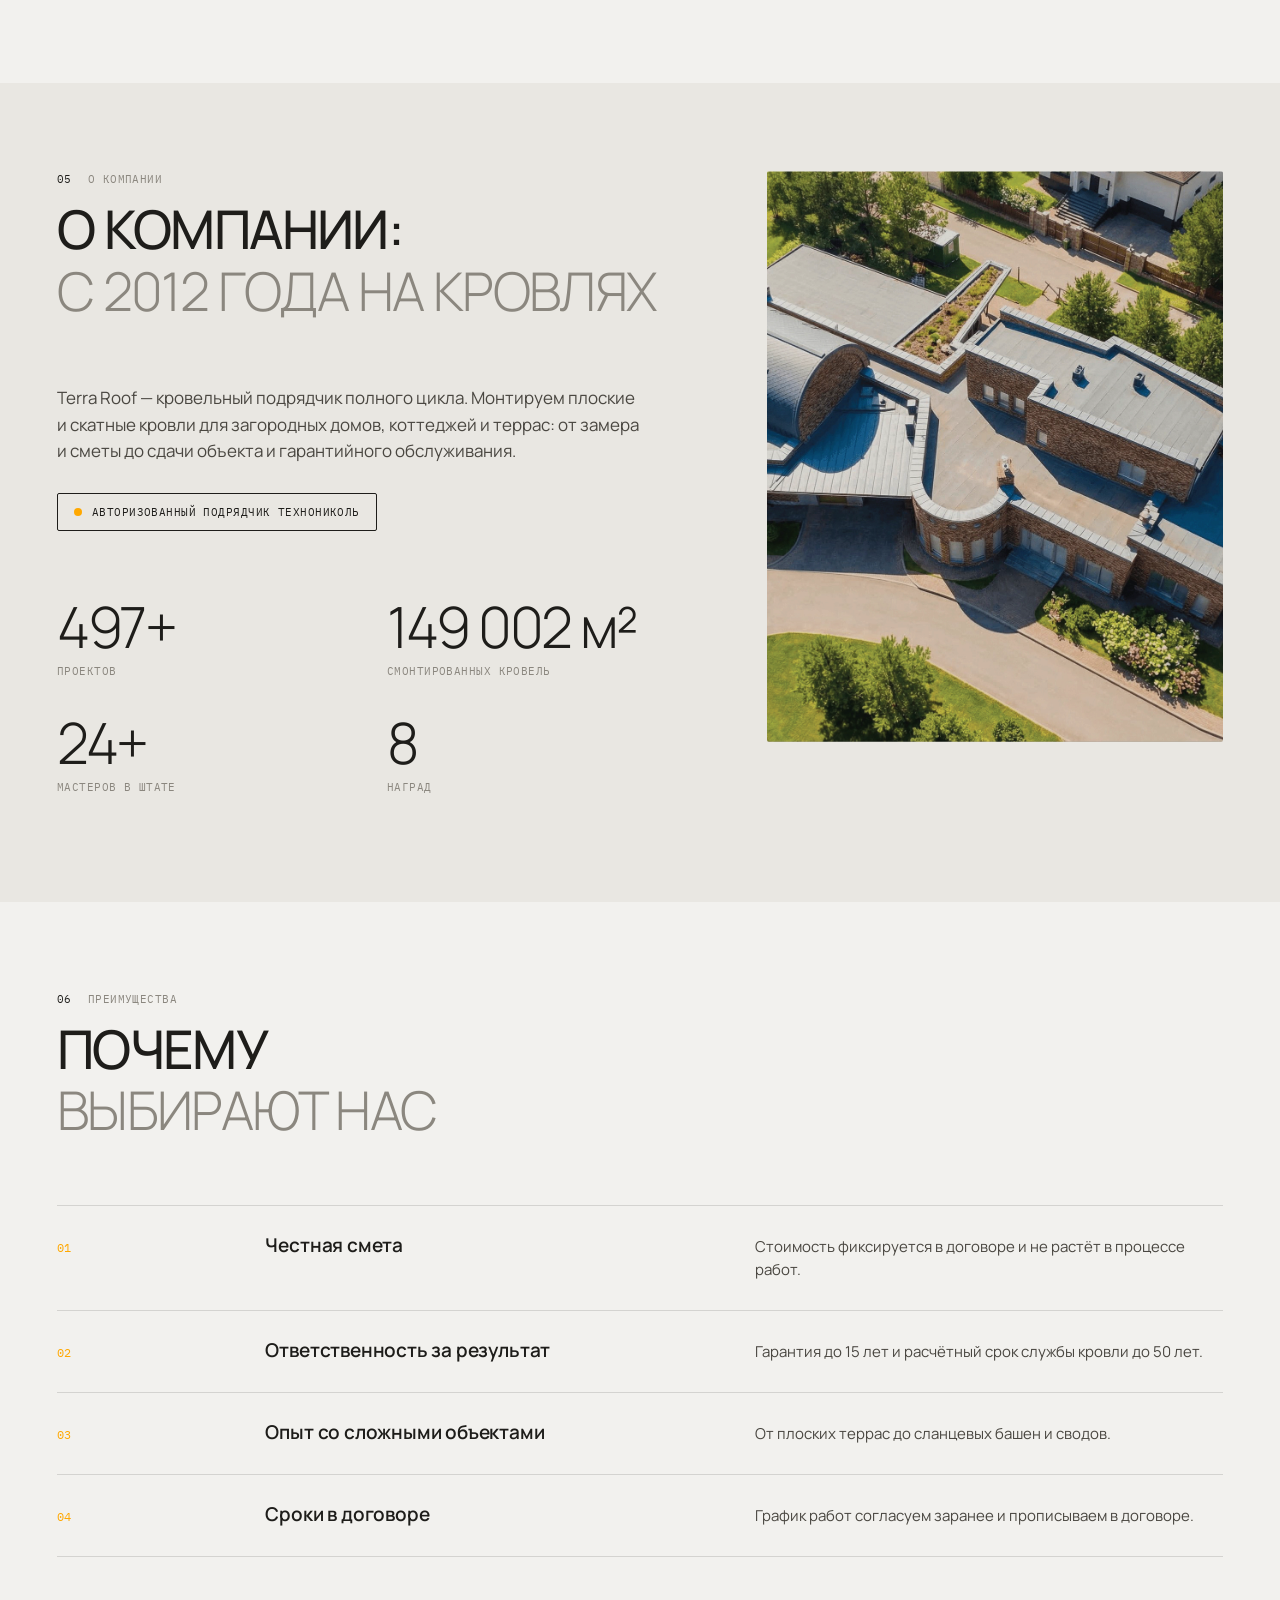
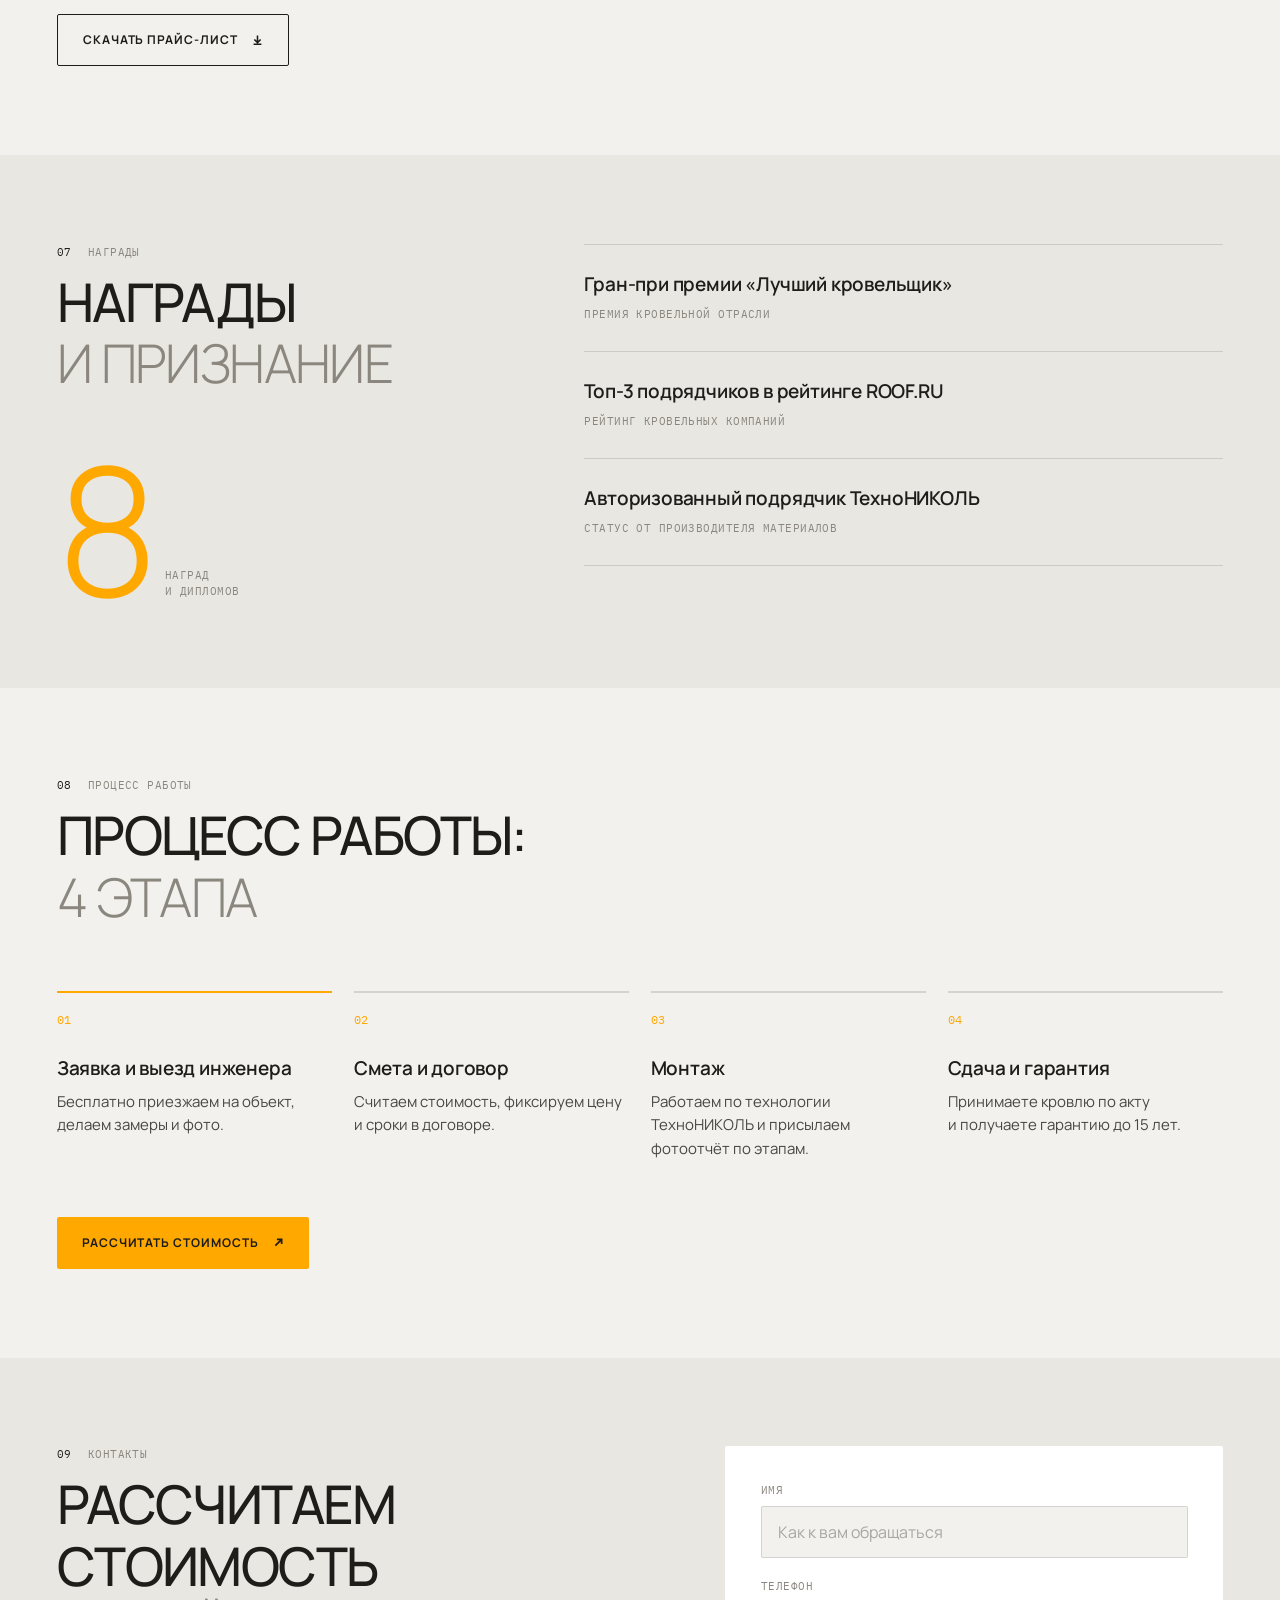
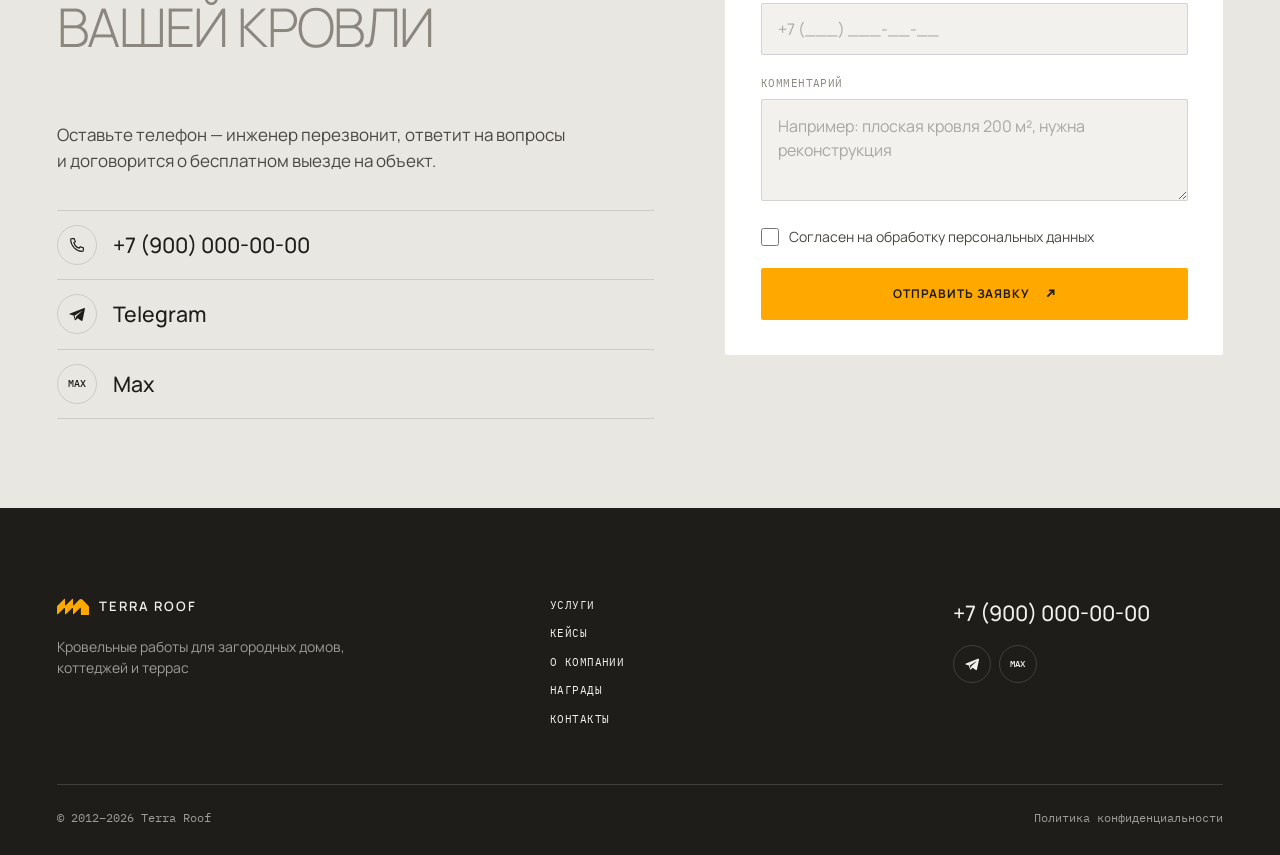
==== commit 387ab593: "Вариант 2: прокрутка колесом от блока к блоку, появление блоков, фото и счёт цифр Co-Authored-By: Cl" ====
--- a/v2/index.html
+++ b/v2/index.html
@@ -7,7 +7,7 @@
   <link rel="preconnect" href="https://fonts.googleapis.com">
   <link rel="preconnect" href="https://fonts.gstatic.com" crossorigin>
   <link href="https://fonts.googleapis.com/css2?family=IBM+Plex+Mono:wght@400;500&family=Manrope:wght@300;400;500;600;700&display=swap" rel="stylesheet">
-  <link rel="stylesheet" href="styles.css?v=13">
+  <link rel="stylesheet" href="styles.css?v=15">
 </head>
 <body>
 
@@ -704,7 +704,7 @@
     </form>
   </dialog>
 
-  <script src="cases-data.js?v=13"></script>
-  <script src="main.js?v=13"></script>
+  <script src="cases-data.js?v=15"></script>
+  <script src="main.js?v=15"></script>
 </body>
 </html>
--- a/v2/styles.css
+++ b/v2/styles.css
@@ -960,6 +960,29 @@
   .calc-modal .case-modal__close { position: fixed; top: 12px; right: 12px; }
 }
 
+/* ===== Появление при прокрутке (классы ставит main.js) ===== */
+.has-reveal .reveal {
+  opacity: 0;
+  transform: translate3d(0, 40px, 0);
+  transition:
+    opacity 0.9s cubic-bezier(0.2, 0.7, 0.2, 1) var(--reveal-delay, 0ms),
+    transform 0.9s cubic-bezier(0.2, 0.7, 0.2, 1) var(--reveal-delay, 0ms);
+}
+.has-reveal .reveal.is-in { opacity: 1; transform: none; }
+/* фото открываются снизу вверх и чуть отъезжают из приближения */
+.has-reveal .reveal--media {
+  opacity: 1;
+  transform: none;
+  clip-path: inset(100% 0 0 0);
+  transition: clip-path 1.1s cubic-bezier(0.7, 0, 0.2, 1) var(--reveal-delay, 0ms);
+}
+.has-reveal .reveal--media img { transform: scale(1.18); transition: transform 1.5s cubic-bezier(0.2, 0.7, 0.2, 1) var(--reveal-delay, 0ms); }
+.has-reveal .reveal--media.is-in { clip-path: inset(0 0 0 0); }
+.has-reveal .reveal--media.is-in img { transform: none; }
+/* первый экран: фото плавно «отъезжает» при загрузке */
+@keyframes hero-zoom { from { transform: scale(1.12); } to { transform: none; } }
+.has-reveal .hero__media img { animation: hero-zoom 2s cubic-bezier(0.2, 0.7, 0.2, 1) both; }
+
 @media (prefers-reduced-motion: reduce) {
   html { scroll-behavior: auto; }
   * { transition: none !important; animation: none !important; }
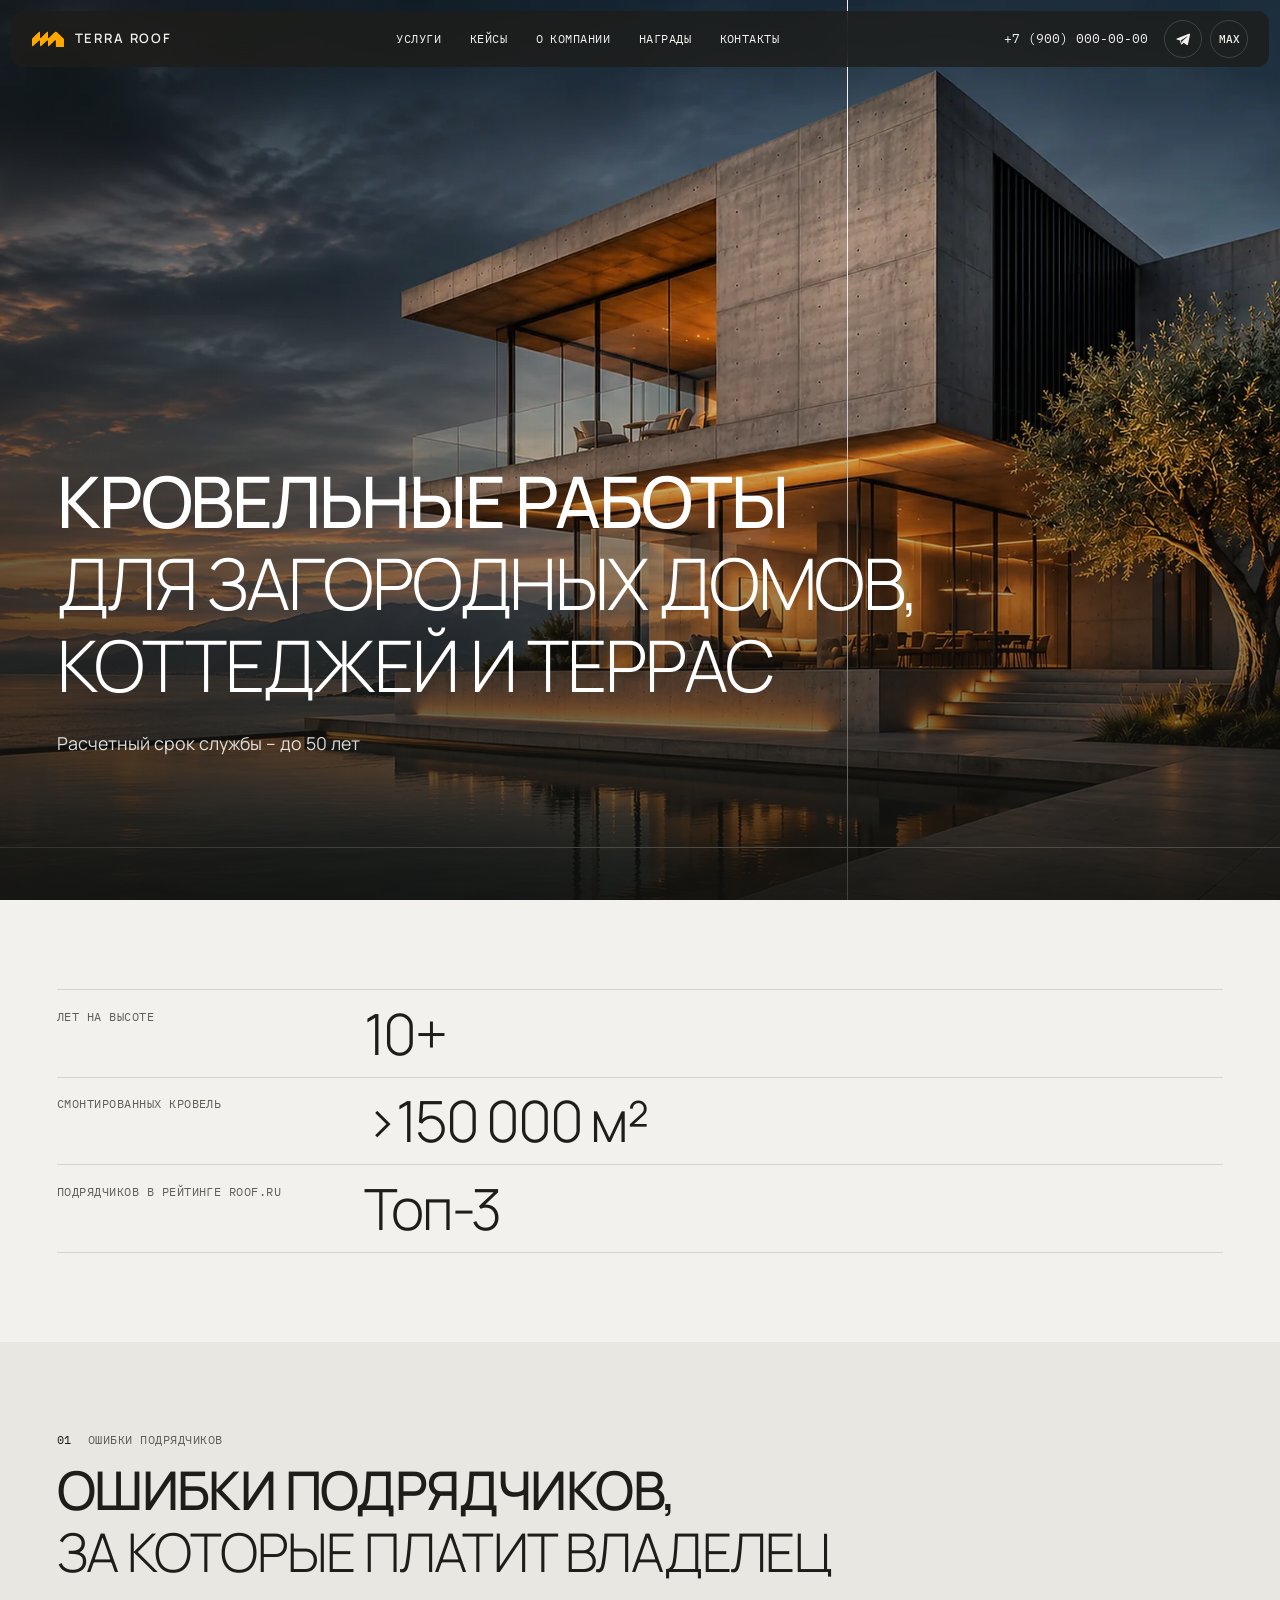
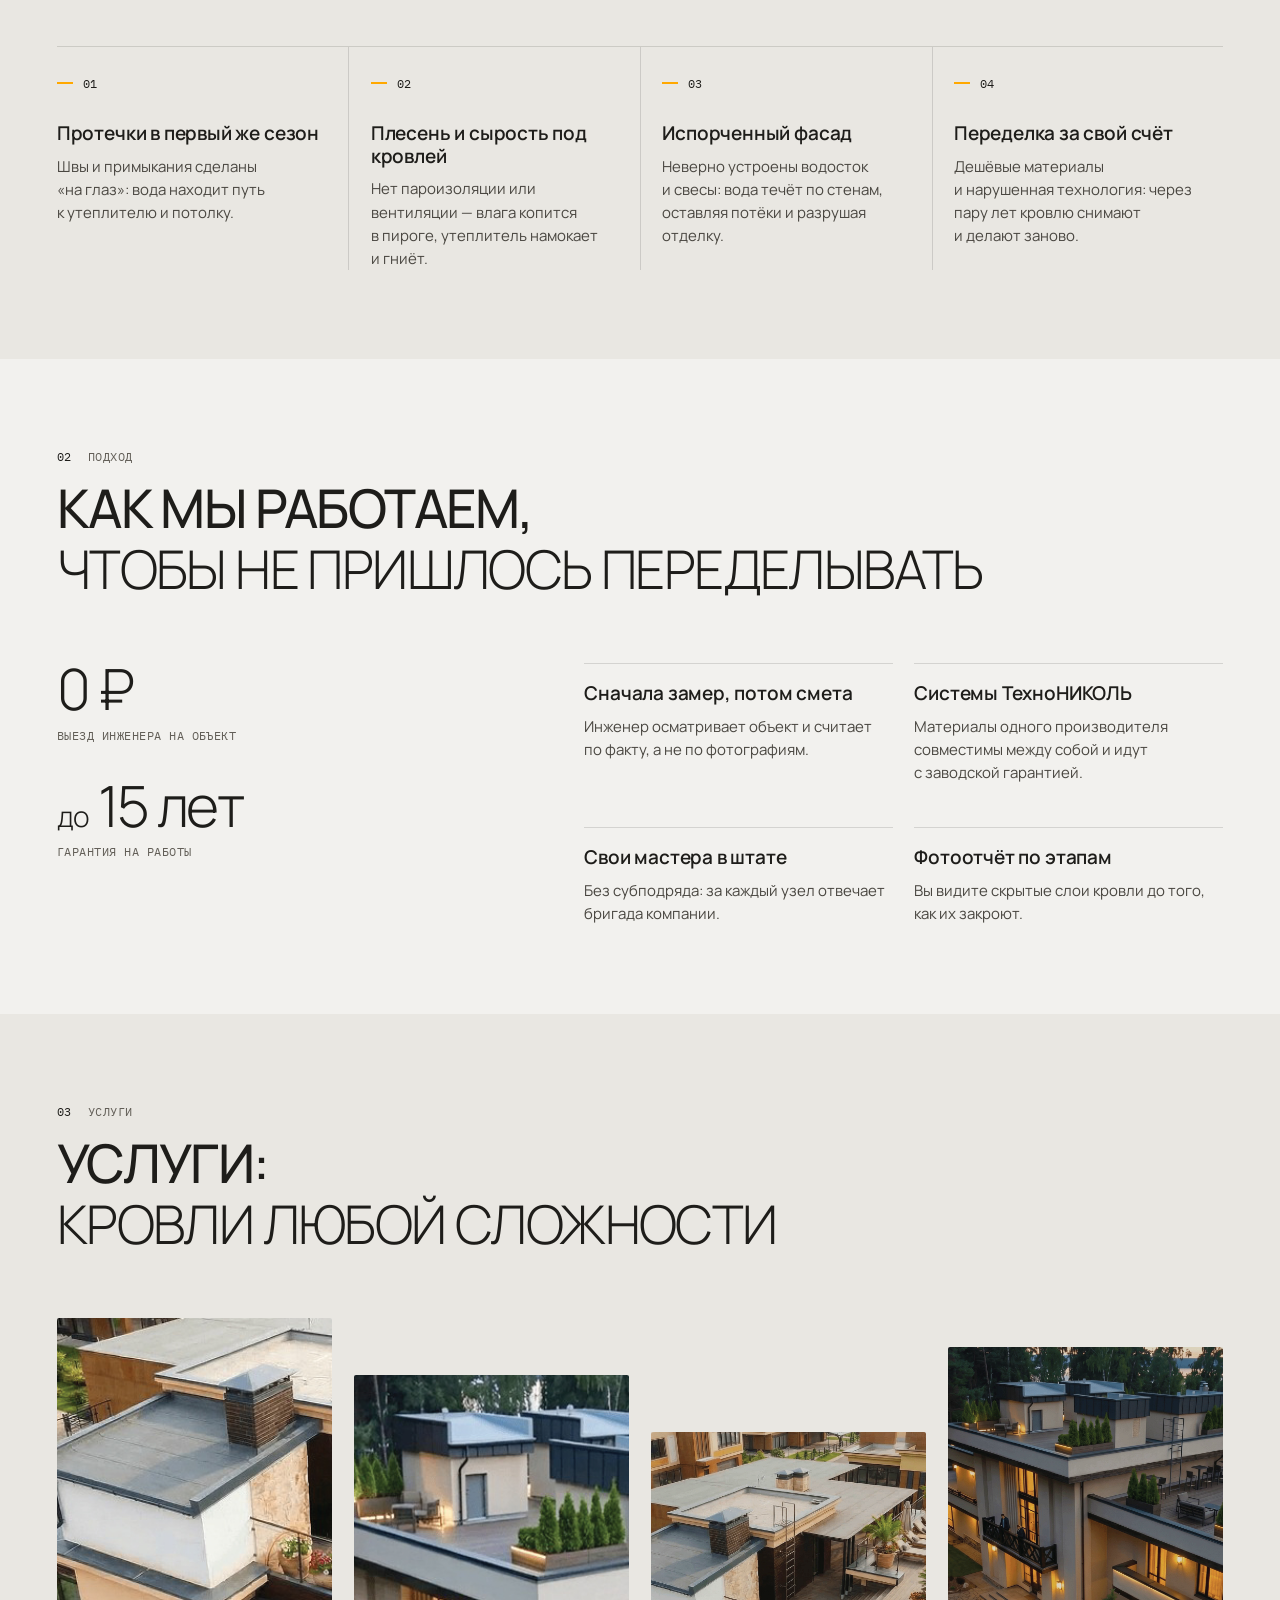
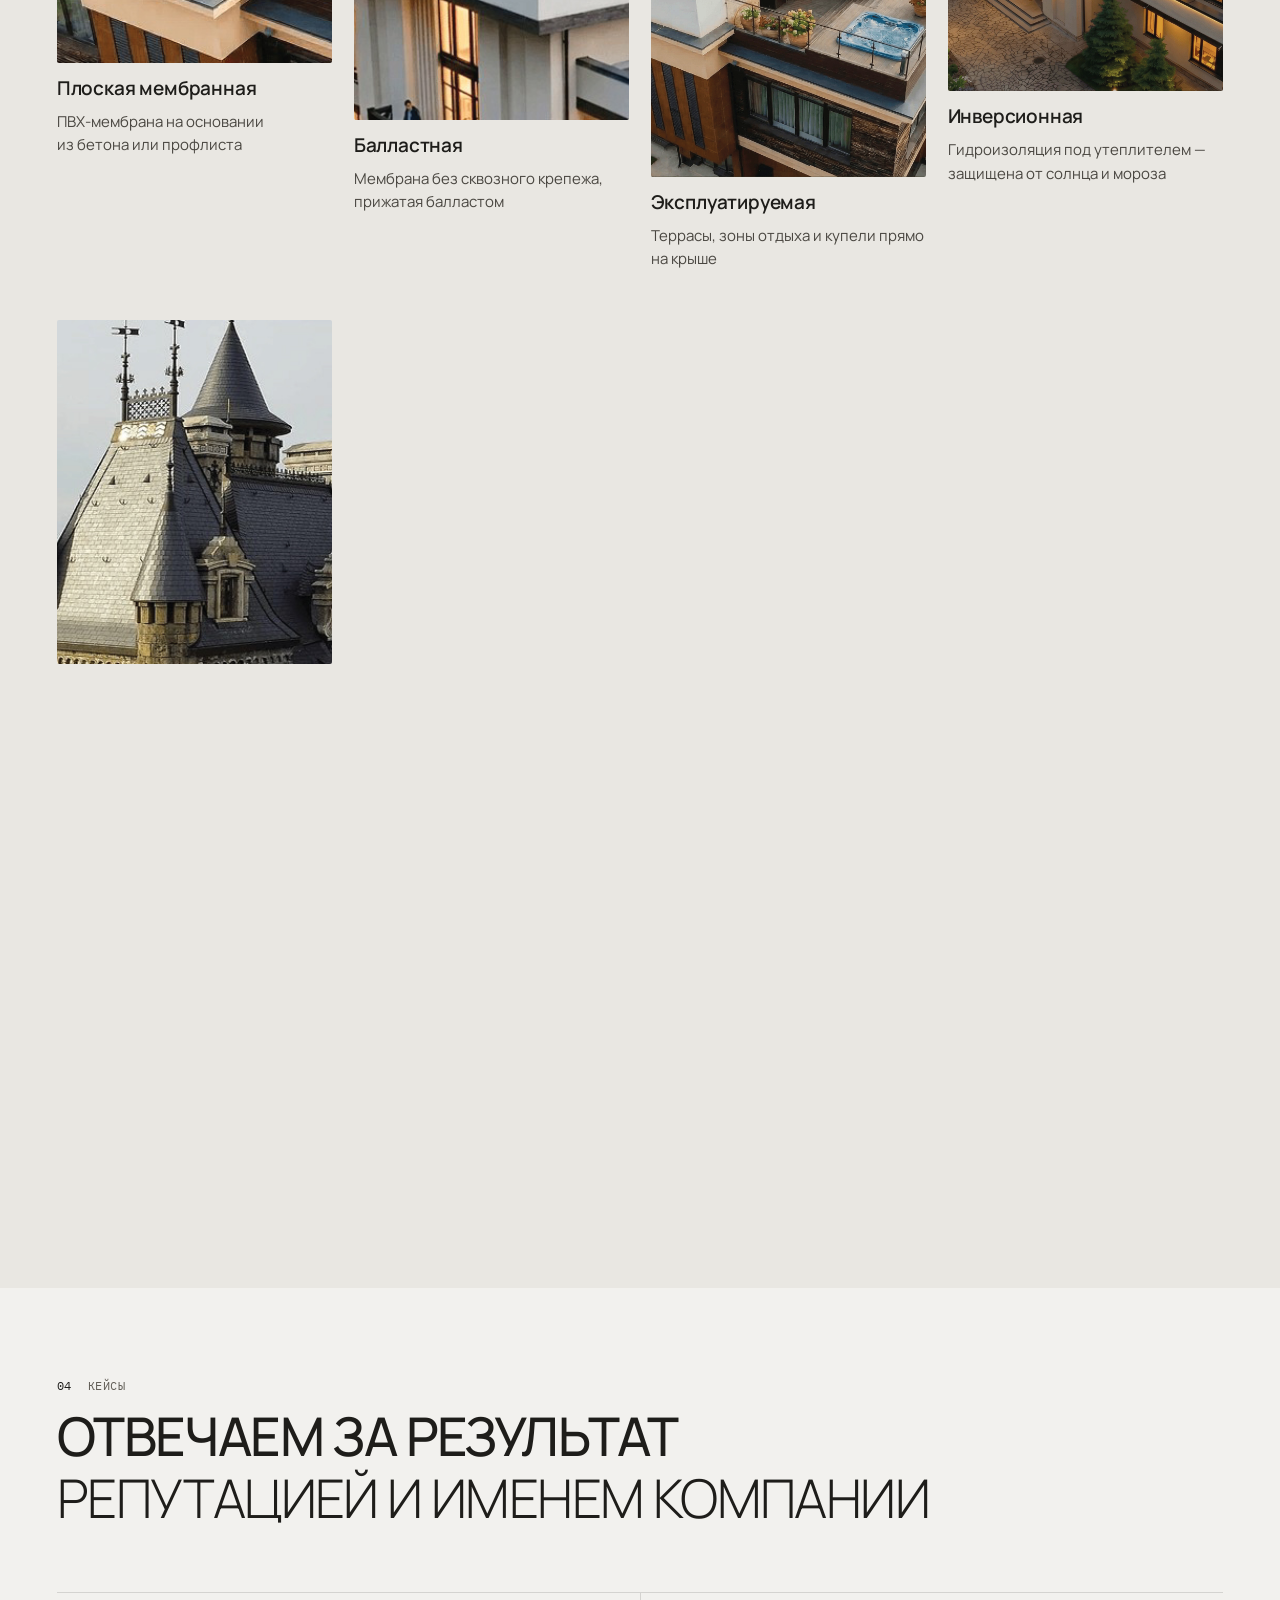
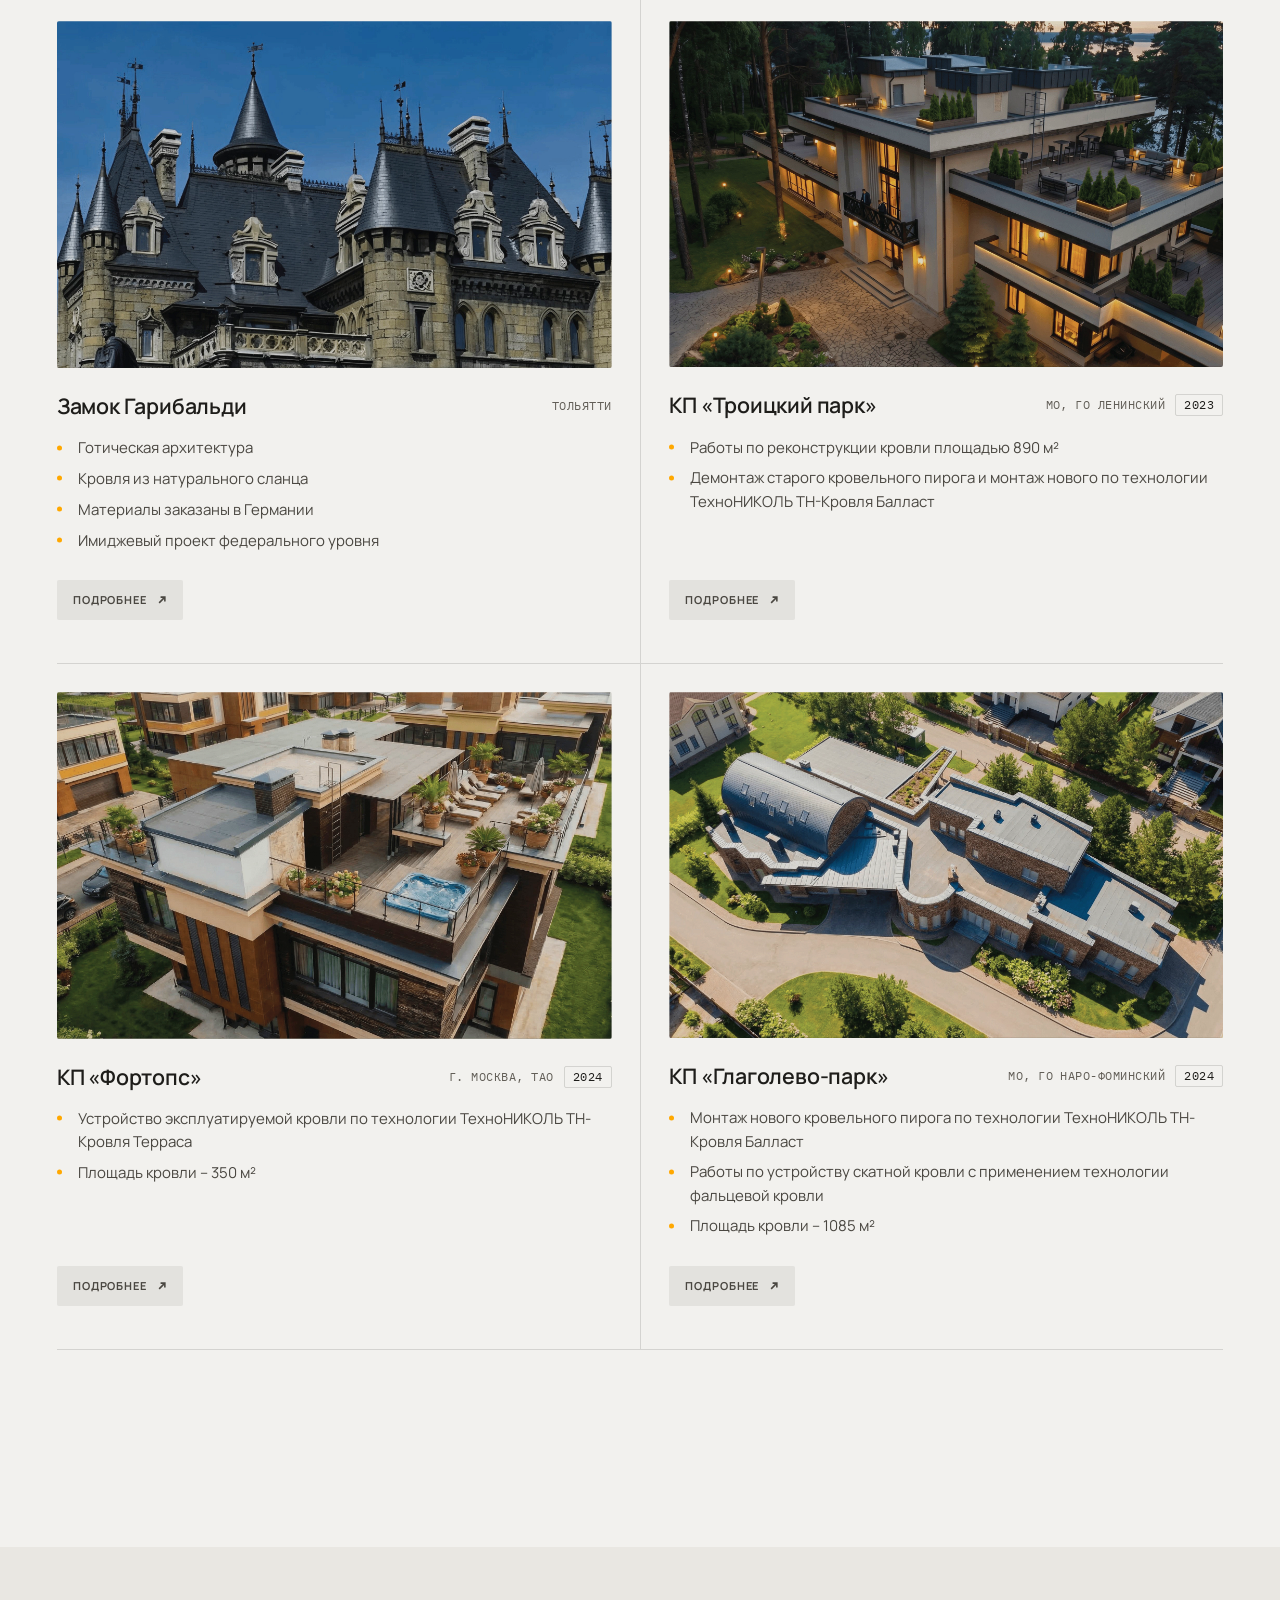
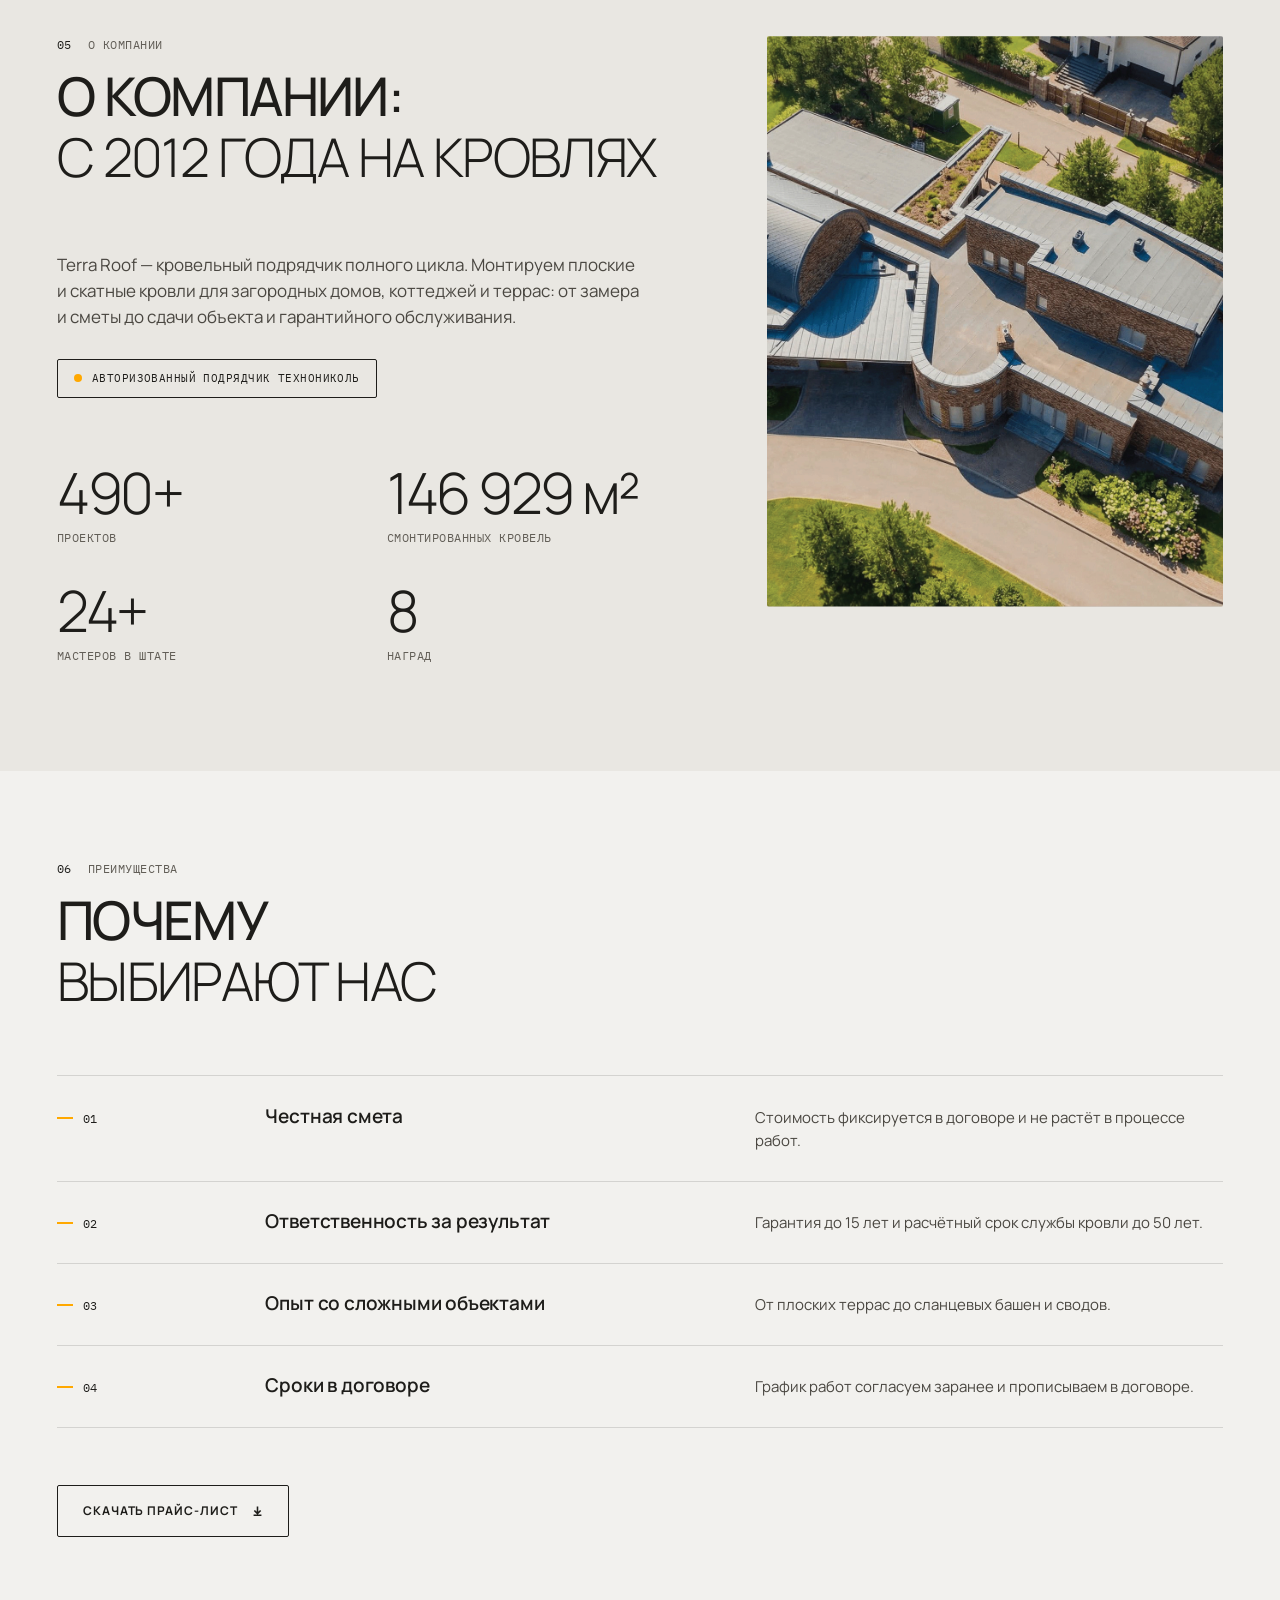
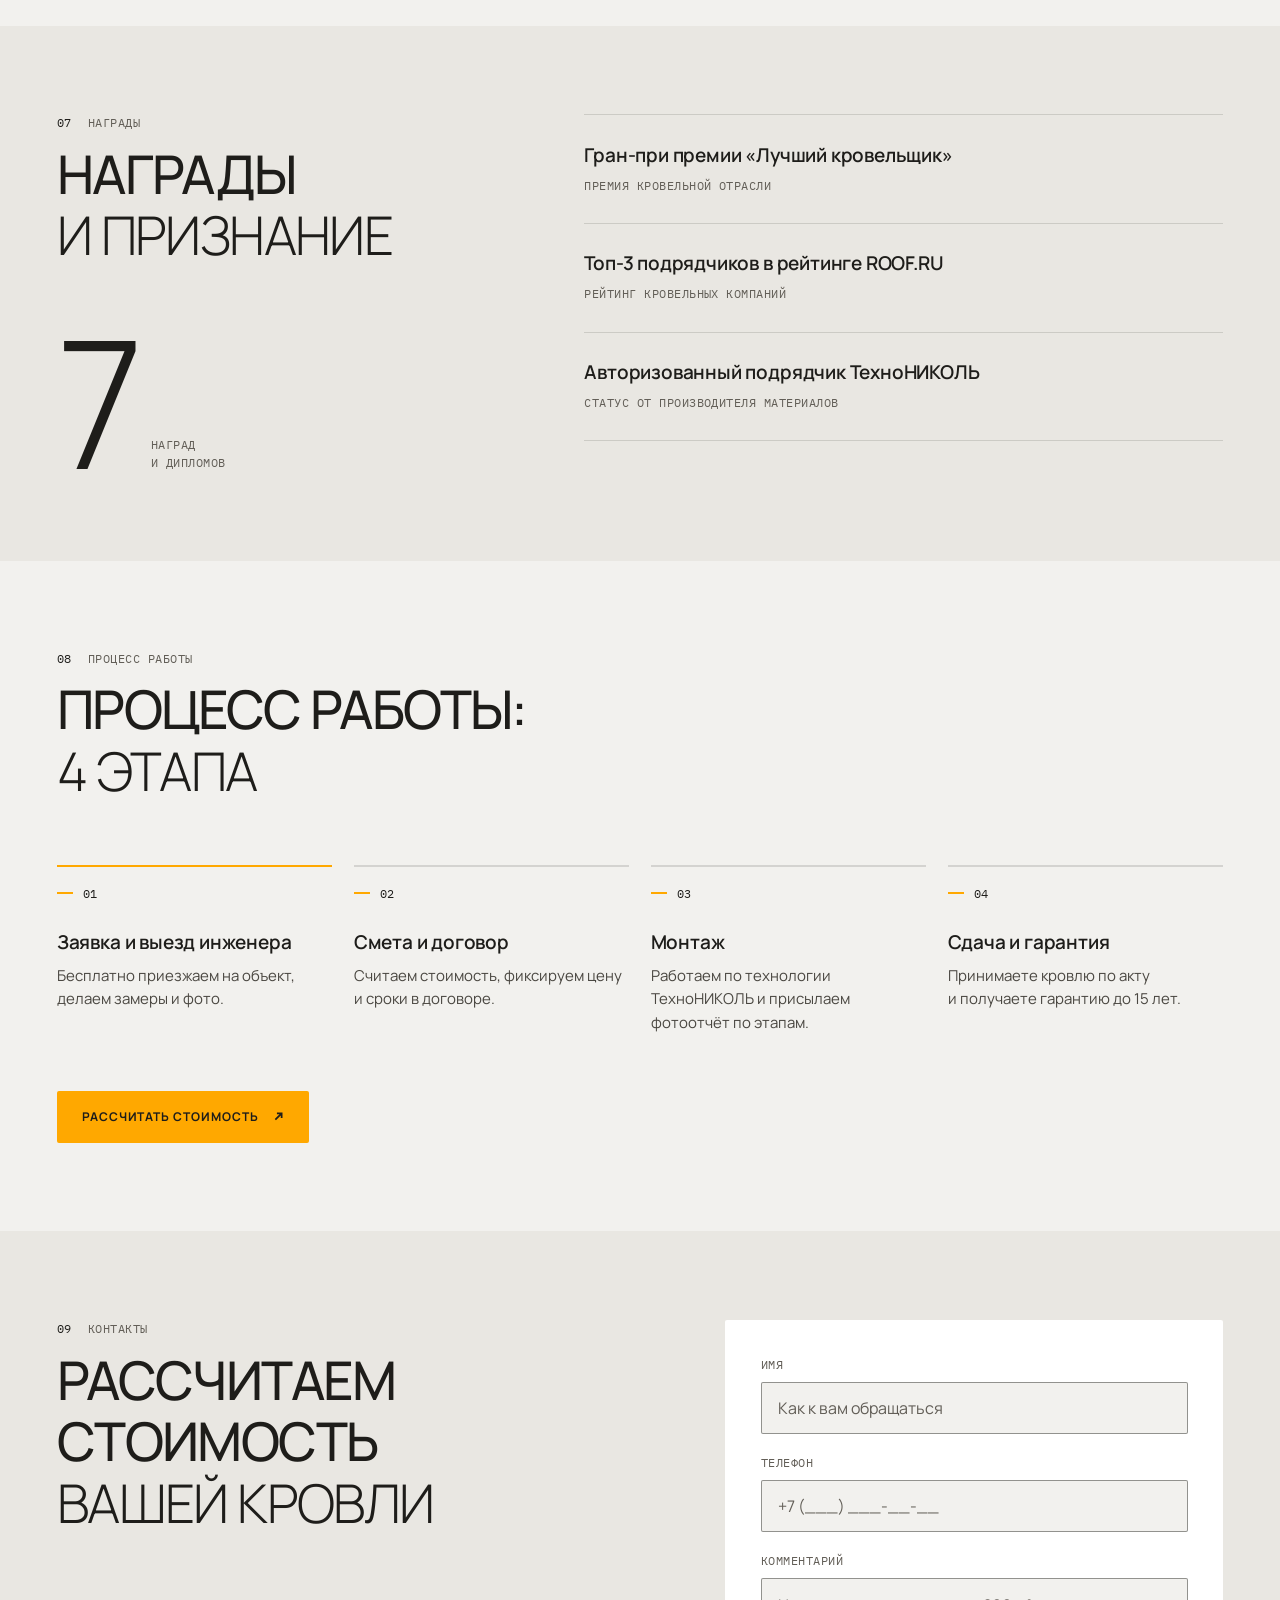
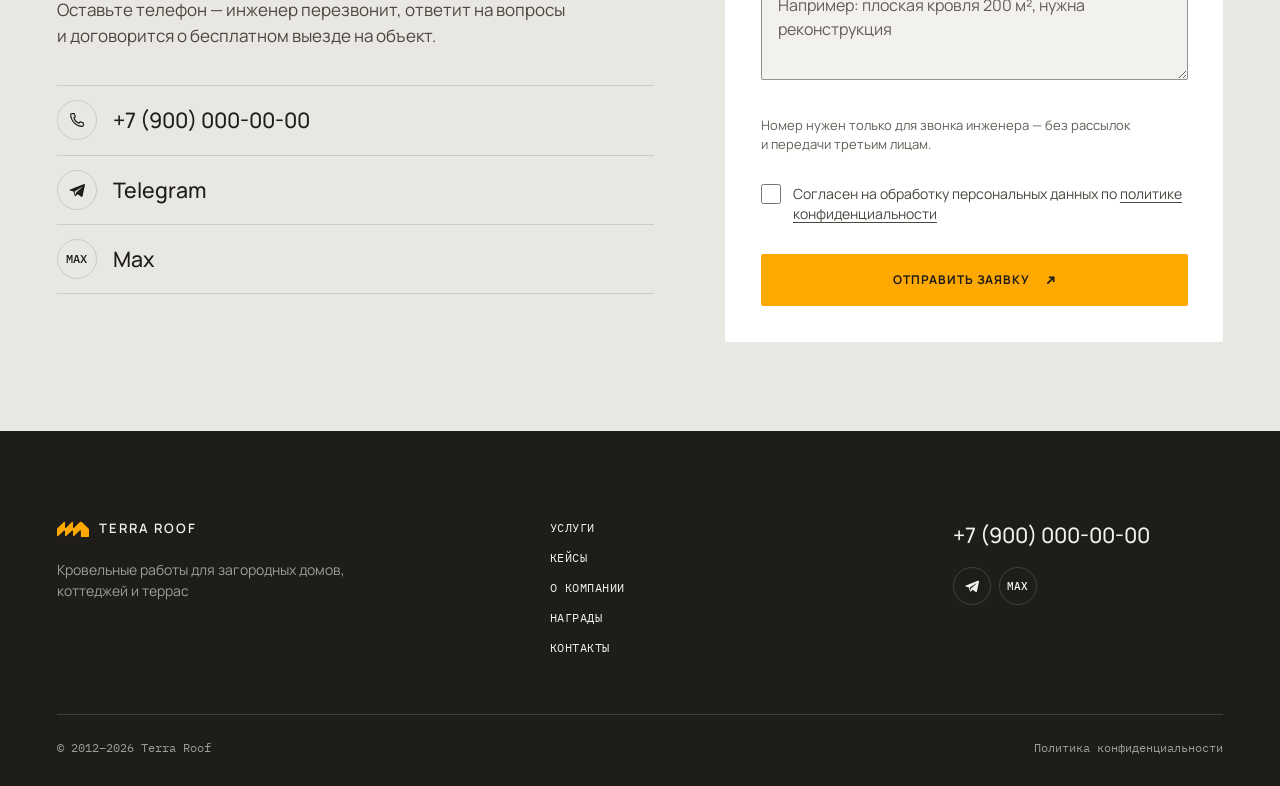
==== commit 7d51cfa8: "Оба варианта: анкета в 3 шага, понятный финал заявки, политика конфиденциальности, доступность и иер" ====
--- a/v2/index.html
+++ b/v2/index.html
@@ -7,7 +7,7 @@
   <link rel="preconnect" href="https://fonts.googleapis.com">
   <link rel="preconnect" href="https://fonts.gstatic.com" crossorigin>
   <link href="https://fonts.googleapis.com/css2?family=IBM+Plex+Mono:wght@400;500&family=Manrope:wght@300;400;500;600;700&display=swap" rel="stylesheet">
-  <link rel="stylesheet" href="styles.css?v=15">
+  <link rel="stylesheet" href="styles.css?v=17">
 </head>
 <body>
 
@@ -52,7 +52,11 @@
       <a href="#awards">Награды</a>
       <a href="#contacts">Контакты</a>
     </nav>
-    <a class="mobile-menu__phone" href="tel:+79000000000">+7 (900) 000-00-00</a>
+    <div class="mobile-menu__actions">
+      <a class="btn mobile-menu__cta" href="#calc" data-calc><span class="btn__label">Рассчитать стоимость
+        <svg viewBox="0 0 14 14" width="12" height="12" aria-hidden="true"><path d="M3 11 11 3M5 3h6v6" fill="none" stroke="currentColor" stroke-width="1.4"/></svg></span></a>
+      <a class="mobile-menu__phone" href="tel:+79000000000">+7 (900) 000-00-00</a>
+    </div>
   </div>
 
   <main>
@@ -521,9 +525,10 @@
                 <span class="calc__label">Комментарий</span>
                 <textarea class="calc__input calc__input--area" name="comment" rows="3" placeholder="Например: плоская кровля 200 м², нужна реконструкция"></textarea>
               </label>
+              <p class="calc__trust">Номер нужен только для звонка инженера — без рассылок и&nbsp;передачи третьим лицам.</p>
               <label class="calc__consent">
                 <input type="checkbox" name="consent" required>
-                <span>Согласен на&nbsp;обработку персональных данных</span>
+                <span>Согласен на&nbsp;обработку персональных данных по&nbsp;<a href="../privacy.html" target="_blank" rel="noopener">политике конфиденциальности</a></span>
               </label>
               <span class="calc__error" data-error="consent"></span>
               <button class="btn lead-form__submit" type="submit" data-cta>
@@ -531,12 +536,12 @@
                 <svg viewBox="0 0 14 14" width="12" height="12" aria-hidden="true"><path d="M3 11 11 3M5 3h6v6" fill="none" stroke="currentColor" stroke-width="1.4"/></svg></span>
               </button>
             </div>
-            <div class="lead-form__success" hidden>
+            <div class="lead-form__success" role="status" hidden>
               <span class="calc__success-icon" aria-hidden="true">
                 <svg viewBox="0 0 24 24" width="28" height="28"><path d="M5 12.5 10 17l9-10" fill="none" stroke="currentColor" stroke-width="2.4" stroke-linecap="round" stroke-linejoin="round"/></svg>
               </span>
-              <h3 class="calc__title">Заявка отправлена</h3>
-              <p class="calc__lead">Инженер свяжется с&nbsp;вами, уточнит детали и&nbsp;рассчитает стоимость.</p>
+              <h3 class="calc__title" tabindex="-1">Заявка принята</h3>
+              <p class="calc__lead">Инженер перезвонит на&nbsp;<strong data-success-phone></strong> в&nbsp;ближайшее рабочее время, уточнит детали и&nbsp;рассчитает стоимость.</p>
             </div>
           </form>
         </div>
@@ -572,7 +577,7 @@
       </div>
       <div class="footer__bottom">
         <p>© 2012–2026 Terra Roof</p>
-        <a href="#">Политика конфиденциальности</a>
+        <a href="../privacy.html">Политика конфиденциальности</a>
       </div>
     </div>
   </footer>
@@ -631,80 +636,104 @@
 
     <form class="calc" novalidate>
       <div class="calc__form">
-        <h2 class="calc__title" id="calc-title">Рассчитать стоимость</h2>
-        <p class="calc__lead">Ответьте на пару вопросов — инженер перезвонит, уточнит детали и&nbsp;назовёт стоимость. Выезд инженера на&nbsp;объект бесплатный.</p>
-
-        <fieldset class="calc__group">
-          <legend class="calc__label">Какая кровля</legend>
-          <div class="calc__chips">
-            <label class="calc__chip"><input type="radio" name="roof" value="Плоская"><span>Плоская</span></label>
-            <label class="calc__chip"><input type="radio" name="roof" value="Скатная"><span>Скатная</span></label>
-            <label class="calc__chip"><input type="radio" name="roof" value="Эксплуатируемая"><span>Эксплуатируемая (терраса)</span></label>
-            <label class="calc__chip"><input type="radio" name="roof" value="Не знаю"><span>Пока не&nbsp;знаю</span></label>
+        <div class="calc__head">
+          <h2 class="calc__title" id="calc-title">Рассчитать стоимость</h2>
+          <p class="calc__lead">Три коротких шага — инженер перезвонит, уточнит детали и&nbsp;назовёт стоимость. Выезд инженера на&nbsp;объект бесплатный.</p>
+          <div class="calc__progress" aria-hidden="true"><span></span><span></span><span></span></div>
+          <p class="calc__step-label" aria-live="polite">Шаг <span data-step-num>1</span> из&nbsp;3 · <span data-step-name>Кровля</span></p>
+        </div>
+
+        <div class="calc__step" data-step="1" data-name="Кровля">
+          <fieldset class="calc__group">
+            <legend class="calc__label">Какая кровля</legend>
+            <div class="calc__chips">
+              <label class="calc__chip"><input type="radio" name="roof" value="Плоская"><span>Плоская</span></label>
+              <label class="calc__chip"><input type="radio" name="roof" value="Скатная"><span>Скатная</span></label>
+              <label class="calc__chip"><input type="radio" name="roof" value="Эксплуатируемая"><span>Эксплуатируемая (терраса)</span></label>
+              <label class="calc__chip"><input type="radio" name="roof" value="Не знаю"><span>Пока не&nbsp;знаю</span></label>
+            </div>
+          </fieldset>
+          <fieldset class="calc__group">
+            <legend class="calc__label">Что нужно сделать</legend>
+            <div class="calc__chips">
+              <label class="calc__chip"><input type="radio" name="work" value="Новая кровля"><span>Новая кровля</span></label>
+              <label class="calc__chip"><input type="radio" name="work" value="Реконструкция"><span>Реконструкция</span></label>
+              <label class="calc__chip"><input type="radio" name="work" value="Ремонт"><span>Ремонт или протечка</span></label>
+            </div>
+          </fieldset>
+        </div>
+
+        <div class="calc__step" data-step="2" data-name="Площадь" hidden>
+          <label class="calc__field">
+            <span class="calc__label">Площадь кровли, м²</span>
+            <input class="calc__input" type="text" name="area" inputmode="numeric" autocomplete="off" placeholder="Например, 250" aria-describedby="calc-area-hint">
+            <span class="calc__hint" id="calc-area-hint">Если не&nbsp;знаете — оставьте пустым, инженер посчитает на&nbsp;замере</span>
+            <span class="calc__error" data-error="area"></span>
+          </label>
+        </div>
+
+        <div class="calc__step" data-step="3" data-name="Контакты" hidden>
+          <div class="calc__row">
+            <label class="calc__field">
+              <span class="calc__label">Имя</span>
+              <input class="calc__input" type="text" name="name" autocomplete="name" placeholder="Как к вам обращаться" required>
+              <span class="calc__error" data-error="name"></span>
+            </label>
+            <label class="calc__field">
+              <span class="calc__label">Телефон</span>
+              <input class="calc__input" type="tel" name="phone" autocomplete="tel" inputmode="tel" placeholder="+7 (___) ___-__-__" required>
+              <span class="calc__error" data-error="phone"></span>
+            </label>
           </div>
-        </fieldset>
-
-        <fieldset class="calc__group">
-          <legend class="calc__label">Что нужно сделать</legend>
-          <div class="calc__chips">
-            <label class="calc__chip"><input type="radio" name="work" value="Новая кровля"><span>Новая кровля</span></label>
-            <label class="calc__chip"><input type="radio" name="work" value="Реконструкция"><span>Реконструкция</span></label>
-            <label class="calc__chip"><input type="radio" name="work" value="Ремонт"><span>Ремонт или протечка</span></label>
-          </div>
-        </fieldset>
-
-        <label class="calc__field">
-          <span class="calc__label">Площадь кровли, м²</span>
-          <input class="calc__input" type="number" name="area" inputmode="numeric" min="1" placeholder="Например, 250">
-          <span class="calc__hint">Если не&nbsp;знаете — оставьте пустым, инженер посчитает</span>
-        </label>
-
-        <div class="calc__row">
-          <label class="calc__field">
-            <span class="calc__label">Имя</span>
-            <input class="calc__input" type="text" name="name" autocomplete="name" placeholder="Как к вам обращаться" required>
-            <span class="calc__error" data-error="name"></span>
+          <p class="calc__trust">Номер нужен только для звонка инженера — без рассылок и&nbsp;передачи третьим лицам.</p>
+
+          <fieldset class="calc__group">
+            <legend class="calc__label">Как удобнее связаться</legend>
+            <div class="calc__chips">
+              <label class="calc__chip"><input type="radio" name="contact" value="Звонок" checked><span>Звонок</span></label>
+              <label class="calc__chip"><input type="radio" name="contact" value="Telegram"><span>Telegram</span></label>
+              <label class="calc__chip"><input type="radio" name="contact" value="Max"><span>Max</span></label>
+            </div>
+          </fieldset>
+
+          <label class="calc__consent">
+            <input type="checkbox" name="consent" required>
+            <span>Согласен на&nbsp;обработку персональных данных по&nbsp;<a href="../privacy.html" target="_blank" rel="noopener">политике конфиденциальности</a></span>
           </label>
-          <label class="calc__field">
-            <span class="calc__label">Телефон</span>
-            <input class="calc__input" type="tel" name="phone" autocomplete="tel" inputmode="tel" placeholder="+7 (___) ___-__-__" required>
-            <span class="calc__error" data-error="phone"></span>
-          </label>
-        </div>
-
-        <fieldset class="calc__group">
-          <legend class="calc__label">Как удобнее связаться</legend>
-          <div class="calc__chips">
-            <label class="calc__chip"><input type="radio" name="contact" value="Звонок" checked><span>Звонок</span></label>
-            <label class="calc__chip"><input type="radio" name="contact" value="Telegram"><span>Telegram</span></label>
-            <label class="calc__chip"><input type="radio" name="contact" value="Max"><span>Max</span></label>
-          </div>
-        </fieldset>
-
-        <label class="calc__consent">
-          <input type="checkbox" name="consent" required>
-          <span>Согласен на&nbsp;обработку персональных данных</span>
-        </label>
-        <span class="calc__error" data-error="consent"></span>
-
-        <button class="btn calc__submit" type="submit">
-          <span class="btn__label">Отправить заявку
-          <svg viewBox="0 0 14 14" width="12" height="12" aria-hidden="true"><path d="M3 11 11 3M5 3h6v6" fill="none" stroke="currentColor" stroke-width="1.4"/></svg></span>
-        </button>
-      </div>
-
-      <div class="calc__success" hidden>
+          <span class="calc__error" data-error="consent"></span>
+        </div>
+
+        <div class="calc__nav">
+          <button class="calc__back" type="button" data-calc-back hidden>
+            <svg viewBox="0 0 16 16" width="14" height="14" aria-hidden="true"><path d="M10 3 5 8l5 5" fill="none" stroke="currentColor" stroke-width="1.6"/></svg>
+            Назад
+          </button>
+          <button class="btn calc__next" type="button" data-calc-next>
+            <span class="btn__label">Далее
+            <svg viewBox="0 0 14 14" width="12" height="12" aria-hidden="true"><path d="M3 11 11 3M5 3h6v6" fill="none" stroke="currentColor" stroke-width="1.4"/></svg></span>
+          </button>
+          <button class="btn calc__submit" type="submit" hidden>
+            <span class="btn__label">Отправить заявку
+            <svg viewBox="0 0 14 14" width="12" height="12" aria-hidden="true"><path d="M3 11 11 3M5 3h6v6" fill="none" stroke="currentColor" stroke-width="1.4"/></svg></span>
+          </button>
+        </div>
+      </div>
+
+      <div class="calc__success" role="status" hidden>
         <span class="calc__success-icon" aria-hidden="true">
           <svg viewBox="0 0 24 24" width="28" height="28"><path d="M5 12.5 10 17l9-10" fill="none" stroke="currentColor" stroke-width="2.4" stroke-linecap="round" stroke-linejoin="round"/></svg>
         </span>
-        <h2 class="calc__title">Заявка отправлена</h2>
-        <p class="calc__lead">Инженер свяжется с&nbsp;вами, уточнит детали и&nbsp;рассчитает стоимость.</p>
-        <button class="btn" type="button" data-close><span class="btn__label">Хорошо</span></button>
+        <h2 class="calc__title" tabindex="-1">Заявка принята</h2>
+        <p class="calc__lead">Инженер перезвонит на&nbsp;<strong data-success-phone></strong> в&nbsp;ближайшее рабочее время, уточнит детали и&nbsp;назовёт стоимость.</p>
+        <div class="calc__success-actions">
+          <a class="btn-ghost" href="#cases" data-close>Посмотреть кейсы</a>
+          <button class="btn" type="button" data-close><span class="btn__label">Хорошо</span></button>
+        </div>
       </div>
     </form>
   </dialog>
 
   <script src="cases-data.js?v=15"></script>
-  <script src="main.js?v=15"></script>
+  <script src="main.js?v=17"></script>
 </body>
 </html>
--- a/v2/styles.css
+++ b/v2/styles.css
@@ -12,7 +12,7 @@
   --paper: #ffffff;
   --ink: #1e1d1a;
   --ink-2: #4a4741;
-  --muted: #8b877f;
+  --muted: #625e57; /* ≥4.5:1 на #f2f1ee, #e9e7e2, #fff и плитке #dcd8d0 */
   --line: rgba(30, 29, 26, 0.14);
   --accent: #ffa800;
   --accent-hover: #ffba33;
@@ -71,7 +71,7 @@
 .case-modal__h,
 .footer__nav a {
   font-family: var(--mono);
-  font-size: clamp(11px, 0.83vw, 16px);
+  font-size: clamp(12px, 0.83vw, 16px);
   font-weight: 400;
   letter-spacing: 0.04em;
   text-transform: uppercase;
@@ -139,7 +139,7 @@
   height: clamp(56px, 4.44vw, 104px);
   padding: 0 clamp(16px, 1.67vw, 40px);
   border-radius: 12px;
-  background: rgba(30, 29, 26, 0.55);
+  background: rgba(30, 29, 26, 0.8); /* над светлыми блоками текст шапки должен читаться */
   -webkit-backdrop-filter: blur(16px) saturate(1.2);
   backdrop-filter: blur(16px) saturate(1.2);
 }
@@ -181,7 +181,7 @@
 }
 .icon-btn svg { width: clamp(16px, 1.11vw, 24px); height: auto; }
 .icon-btn:hover { border-color: var(--accent); color: var(--accent); }
-.icon-btn--text { font-family: var(--mono); font-size: clamp(9px, 0.62vw, 13px); font-weight: 500; }
+.icon-btn--text { font-family: var(--mono); font-size: clamp(11px, 0.69vw, 13px); font-weight: 500; }
 .contacts__call, .burger { display: none; }
 
 /* ===== Первый экран ===== */
@@ -245,10 +245,10 @@
 .fact__value {
   grid-column: 2;
   grid-row: 1;
-  font-size: clamp(56px, 8.33vw, 240px);
+  font-size: clamp(48px, 4.44vw, 128px); /* не крупнее 0.8 от H1 */
   font-weight: 300;
   line-height: 0.9;
-  letter-spacing: -0.05em;
+  letter-spacing: -0.04em;
   white-space: nowrap;
 }
 .scroll-down { display: none; }
@@ -285,7 +285,7 @@
 .section__title-sub,
 .cases__title > span { display: block; }
 .section__title-sub,
-.cases__title-sub { font-weight: 300; color: var(--muted); }
+.cases__title-sub { font-weight: 300; color: var(--ink); }
 .section__lead {
   max-width: 36em;
   font-size: clamp(17px, 1.25vw, 28px);
@@ -301,7 +301,19 @@
   margin-bottom: clamp(20px, 2.22vw, 56px);
   font-family: var(--mono);
   font-size: clamp(12px, 0.9vw, 18px);
-  color: var(--accent);
+  color: var(--ink);
+}
+/* жёлтый остаётся чертой перед номером: на светлом фоне жёлтые цифры не читаются */
+.problem__num::before,
+.why__num::before,
+.step__num::before {
+  content: "";
+  display: inline-block;
+  width: 16px;
+  height: 2px;
+  margin: 0 10px 0.3em 0;
+  background: var(--accent);
+  vertical-align: middle;
 }
 .problem__title,
 .why__title,
@@ -346,10 +358,10 @@
 }
 .approach__fact:first-child { padding-top: 0; }
 .approach__value {
-  font-size: clamp(56px, 6.94vw, 200px);
+  font-size: clamp(48px, 4.44vw, 128px);
   font-weight: 300;
   line-height: 0.9;
-  letter-spacing: -0.05em;
+  letter-spacing: -0.04em;
 }
 .approach__pre { font-size: 0.5em; letter-spacing: -0.02em; }
 .approach__label { color: var(--muted); }
@@ -537,7 +549,7 @@
   font-weight: 300;
   line-height: 0.8;
   letter-spacing: -0.05em;
-  color: var(--accent);
+  color: var(--ink);
 }
 .awards__count-label { max-width: 10em; color: var(--muted); }
 .award-list { align-content: start; }
@@ -572,7 +584,7 @@
   border: 1px solid var(--line);
   border-radius: 50%;
 }
-.contact__icon--text { font-family: var(--mono); font-size: 10px; font-weight: 500; }
+.contact__icon--text { font-family: var(--mono); font-size: 12px; font-weight: 500; }
 .lead-form { padding: clamp(24px, 2.78vw, 64px); border-radius: var(--radius); background: var(--paper); }
 .lead-form__fields { display: grid; gap: 20px; }
 .lead-form__fields .calc__consent { margin-top: 0; }
@@ -586,7 +598,7 @@
   width: 100%;
   height: 52px;
   padding: 0 16px;
-  border: 1px solid var(--line);
+  border: 1px solid rgba(30, 29, 26, 0.45);
   border-radius: var(--radius);
   background: var(--bg);
   color: var(--ink);
@@ -594,7 +606,7 @@
   font-size: 16px; /* меньше 16px — iOS приближает страницу при фокусе */
   transition: border-color 0.2s;
 }
-.calc__input::placeholder { color: rgba(30, 29, 26, 0.35); }
+.calc__input::placeholder { color: var(--muted); }
 .calc__input:focus { outline: none; border-color: var(--ink); }
 .calc__input[aria-invalid="true"] { border-color: var(--danger); }
 .calc__input--area { height: auto; min-height: 96px; padding-top: 14px; padding-bottom: 14px; resize: vertical; line-height: 1.5; }
@@ -605,14 +617,15 @@
 .calc__consent {
   display: flex;
   align-items: flex-start;
-  gap: 10px;
-  margin-top: 24px;
+  gap: 12px;
+  margin-top: 14px;
+  padding: 10px 0;
   font-size: 14px;
   line-height: 1.45;
   color: var(--ink-2);
   cursor: pointer;
 }
-.calc__consent input { flex: none; width: 18px; height: 18px; margin: 1px 0 0; accent-color: var(--ink); }
+.calc__consent input { flex: none; width: 20px; height: 20px; margin: 0; accent-color: var(--ink); }
 .calc__success-icon {
   display: grid;
   place-items: center;
@@ -763,9 +776,9 @@
 .calc__chip span {
   display: inline-flex;
   align-items: center;
-  min-height: 42px;
+  min-height: 44px;
   padding: 0 16px;
-  border: 1px solid var(--line);
+  border: 1px solid rgba(30, 29, 26, 0.45);
   border-radius: var(--radius);
   font-size: 15px;
   cursor: pointer;
@@ -773,13 +786,64 @@
 }
 .calc__chip span:hover { border-color: var(--ink); }
 .calc__chip input:checked + span { background: var(--ink); border-color: var(--ink); color: var(--bg); }
-.calc__chip input:focus-visible + span { outline: 2px solid var(--accent); outline-offset: 2px; }
+.calc__chip input:focus-visible + span { outline: 2px solid var(--ink); outline-offset: 2px; }
 .calc__row { display: grid; grid-template-columns: 1fr 1fr; gap: 12px; margin-top: 28px; }
 .calc__row + .calc__field,
 .calc__group + .calc__field { margin-top: 28px; }
 .calc__submit { width: 100%; margin-top: 24px; }
 .calc__success { text-align: center; padding: 24px 0 8px; }
 .calc__success .btn { margin-top: 28px; }
+
+
+/* ===== Анкета по шагам: прогресс, панель с кнопками внизу окна ===== */
+.calc [hidden] { display: none !important; }
+.calc__progress { display: grid; grid-template-columns: repeat(3, 1fr); gap: 6px; margin-top: 24px; }
+.calc__progress span { height: 3px; border-radius: 3px; background: var(--line); transition: background-color 0.4s cubic-bezier(0.2, 0.7, 0.2, 1); }
+.calc__progress span.is-done { background: var(--ink); }
+.calc__step-label { margin-top: 10px; font-size: 13px; color: var(--muted); }
+.calc__step > :first-child { margin-top: 28px; }
+.calc__step:not([hidden]) { animation: calc-step-in 0.35s cubic-bezier(0.2, 0.7, 0.2, 1); }
+@keyframes calc-step-in { from { opacity: 0; transform: translateX(12px); } }
+.calc__trust { margin-top: 10px; font-size: 13px; line-height: 1.45; color: var(--muted); }
+.calc__consent a { color: inherit; text-decoration: underline; text-underline-offset: 0.18em; }
+.calc__nav {
+  position: sticky;
+  bottom: calc(-1 * clamp(28px, 2.78vw, 56px));
+  z-index: 1;
+  display: flex;
+  align-items: center;
+  gap: 12px;
+  margin: 28px calc(-1 * clamp(28px, 2.78vw, 56px)) calc(-1 * clamp(28px, 2.78vw, 56px));
+  padding: 16px clamp(28px, 2.78vw, 56px) clamp(20px, 2.22vw, 40px);
+  border-top: 1px solid var(--line);
+  background: var(--bg);
+}
+.calc__back {
+  display: inline-flex;
+  align-items: center;
+  gap: 8px;
+  min-height: 44px;
+  padding: 0 12px 0 4px;
+  border: 0;
+  background: none;
+  color: var(--muted);
+  font: inherit;
+  font-size: 13px;
+  font-weight: 600;
+  letter-spacing: 0.08em;
+  text-transform: uppercase;
+  cursor: pointer;
+  transition: color 0.2s;
+}
+.calc__back:hover,
+.calc__back:focus-visible { color: var(--ink); }
+.calc__nav .calc__next,
+.calc__nav .calc__submit { width: auto; margin: 0 0 0 auto; }
+.calc__success .calc__title:focus,
+.lead-form__success .calc__title:focus { outline: none; }
+.calc__lead strong { color: var(--ink); font-weight: 600; white-space: nowrap; }
+.calc__success-actions { display: flex; flex-wrap: wrap; justify-content: center; gap: 12px; margin-top: 28px; }
+.calc__success .calc__success-actions .btn { margin-top: 0; }
 
 /* ===== Курсор: инвертируется на любом фоне ===== */
 .cursor { display: none; }
@@ -889,6 +953,15 @@
     text-transform: uppercase;
   }
   .mobile-menu__phone { font-family: var(--mono); font-size: 20px; }
+  .mobile-menu__actions { display: grid; gap: 20px; }
+  .mobile-menu__cta { width: 100%; justify-content: center; }
+  .contacts .icon-btn,
+  .burger { width: 44px; height: 44px; }
+  .footer__nav { gap: 0; }
+  .footer__nav a { display: block; padding: 13px 0; }
+  .footer__bottom a { display: inline-block; padding: 13px 0; }
+  .footer__phone { display: inline-block; padding: 8px 0; }
+
   body.menu-open { overflow: hidden; }
 
   .hero__media img { object-position: 74% center; }
@@ -953,6 +1026,9 @@
 }
 
 @media (max-width: 600px) {
+  .calc__nav { bottom: -32px; margin: 28px -16px -32px; padding: 12px 16px 16px; }
+  .calc__nav .calc__next,
+  .calc__nav .calc__submit { flex: 1; justify-content: center; }
   .calc-modal { width: 100%; max-height: 100dvh; height: 100%; border-radius: 0; }
   .calc { padding: 64px 16px 32px; }
   .calc__row { grid-template-columns: 1fr; }
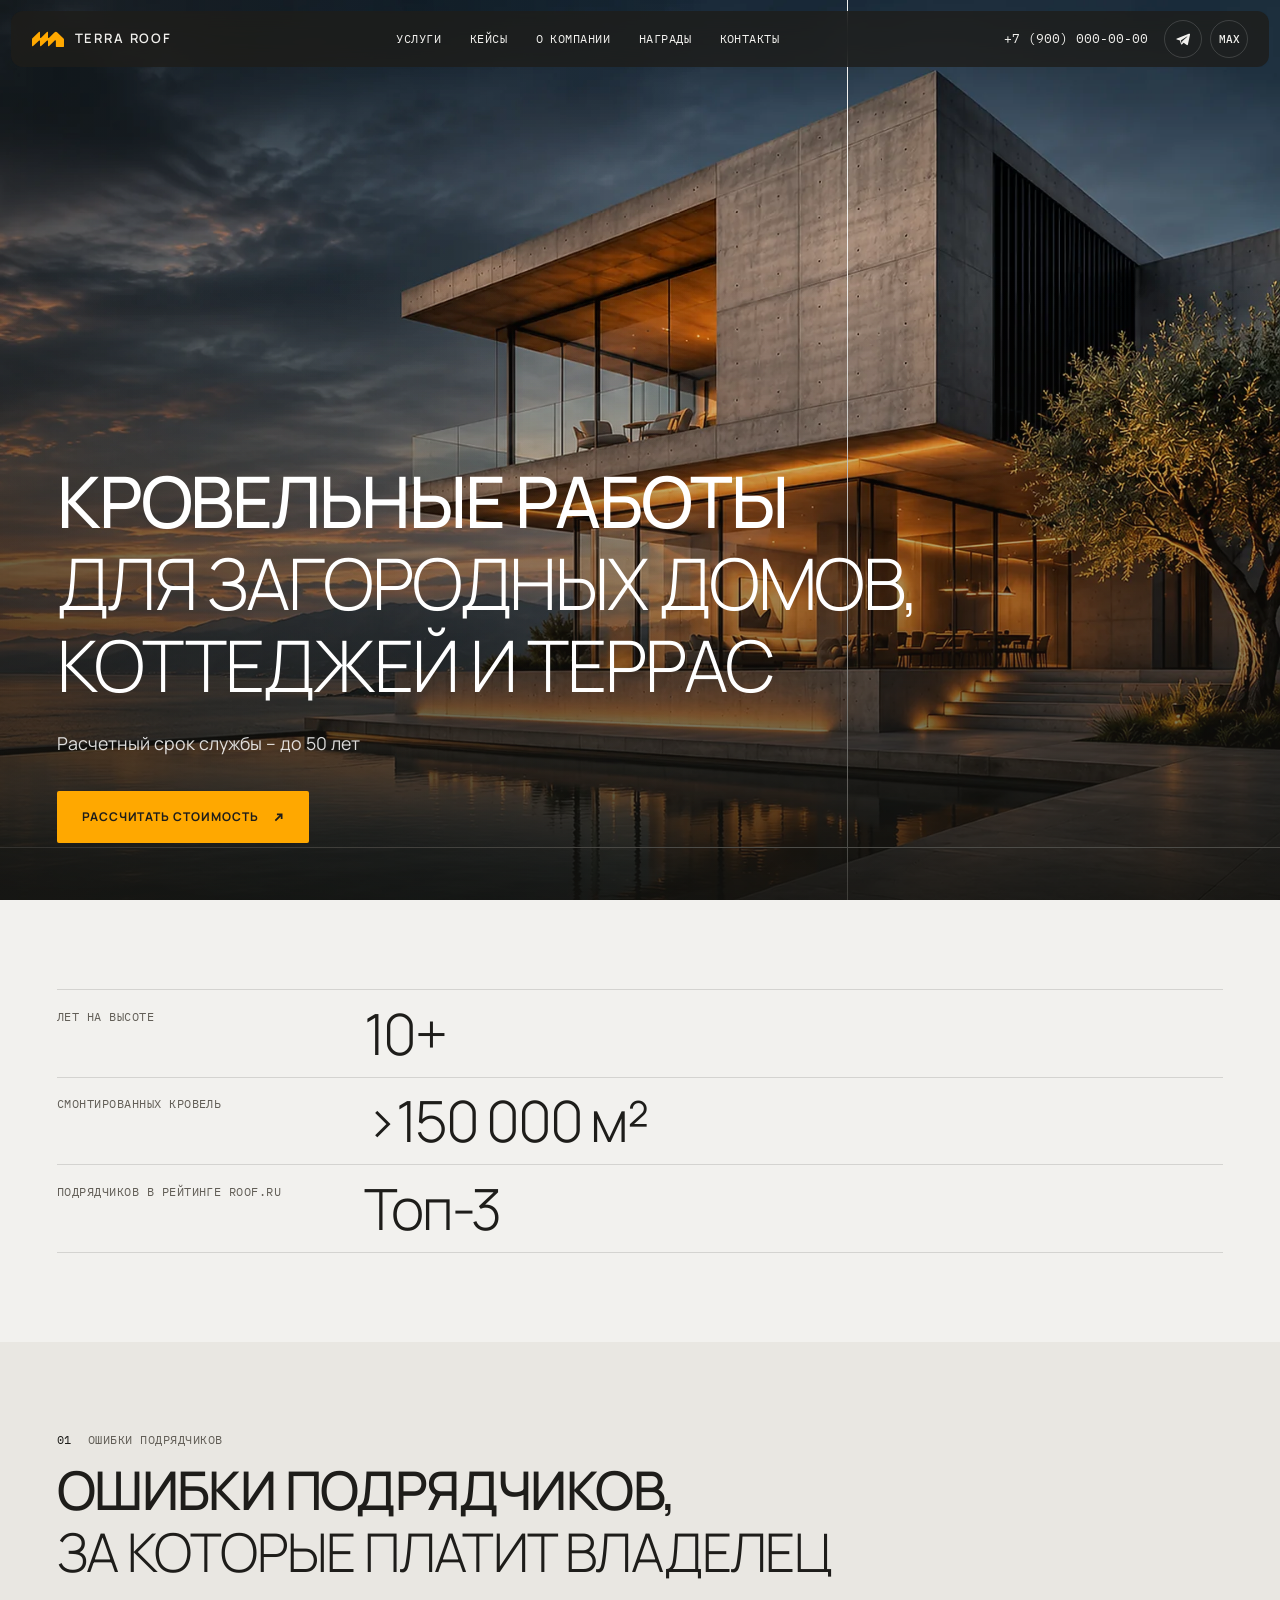
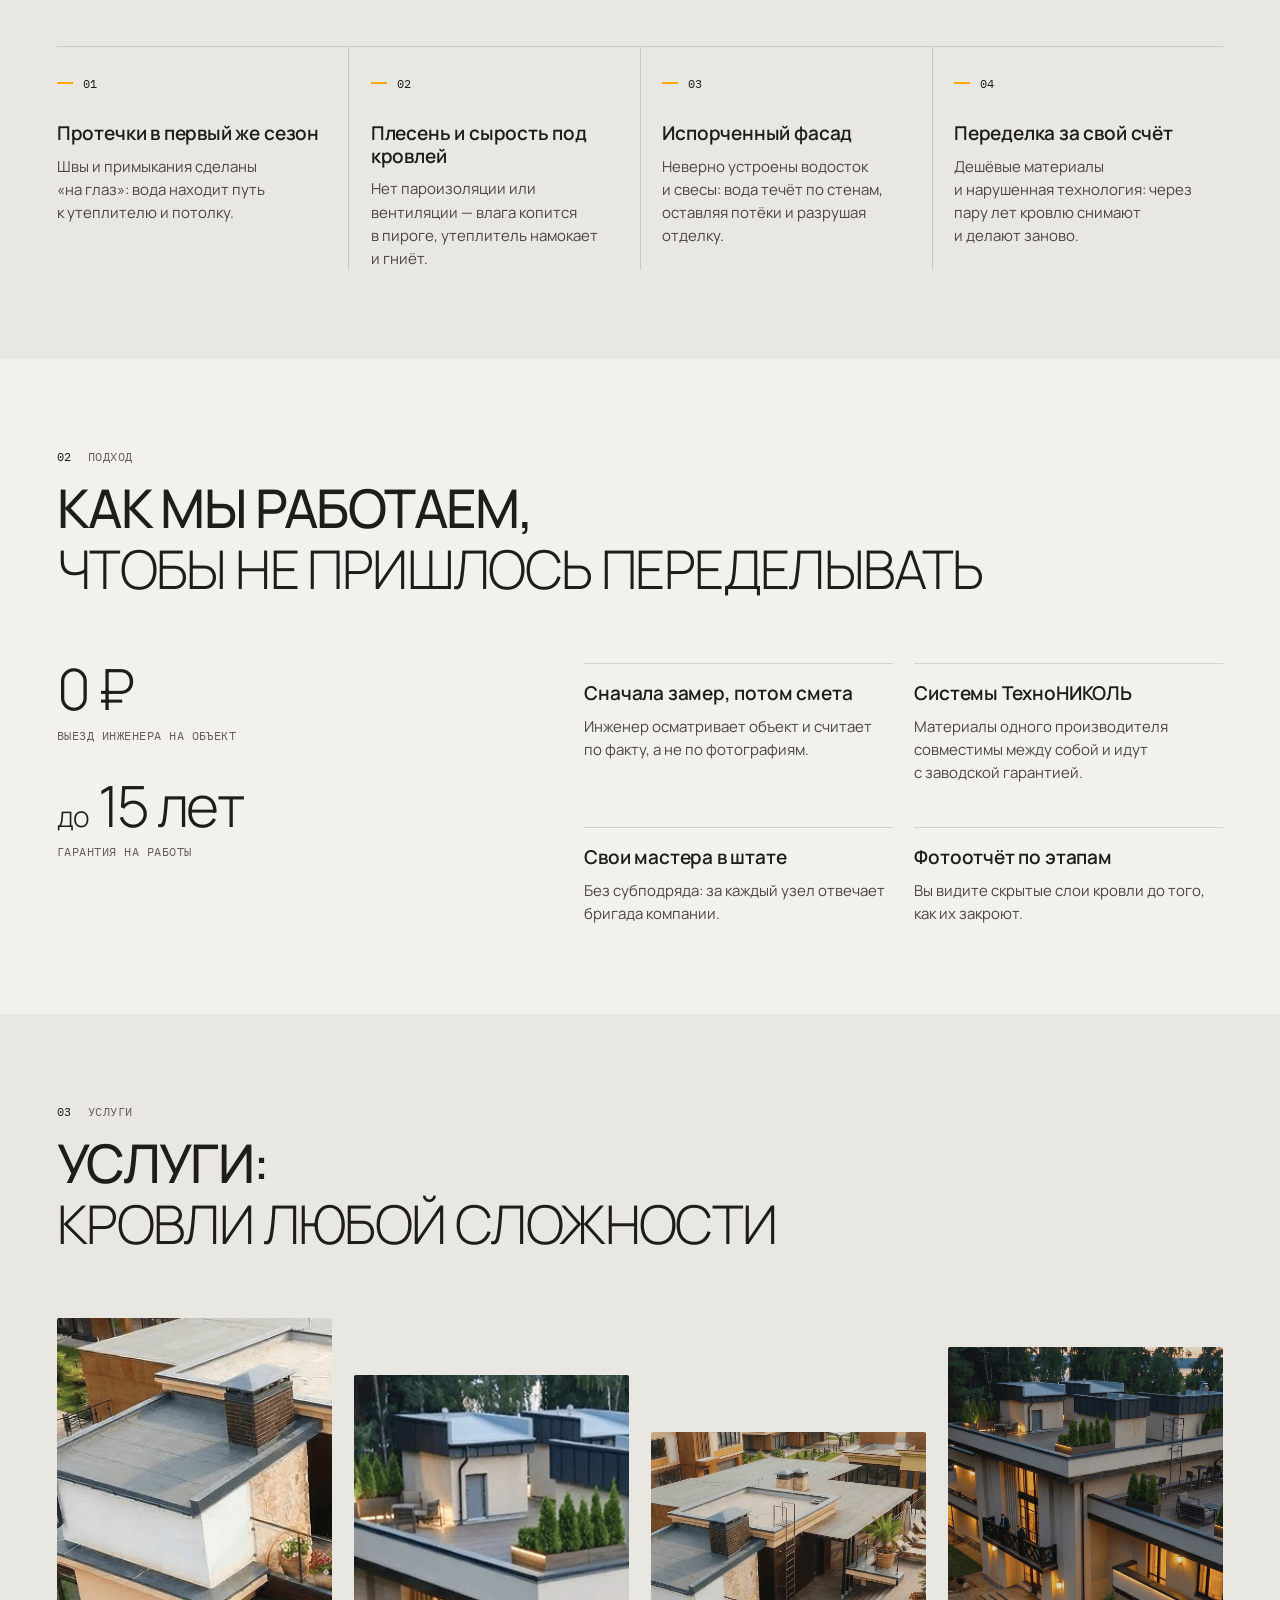
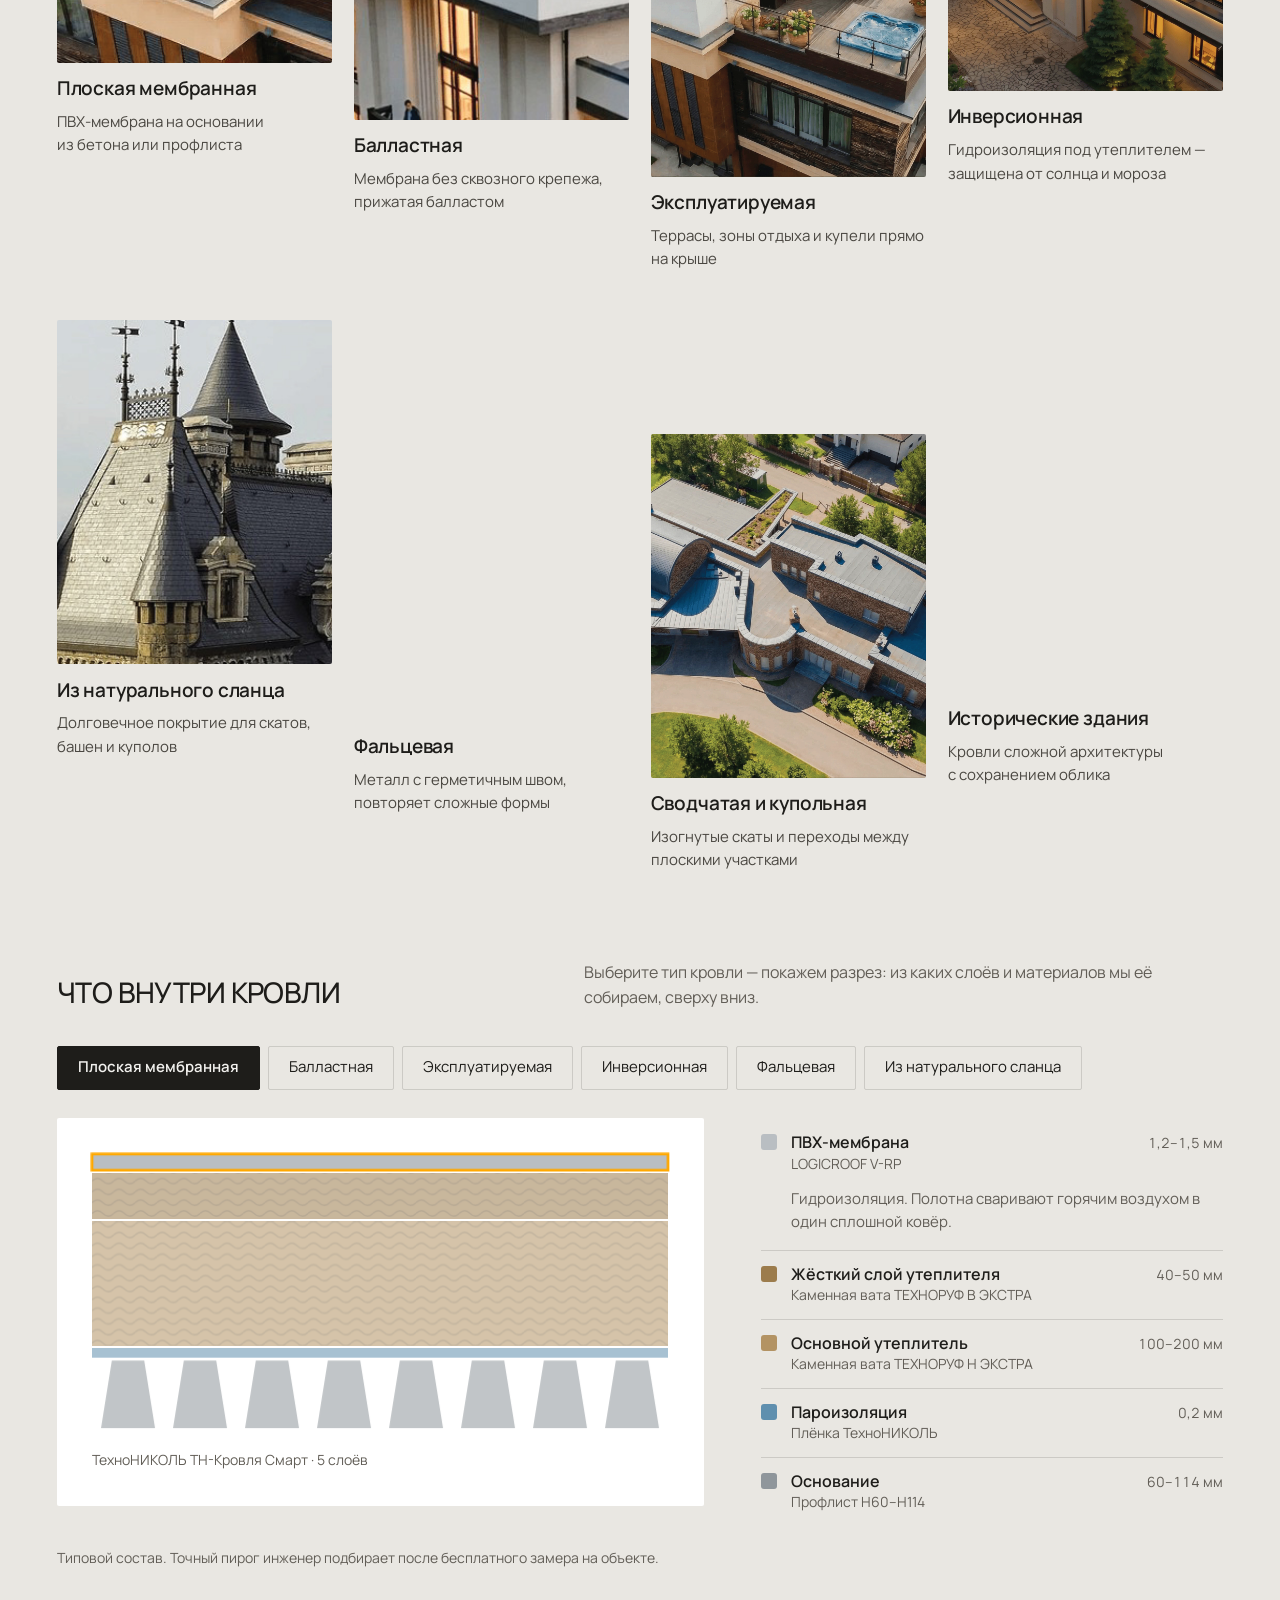
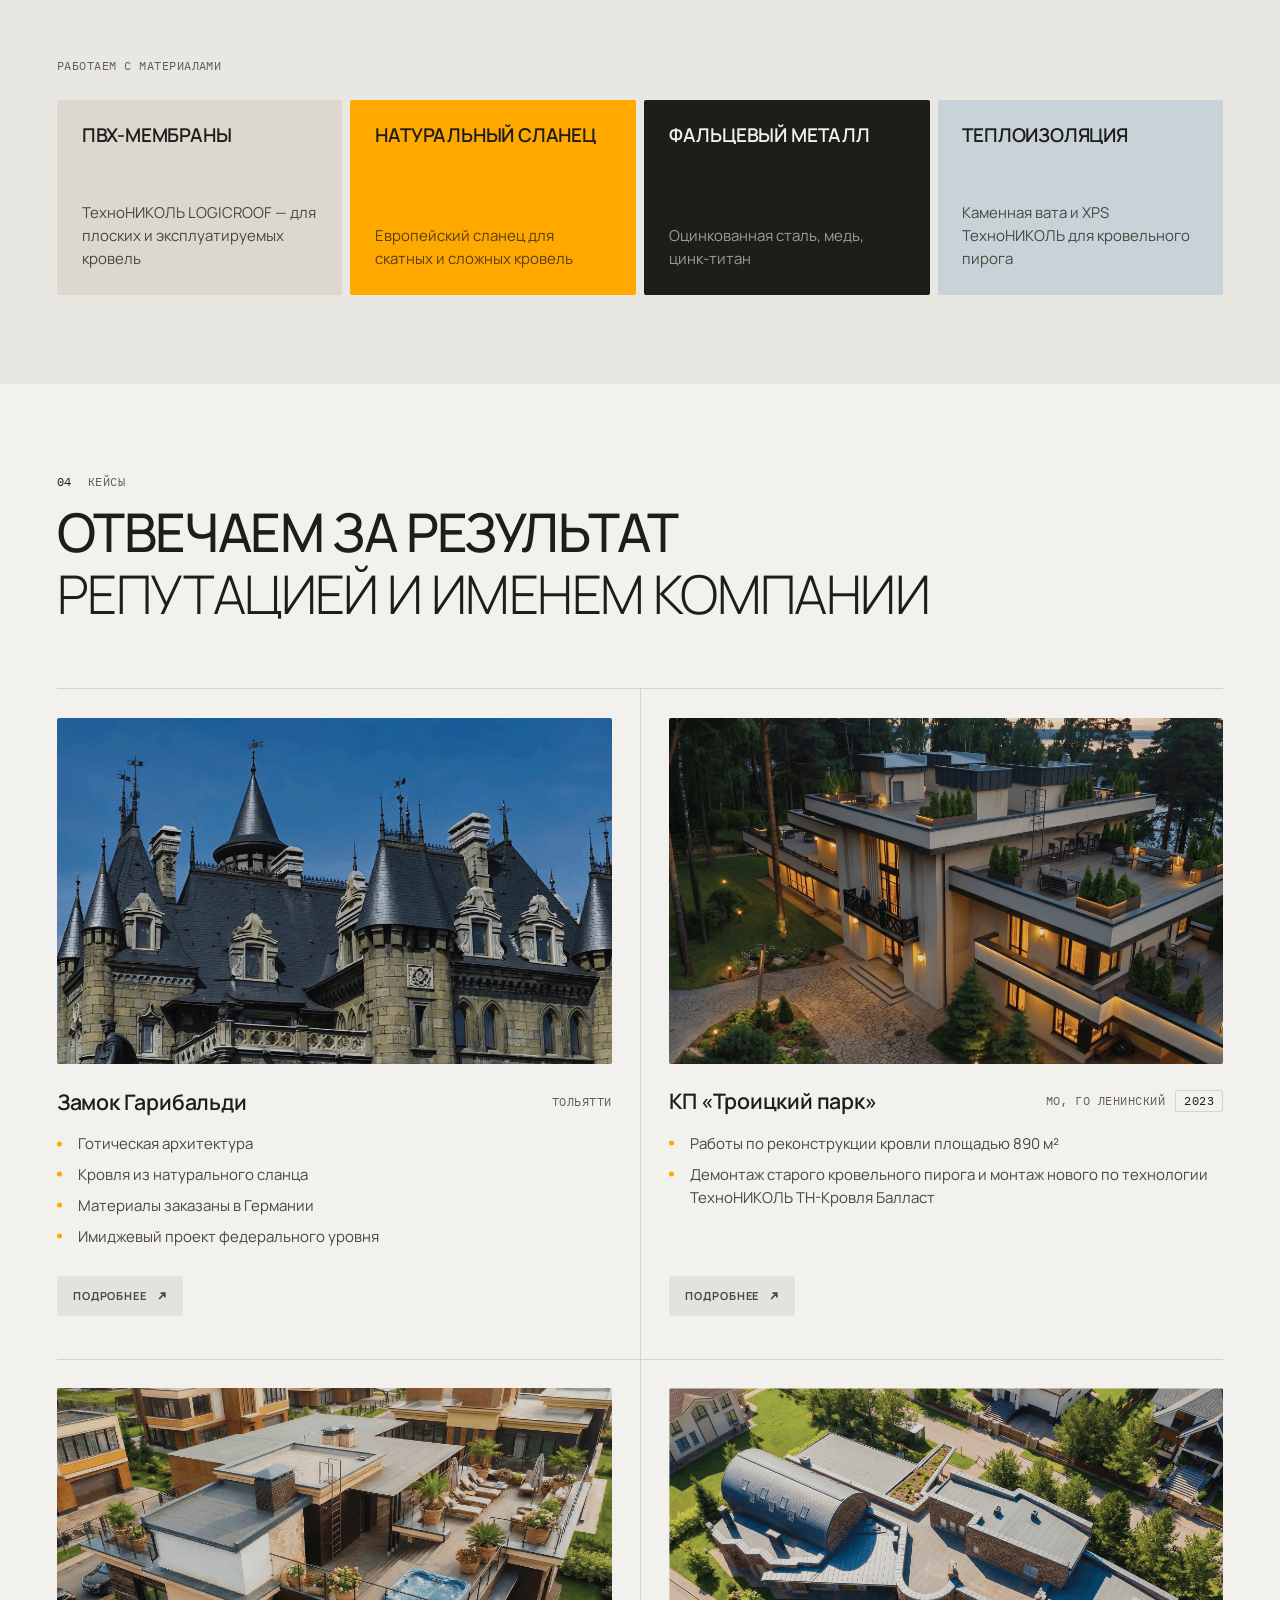
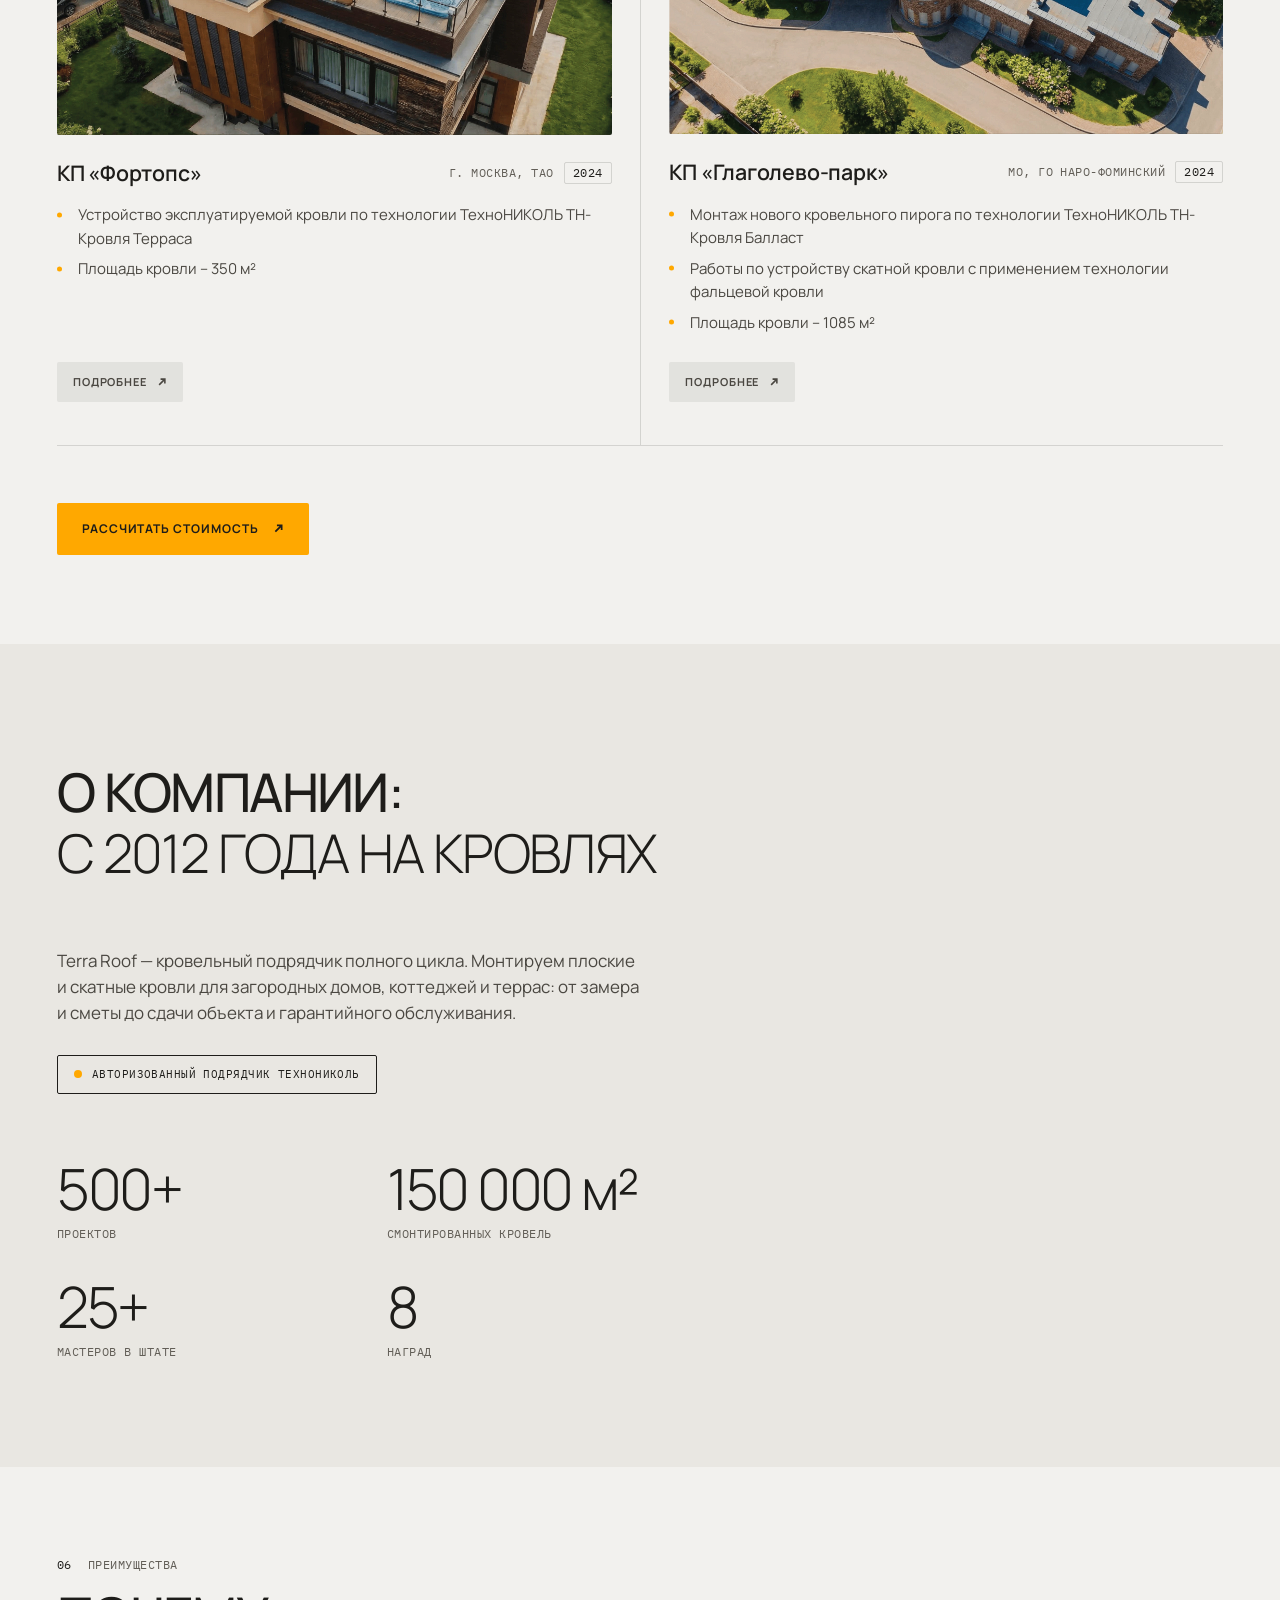
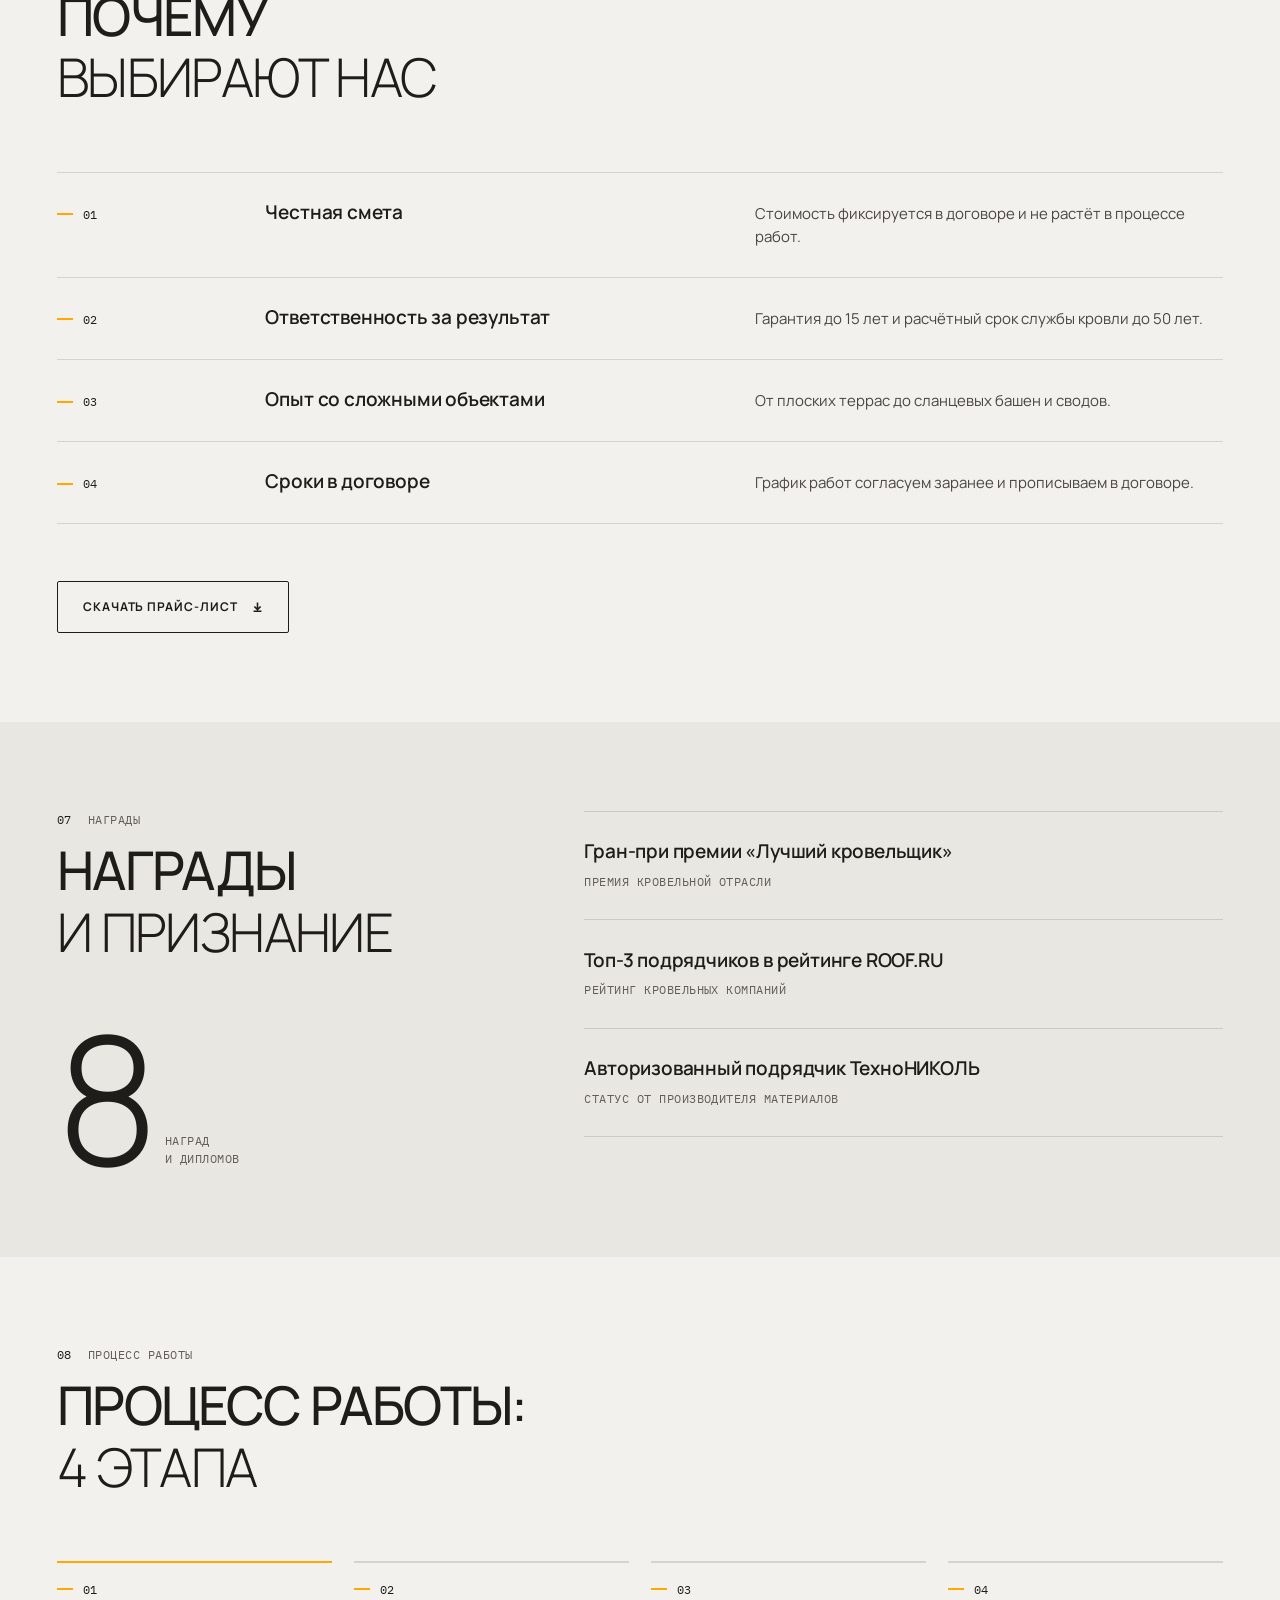
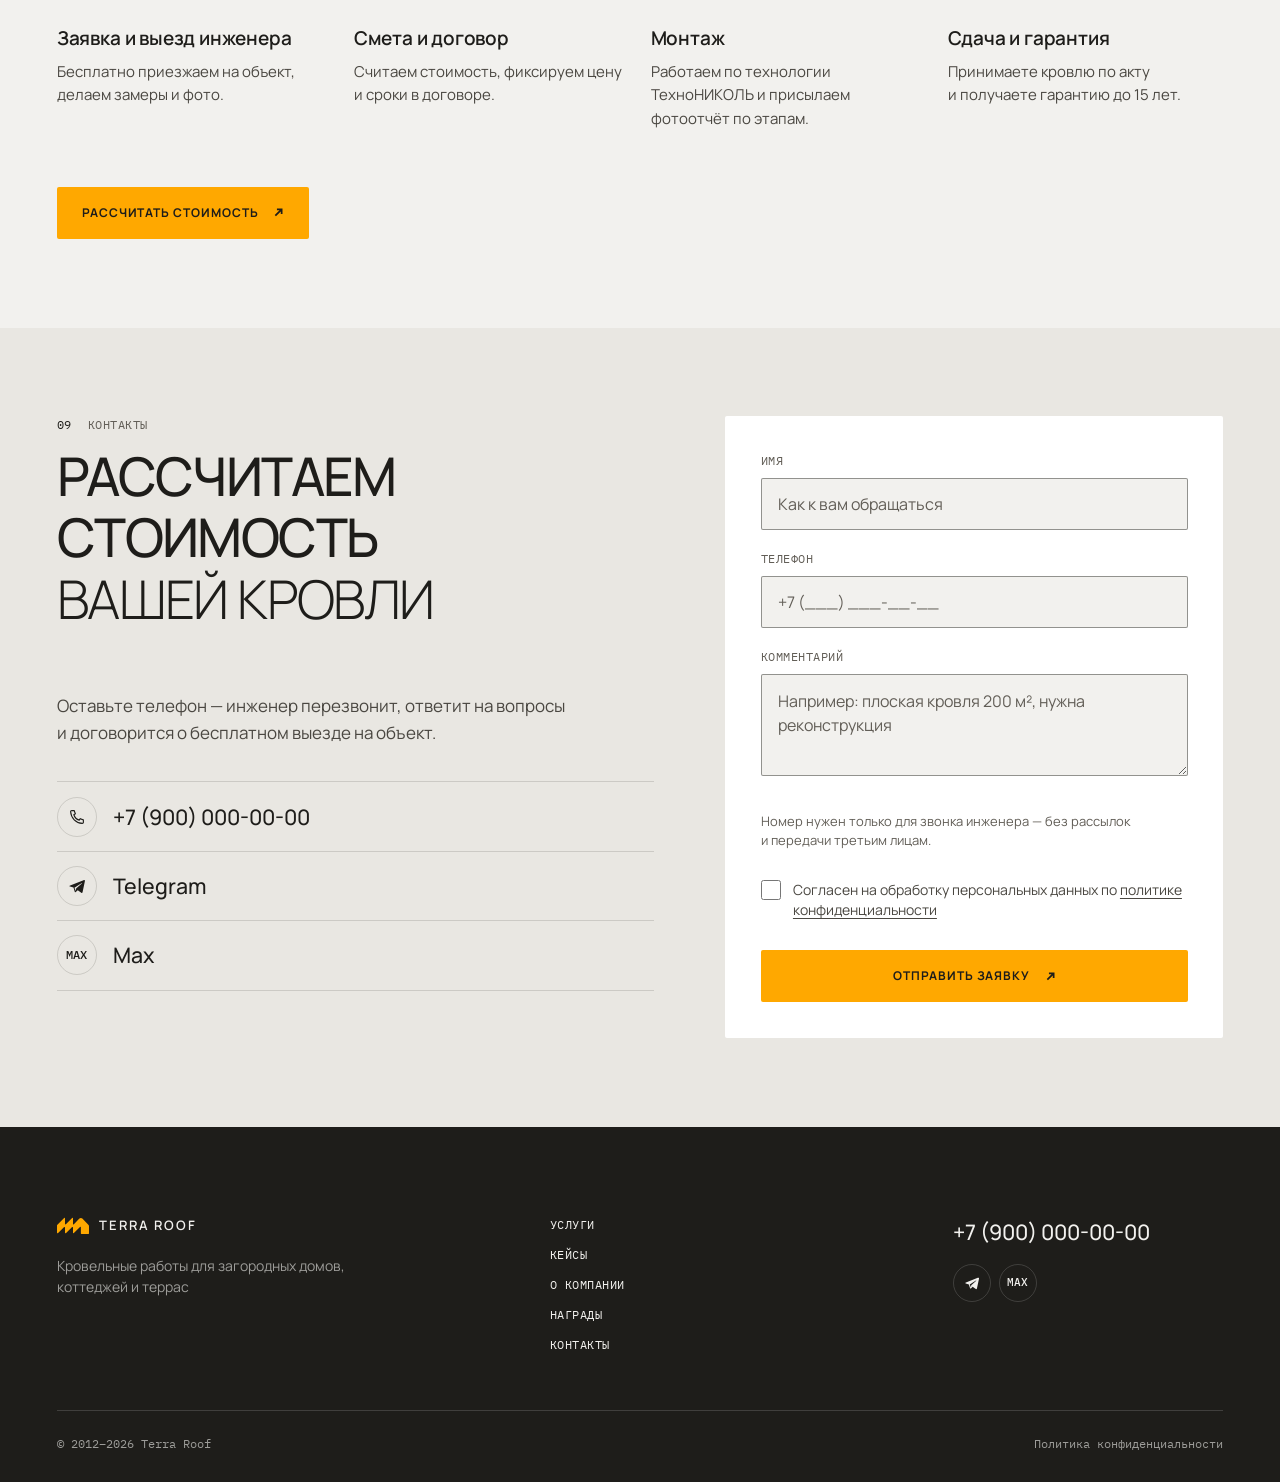
==== commit bb8eac76: "Оба варианта: интерактивный кровельный пирог — выбор типа кровли, разрез слоёв и материалы Co-Author" ====
--- a/v2/index.html
+++ b/v2/index.html
@@ -7,7 +7,7 @@
   <link rel="preconnect" href="https://fonts.googleapis.com">
   <link rel="preconnect" href="https://fonts.gstatic.com" crossorigin>
   <link href="https://fonts.googleapis.com/css2?family=IBM+Plex+Mono:wght@400;500&family=Manrope:wght@300;400;500;600;700&display=swap" rel="stylesheet">
-  <link rel="stylesheet" href="styles.css?v=17">
+  <link rel="stylesheet" href="styles.css?v=19">
 </head>
 <body>
 
@@ -234,6 +234,28 @@
             <p class="service__text">Кровли сложной архитектуры с&nbsp;сохранением облика</p>
           </li>
         </ul>
+
+        <div class="pie" data-pie>
+          <div class="pie__head">
+            <h3 class="pie__title">Что внутри кровли</h3>
+            <p class="pie__lead">Выберите тип кровли — покажем разрез: из каких слоёв и&nbsp;материалов мы&nbsp;её собираем, сверху вниз.</p>
+          </div>
+          <div class="pie__tabs" role="tablist" aria-label="Тип кровли"></div>
+          <div class="pie__body" role="tabpanel">
+            <figure class="pie__figure">
+              <svg class="pie__svg" role="img" aria-label="Разрез кровельного пирога: слои сверху вниз"></svg>
+              <figcaption class="pie__caption">
+                <span data-pie-system></span>
+                <button class="pie__case" type="button" data-pie-case hidden>Где делали: <span></span>
+                  <svg viewBox="0 0 14 14" width="12" height="12" aria-hidden="true"><path d="M3 11 11 3M5 3h6v6" fill="none" stroke="currentColor" stroke-width="1.6"/></svg>
+                </button>
+              </figcaption>
+            </figure>
+            <ol class="pie__layers"></ol>
+          </div>
+          <p class="pie__note">Типовой состав. Точный пирог инженер подбирает после бесплатного замера на&nbsp;объекте.</p>
+          <noscript><p class="pie__lead">Плоская мембранная кровля сверху вниз: ПВХ-мембрана LOGICROOF, жёсткий и&nbsp;основной слой каменной ваты ТЕХНОРУФ, пароизоляция, профлист.</p></noscript>
+        </div>
 
         <h3 class="materials__title">Работаем с&nbsp;материалами</h3>
         <ul class="materials">
@@ -735,5 +757,6 @@
 
   <script src="cases-data.js?v=15"></script>
   <script src="main.js?v=17"></script>
+  <script src="../pie.js?v=2"></script>
 </body>
 </html>
--- a/v2/styles.css
+++ b/v2/styles.css
@@ -404,6 +404,133 @@
 .material:nth-child(3) { background: var(--dark); color: var(--on-dark); }
 .material:nth-child(3) .material__text { color: var(--on-dark-muted); }
 .material:nth-child(4) { background: #c7d3d8; }
+
+/* ===== Кровельный пирог: выбор типа кровли, разрез и слои (данные и логика — pie.js) ===== */
+.pie { margin-top: var(--section-y); }
+.pie__head { display: grid; grid-template-columns: 5fr 7fr; gap: clamp(40px, 5.56vw, 160px); align-items: end; }
+.pie__title { font-size: clamp(24px, 2.22vw, 64px); font-weight: 500; line-height: 1.15; letter-spacing: -0.02em; text-transform: uppercase; }
+.pie__lead { max-width: 36em; font-size: clamp(16px, 1.11vw, 22px); line-height: 1.55; color: var(--muted); }
+.pie__tabs { display: flex; flex-wrap: wrap; gap: 8px; margin-top: clamp(28px, 2.78vw, 64px); }
+.pie__tab {
+  min-height: 44px;
+  padding: 0 20px;
+  border: 1px solid var(--line);
+  border-radius: var(--radius);
+  background: none;
+  color: var(--ink);
+  font: inherit;
+  font-size: 15px;
+  cursor: pointer;
+  transition: background-color 0.2s, border-color 0.2s, color 0.2s;
+}
+.pie__tab:hover { border-color: var(--ink); }
+.pie__tab:focus-visible { outline: 2px solid var(--ink); outline-offset: 2px; }
+.pie__tab[aria-selected="true"] { background: var(--ink); border-color: var(--ink); color: var(--bg); font-weight: 600; }
+.pie__body { display: grid; grid-template-columns: 7fr 5fr; gap: clamp(32px, 4.44vw, 128px); align-items: start; margin-top: clamp(24px, 2.22vw, 56px); }
+.pie__figure { margin: 0; padding: clamp(24px, 2.78vw, 72px); border-radius: var(--radius); background: var(--paper); }
+.pie__svg { display: block; width: 100%; height: auto; overflow: visible; }
+.pie__caption {
+  display: flex;
+  flex-wrap: wrap;
+  align-items: center;
+  justify-content: space-between;
+  gap: 8px 24px;
+  margin-top: clamp(20px, 1.67vw, 40px);
+  font-size: 14px;
+  color: var(--muted);
+}
+.pie__case {
+  display: inline-flex;
+  align-items: center;
+  gap: 8px;
+  min-height: 44px;
+  padding: 0;
+  border: 0;
+  background: none;
+  color: var(--ink);
+  font: inherit;
+  font-size: 14px;
+  font-weight: 600;
+  text-decoration: underline;
+  text-decoration-color: var(--accent);
+  text-underline-offset: 0.25em;
+  cursor: pointer;
+}
+.pie__case:hover { color: var(--ink-2); }
+.pie__layers { list-style: none; margin: 0; padding: 0; }
+.pie__layer button {
+  display: grid;
+  grid-template-columns: 16px 1fr auto;
+  align-items: baseline;
+  gap: 14px;
+  width: 100%;
+  min-height: 44px;
+  padding: 14px 0;
+  border: 0;
+  background: none;
+  color: var(--ink);
+  font: inherit;
+  text-align: left;
+  cursor: pointer;
+}
+.pie__layer + .pie__layer button { box-shadow: inset 0 1px 0 var(--line); }
+.pie__layer button:focus-visible { outline: 2px solid var(--ink); outline-offset: 2px; }
+.pie__swatch { width: 16px; height: 16px; border-radius: 3px; translate: 0 2px; }
+.pie__layer-name { font-size: clamp(16px, 1.11vw, 22px); font-weight: 600; line-height: 1.3; }
+.pie__layer-material { display: block; margin-top: 2px; font-size: 14px; font-weight: 400; color: var(--muted); }
+.pie__layer-size { font-size: 14px; color: var(--muted); font-variant-numeric: tabular-nums; white-space: nowrap; }
+.pie__layer-text {
+  margin: 0;
+  padding: 0 0 16px 30px;
+  font-size: 15px;
+  line-height: 1.55;
+  color: var(--muted);
+}
+.pie__layer:not(.is-active) .pie__layer-text { display: none; }
+.pie__layer.is-active .pie__layer-name { color: var(--ink); }
+.pie__note { margin-top: clamp(20px, 1.67vw, 40px); font-size: 14px; color: var(--muted); }
+.pie__fill--membrane { fill: #b9bec2; background: #b9bec2; }
+.pie__fill--film { fill: #5f8fae; background: #5f8fae; }
+.pie__fill--geo { fill: #e6e2d8; background: #e6e2d8; }
+.pie__fill--wool { fill: #b39363; background: #b39363; }
+.pie__fill--wool-dense { fill: #9c7c4c; background: #9c7c4c; }
+.pie__fill--xps { fill: #e9852d; background: #e9852d; }
+.pie__fill--gravel { fill: #6f6c66; background: #6f6c66; }
+.pie__fill--slab { fill: #8d8a84; background: #8d8a84; }
+.pie__fill--metal { fill: #8f969b; background: #8f969b; }
+.pie__fill--metal-seam { fill: #a9b0b4; }
+.pie__fill--wood { fill: #b88a5a; background: #b88a5a; }
+.pie__fill--deck { fill: #8f6240; background: #8f6240; }
+.pie__fill--support { fill: #4b4b4a; background: #4b4b4a; }
+.pie__fill--slope { fill: #c4b49b; background: #c4b49b; }
+.pie__fill--mat { fill: #3b3b39; background: #3b3b39; }
+.pie__fill--slate { fill: #3d434b; background: #3d434b; stroke: #2a2e33; stroke-width: 1; }
+.pie__mark { fill: rgba(0, 0, 0, 0.22); }
+.pie__fill--gravel + .pie__overlay { opacity: 1; }
+.pie__stroke { fill: none; stroke: rgba(0, 0, 0, 0.2); stroke-width: 1.4; }
+.pie__hit { fill: transparent; stroke: none; cursor: pointer; }
+.pie__band { transition: opacity 0.3s; }
+.pie__svg.has-active .pie__band:not(.is-active) { opacity: 0.55; }
+.pie__case[hidden] { display: none; }
+.pie__band.is-active .pie__hit { stroke: var(--accent); stroke-width: 3; }
+@media (prefers-reduced-motion: no-preference) {
+  .pie__band {
+    transform-box: fill-box;
+    animation: pie-in 0.55s cubic-bezier(0.2, 0.7, 0.2, 1) both;
+    animation-delay: calc(var(--i) * 60ms);
+  }
+  @keyframes pie-in { from { opacity: 0; transform: translateY(-16px); } }
+}
+
+@media (max-width: 1024px) {
+  .pie__head,
+  .pie__body { grid-template-columns: 1fr; }
+  .pie__head { gap: 12px; }
+}
+@media (max-width: 768px) {
+  .pie__tab { padding: 0 16px; font-size: 14px; }
+  .pie__figure { padding: 20px 16px; }
+}
 
 /* ===== Кейсы: сетка с тонкими линиями ===== */
 .cases__grid { display: grid; grid-template-columns: repeat(2, 1fr); border-bottom: 1px solid var(--line); }
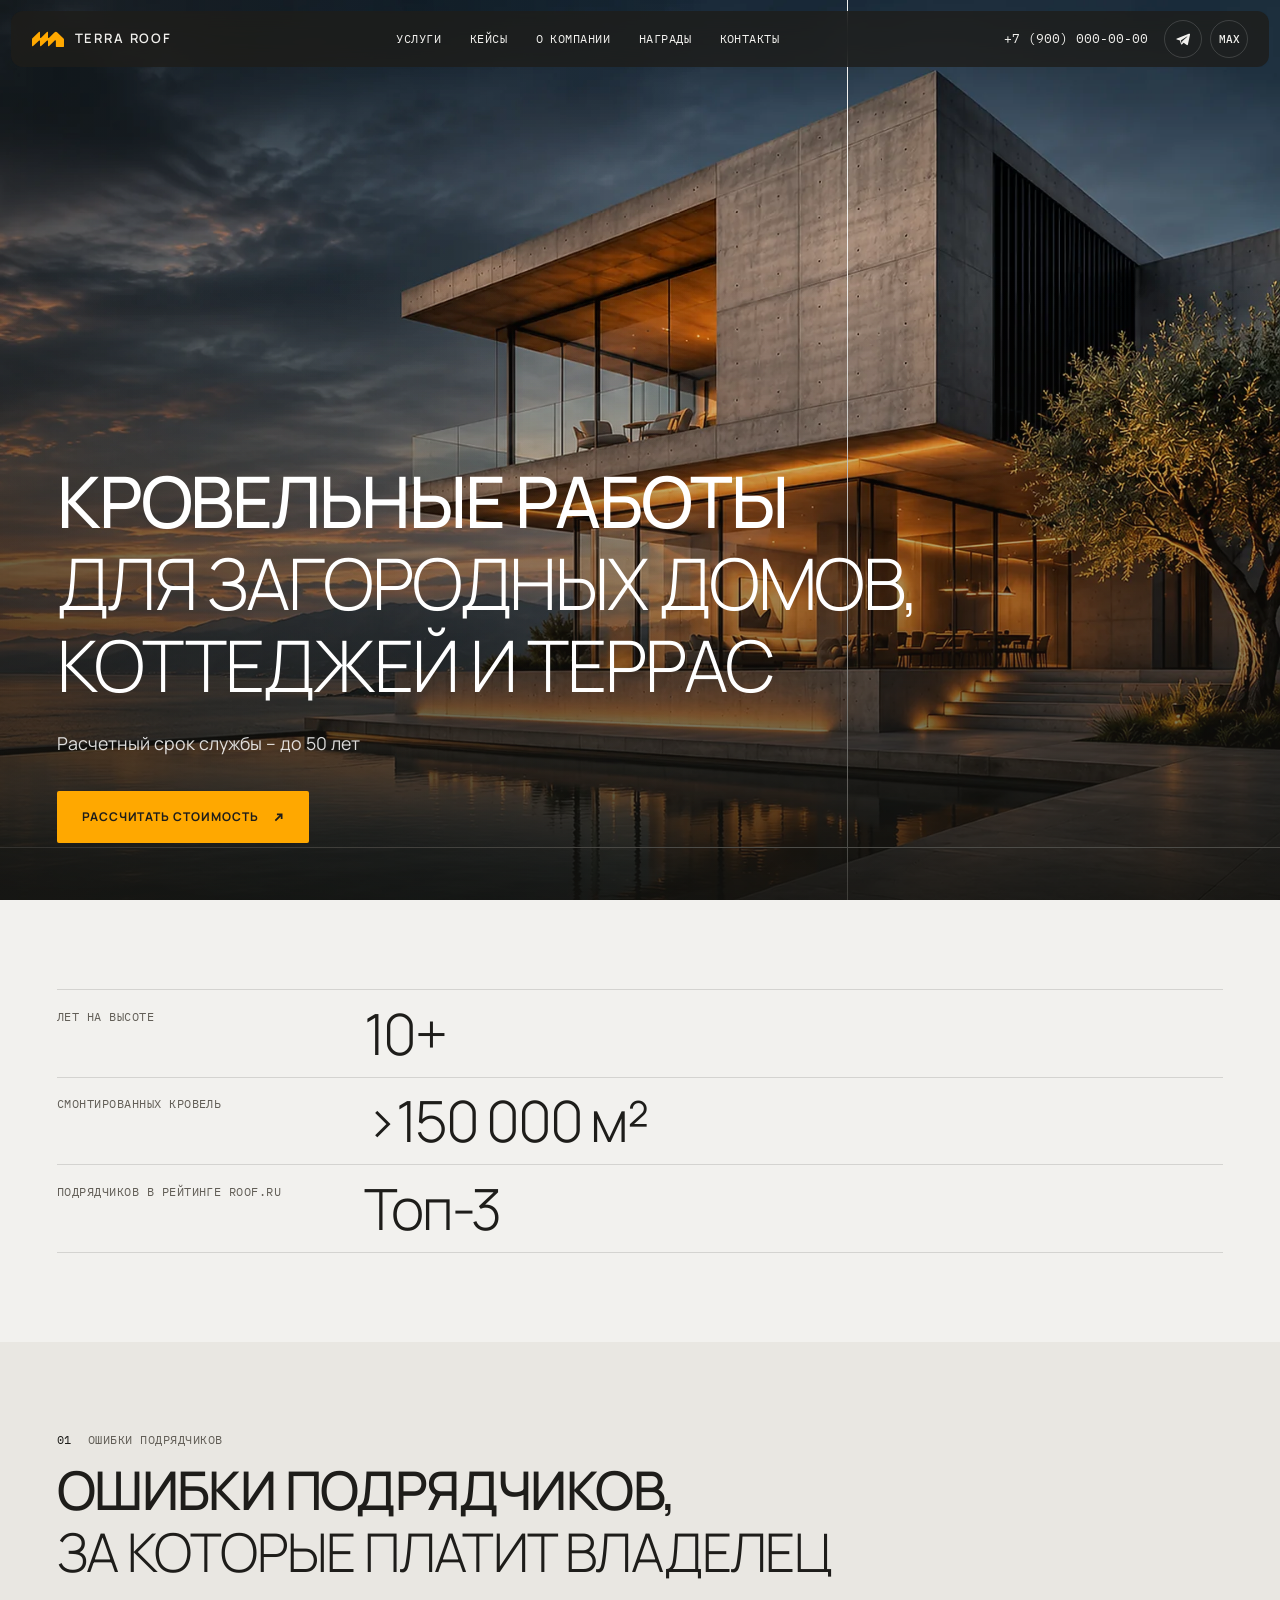
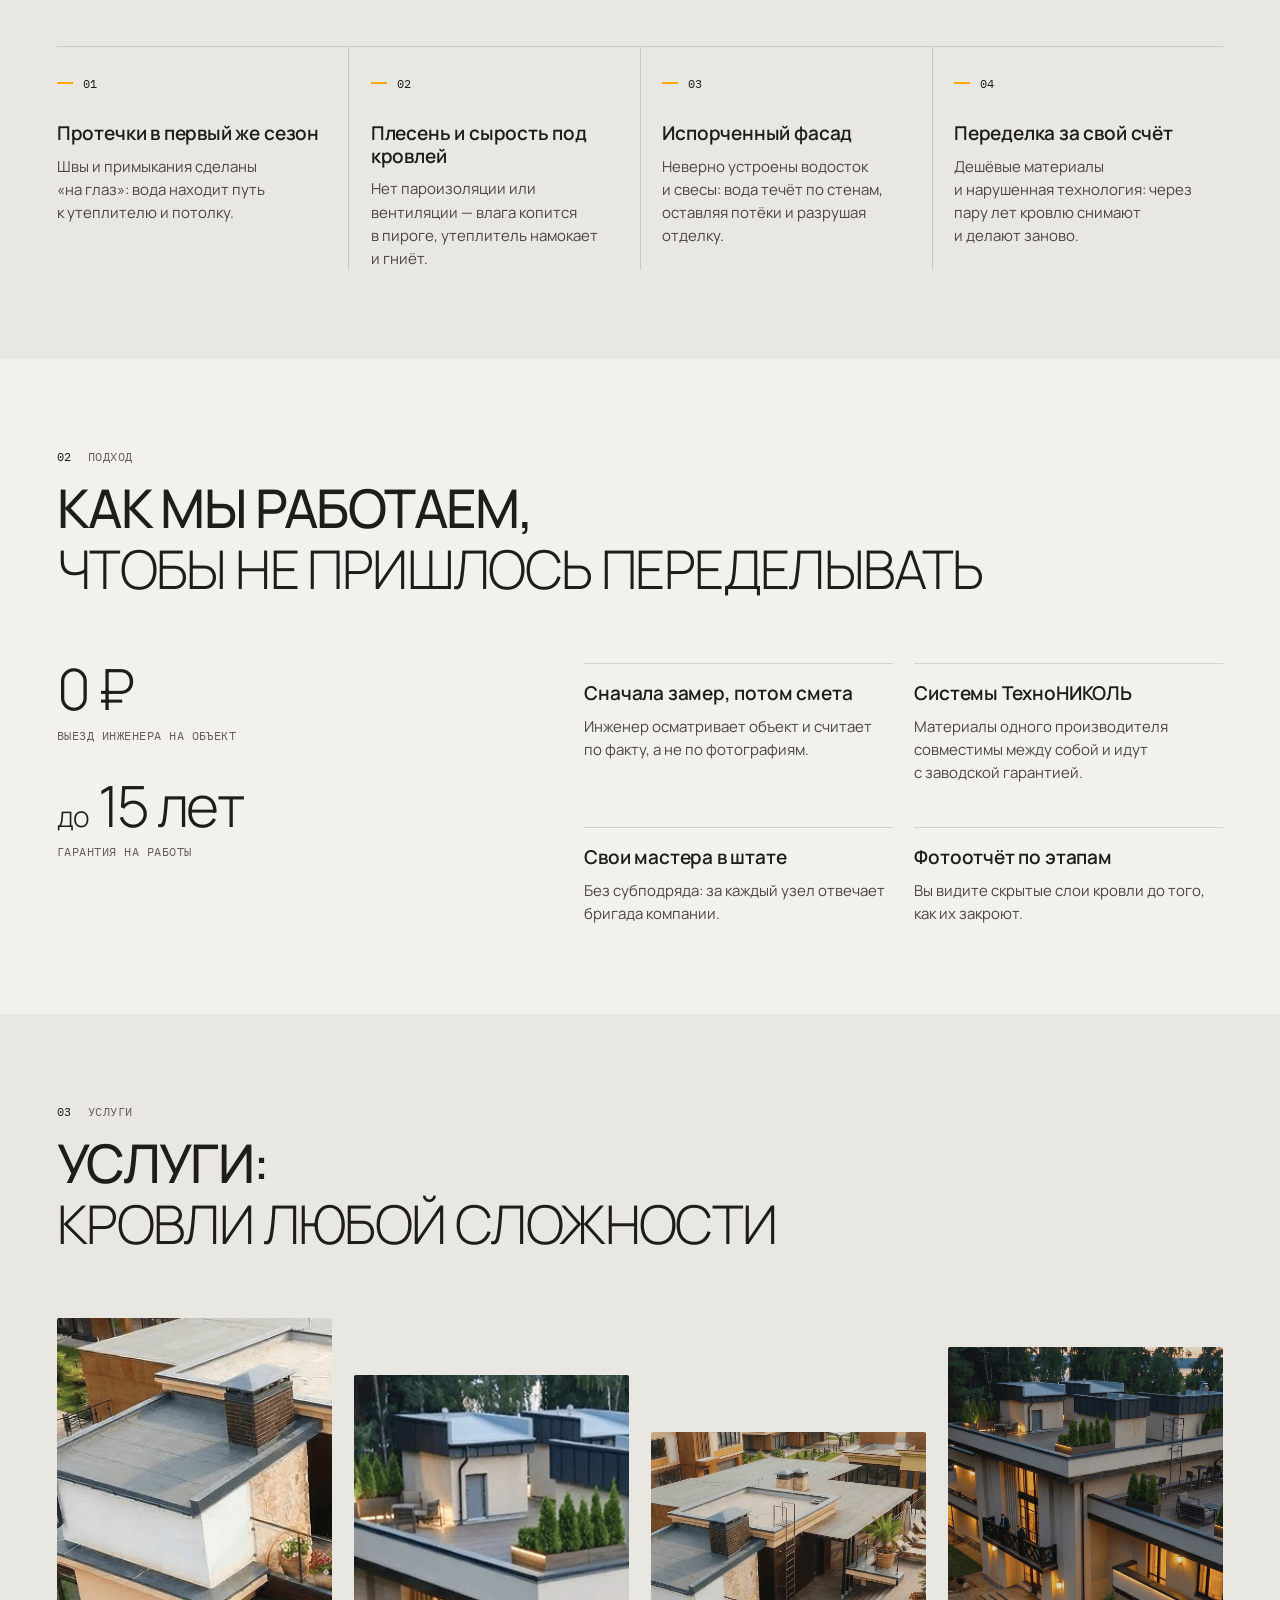
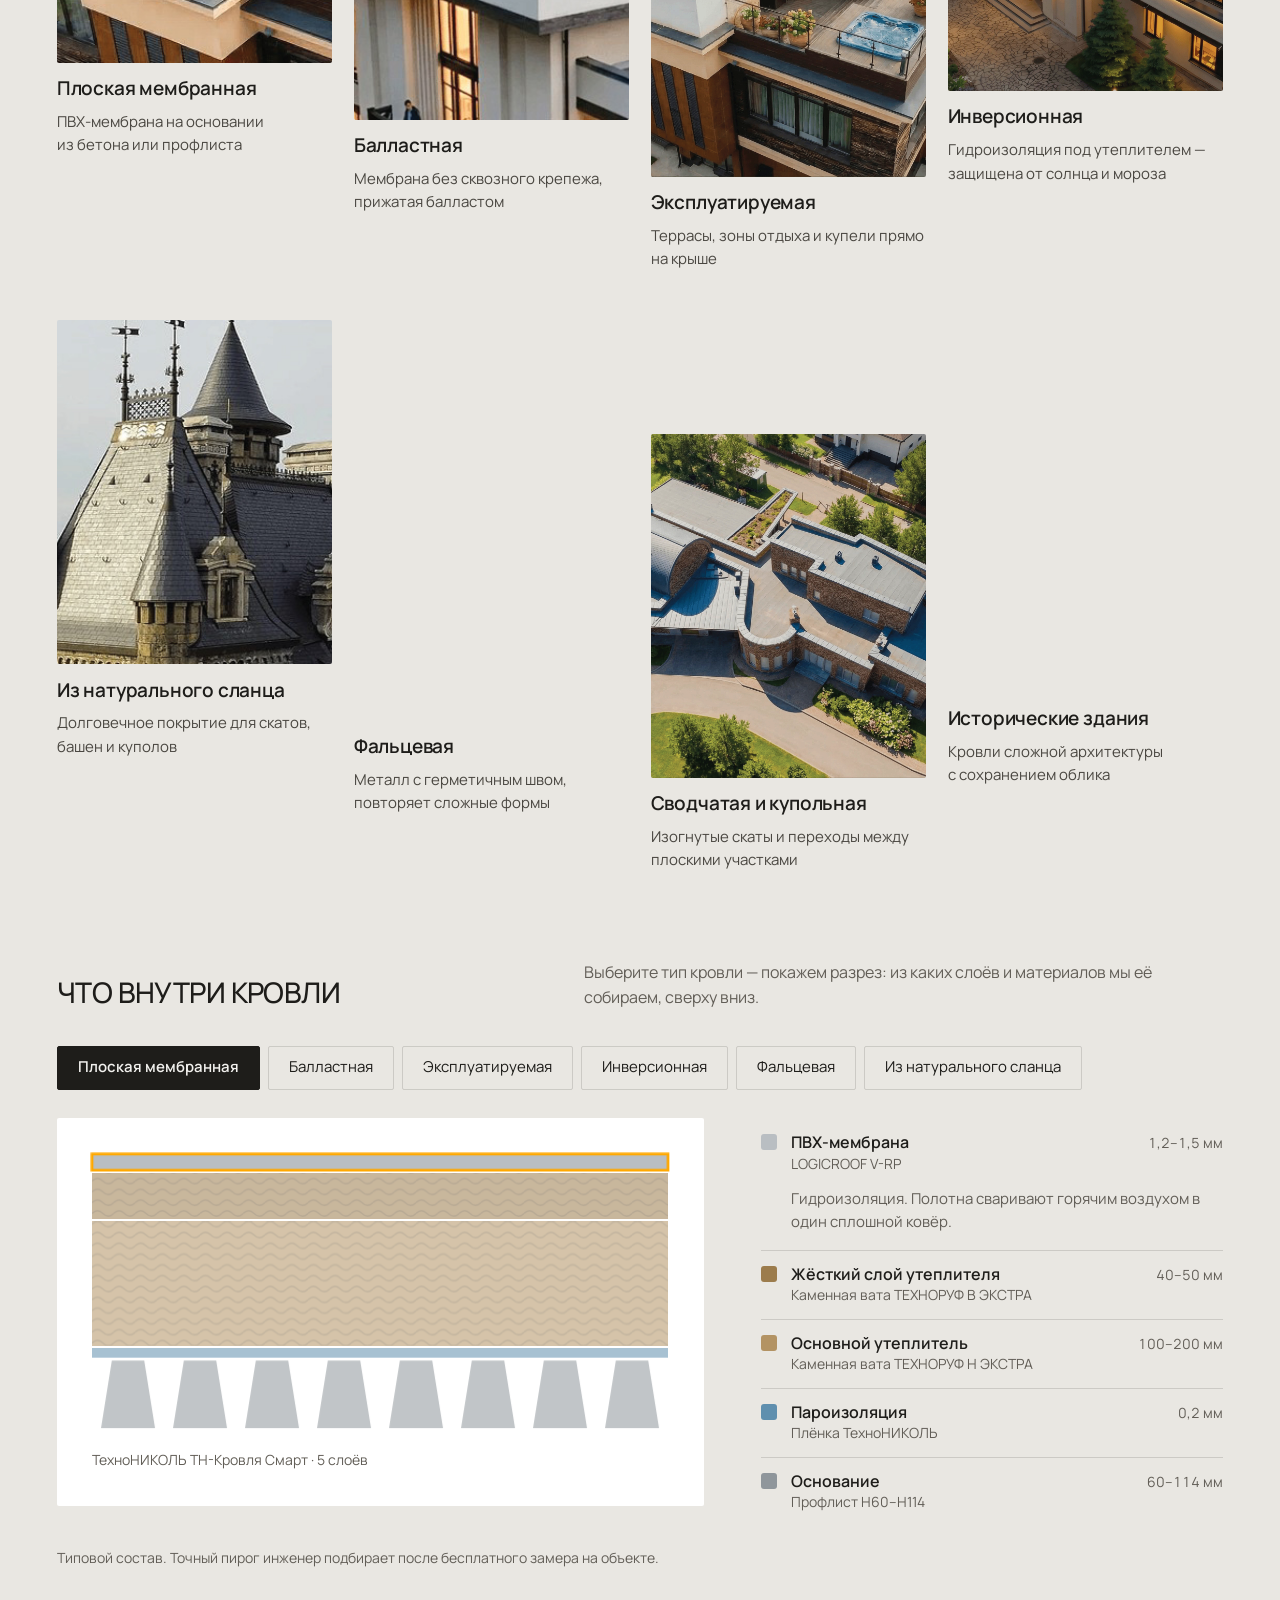
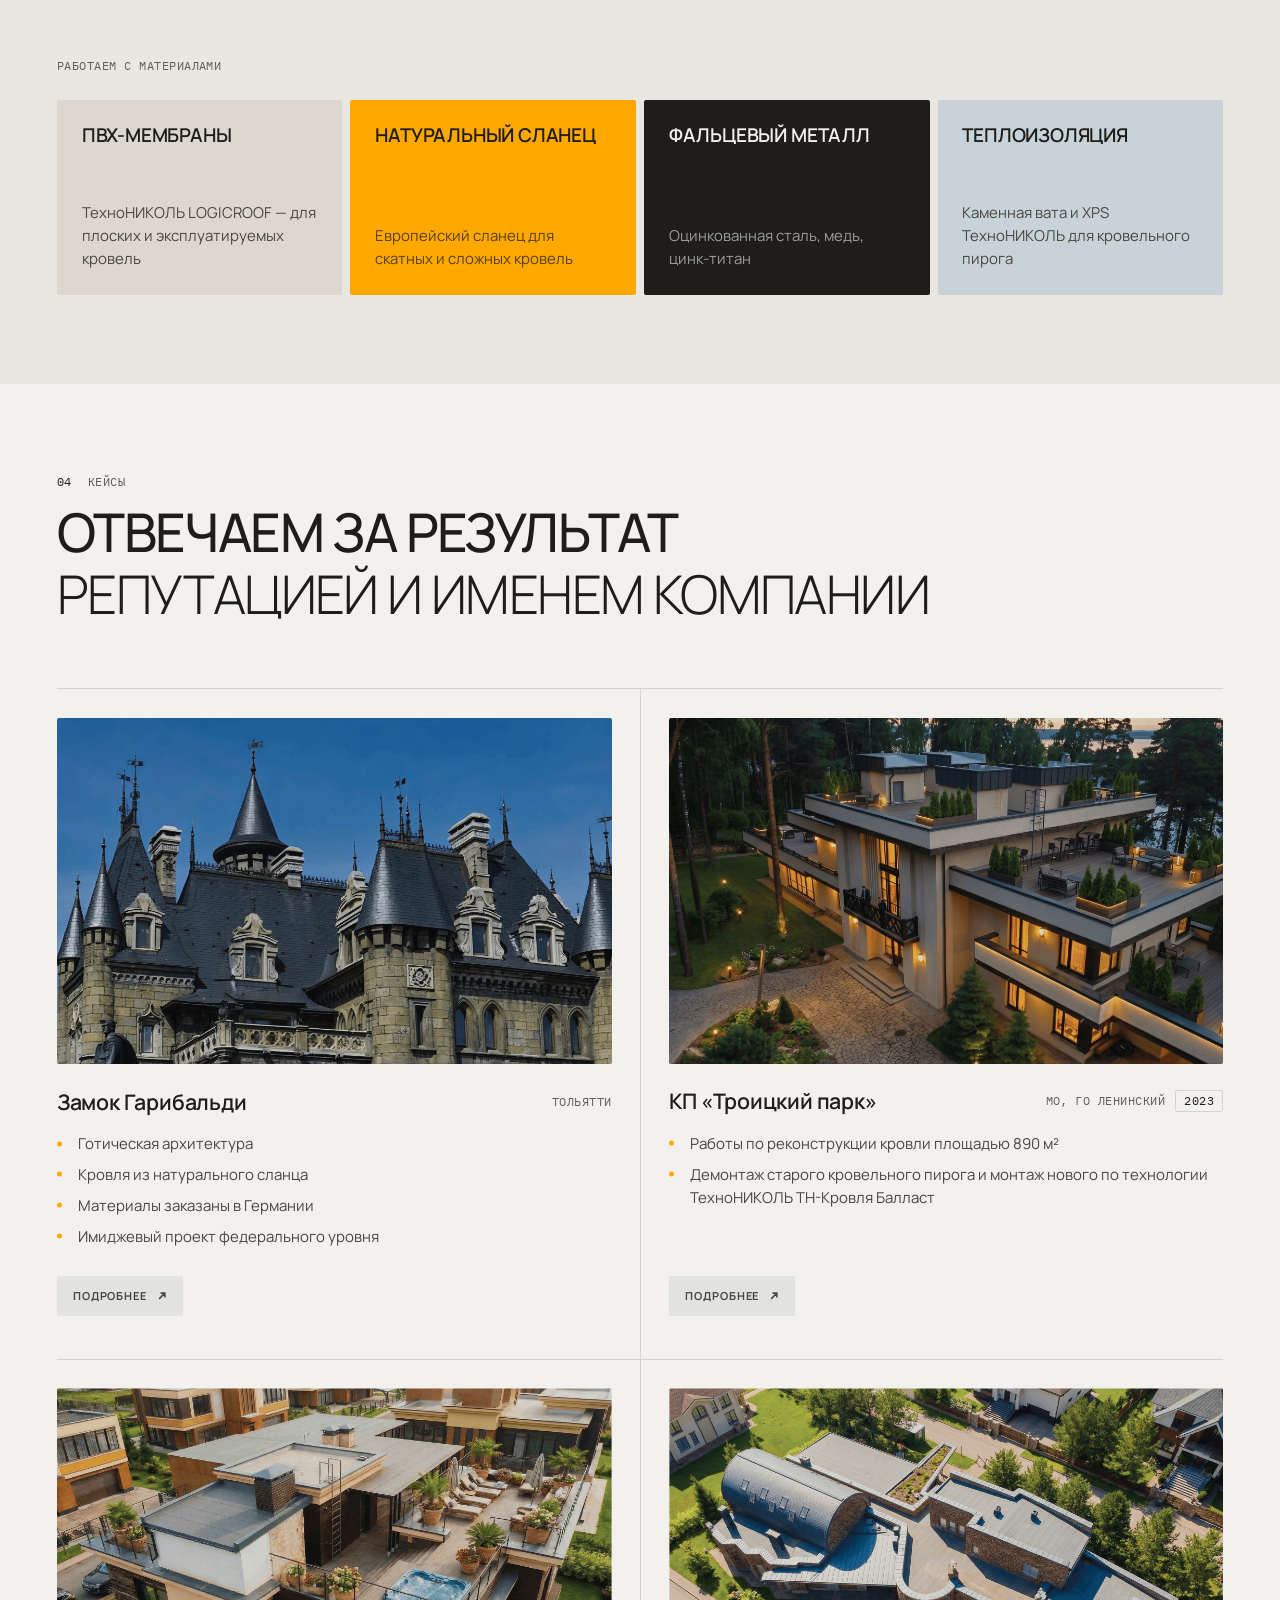
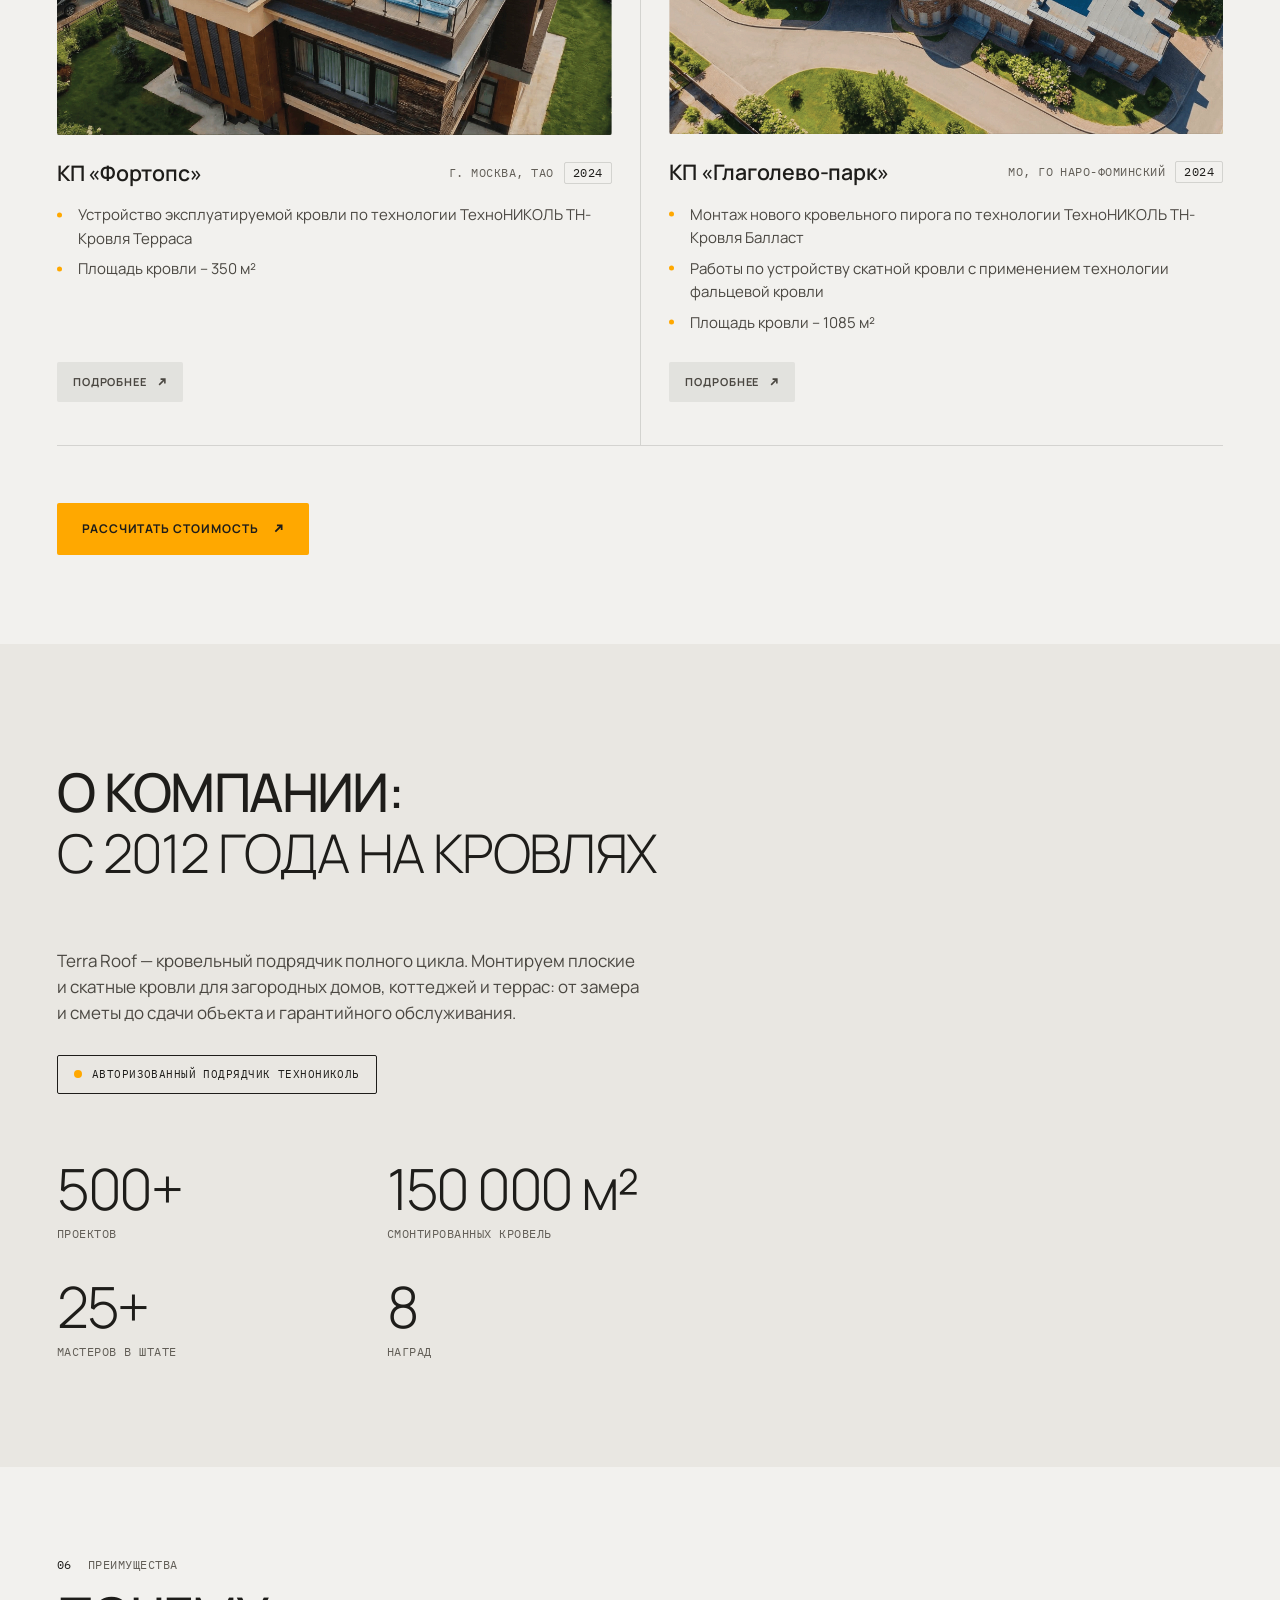
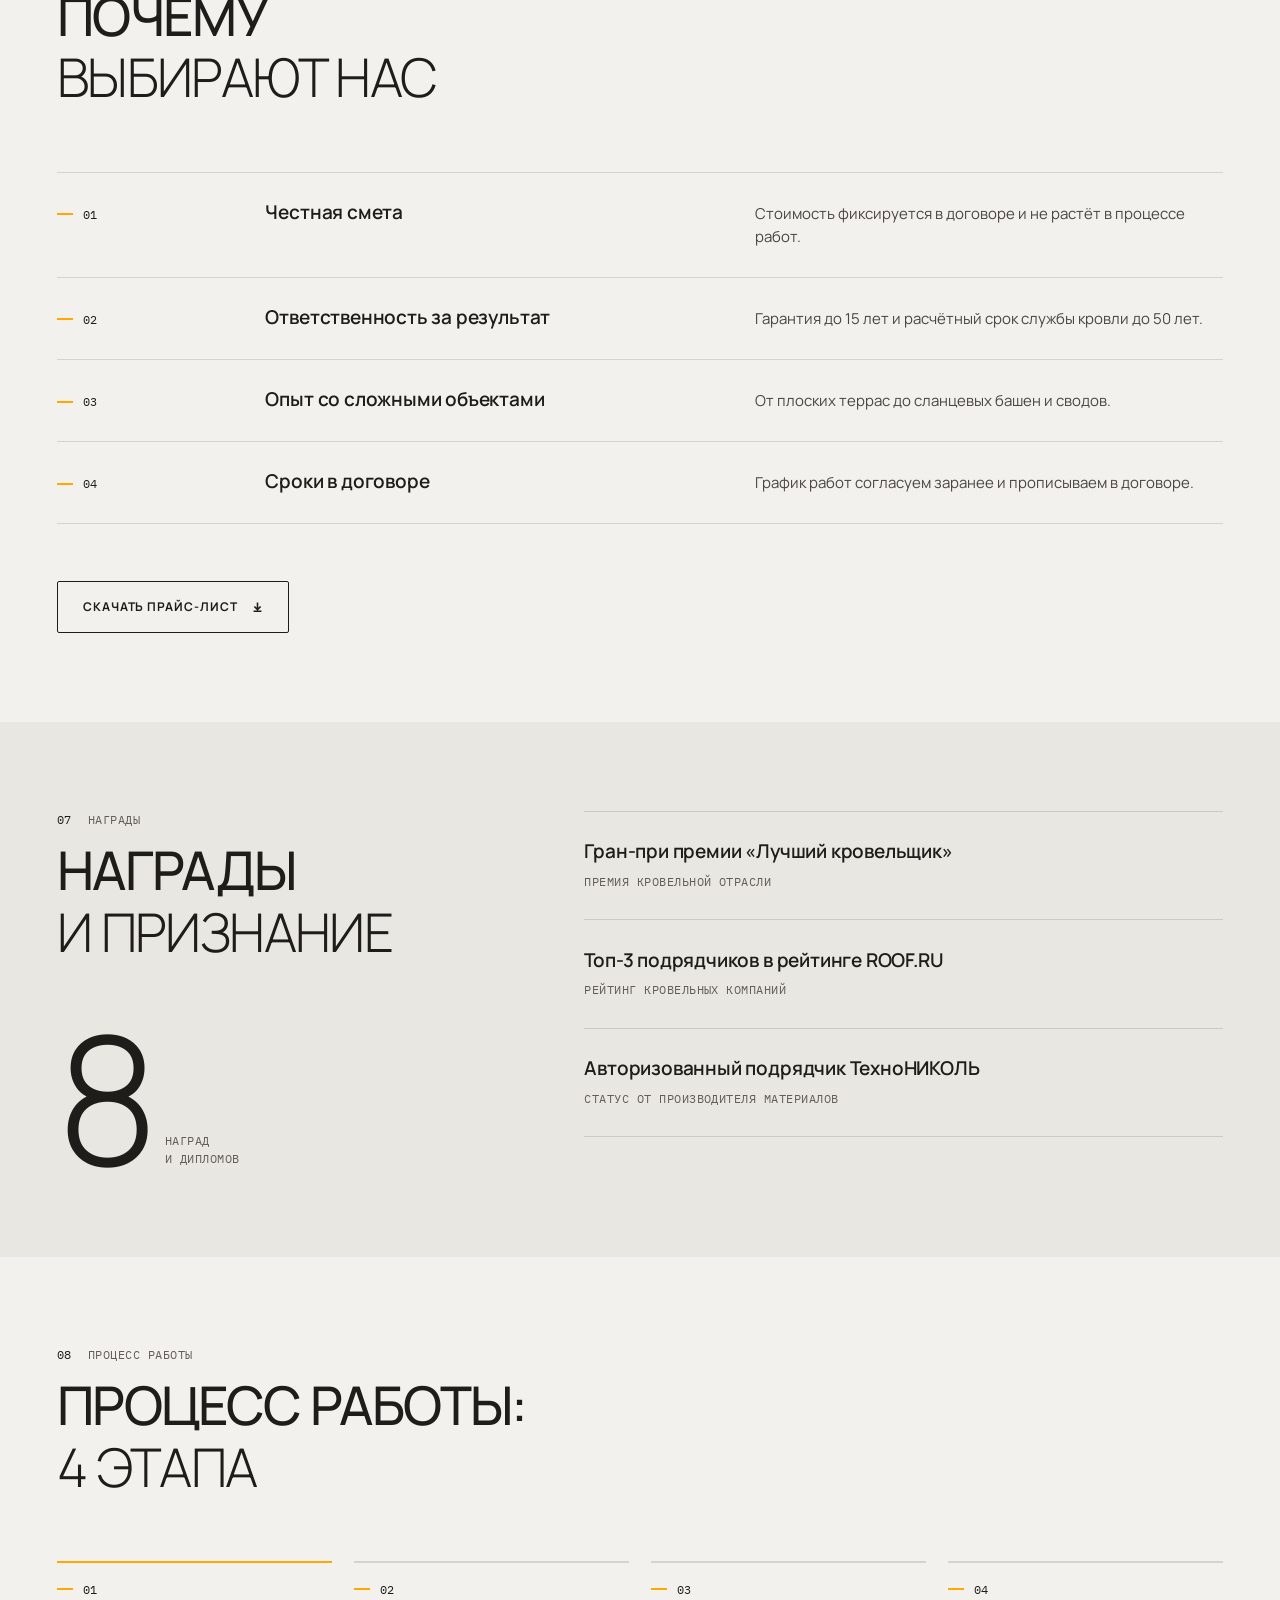
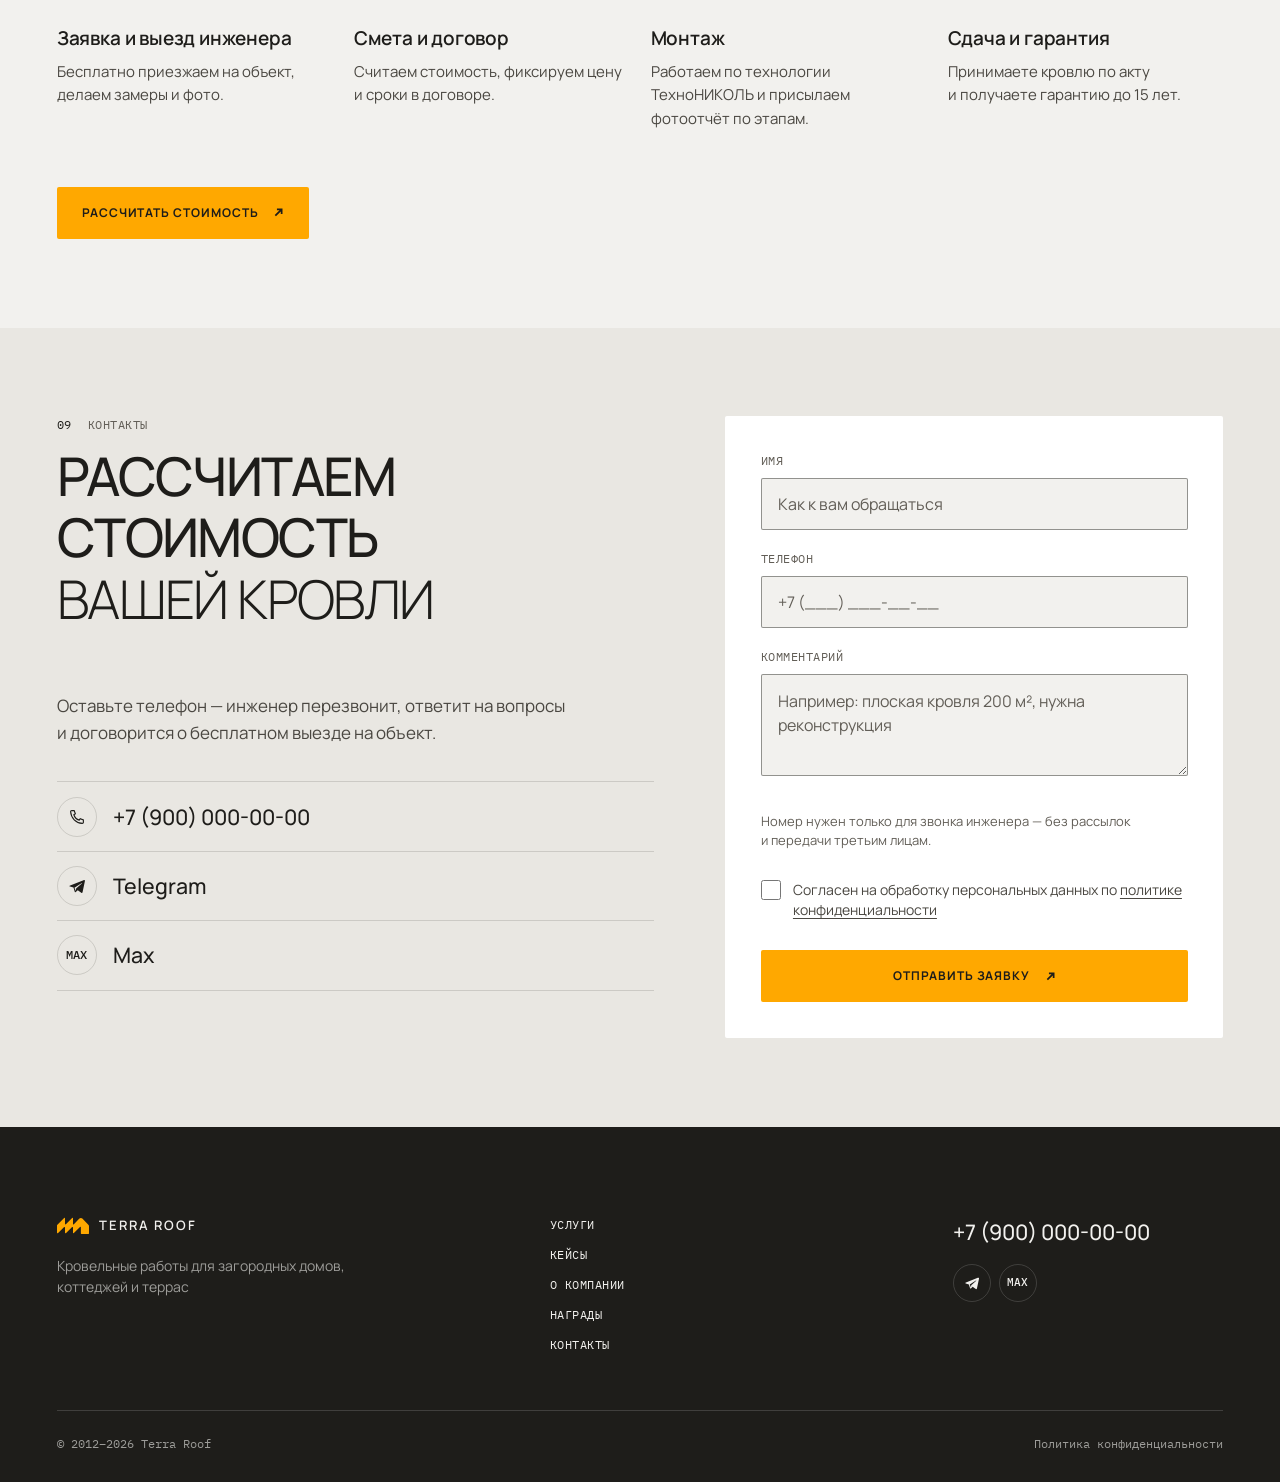
==== commit 5032638c: "Оба варианта: отклик на нажатие, наведение только для мыши, быстрее и мягче окна, шаги анкеты и разр" ====
--- a/v2/index.html
+++ b/v2/index.html
@@ -7,7 +7,7 @@
   <link rel="preconnect" href="https://fonts.googleapis.com">
   <link rel="preconnect" href="https://fonts.gstatic.com" crossorigin>
   <link href="https://fonts.googleapis.com/css2?family=IBM+Plex+Mono:wght@400;500&family=Manrope:wght@300;400;500;600;700&display=swap" rel="stylesheet">
-  <link rel="stylesheet" href="styles.css?v=19">
+  <link rel="stylesheet" href="styles.css?v=20">
 </head>
 <body>
 
@@ -756,7 +756,7 @@
   </dialog>
 
   <script src="cases-data.js?v=15"></script>
-  <script src="main.js?v=17"></script>
+  <script src="main.js?v=18"></script>
   <script src="../pie.js?v=2"></script>
 </body>
 </html>
--- a/v2/styles.css
+++ b/v2/styles.css
@@ -7,6 +7,8 @@
 
 /* ===== Токены ===== */
 :root {
+  --ease-out: cubic-bezier(0.23, 1, 0.32, 1); /* сильный ease-out: отклик начинается сразу */
+  --ease-in-out: cubic-bezier(0.77, 0, 0.175, 1); /* перемещение по экрану */
   --bg: #f2f1ee;
   --bg-2: #e9e7e2;
   --paper: #ffffff;
@@ -93,7 +95,7 @@
   letter-spacing: 0.08em;
   text-transform: uppercase;
   cursor: pointer;
-  transition: background-color 0.2s;
+  transition: background-color 0.2s ease, scale 0.16s var(--ease-out);
 }
 .btn:hover { background: var(--accent-hover); }
 .btn:focus-visible { outline: 2px solid var(--ink); outline-offset: 3px; }
@@ -101,7 +103,6 @@
 .btn svg { width: clamp(11px, 0.76vw, 16px); height: auto; transition: transform 0.2s; }
 .btn svg path,
 .case__more svg path { stroke-width: 2.2; }
-.btn:hover svg { transform: translate(2px, -2px); }
 
 .btn-ghost {
   display: inline-flex;
@@ -150,7 +151,7 @@
 .nav { display: flex; gap: clamp(20px, 2.22vw, 64px); }
 .nav a { position: relative; padding: 4px 0; white-space: nowrap; }
 .nav__roll { display: block; overflow: hidden; line-height: 1.3; }
-.nav__text { position: relative; display: block; transition: transform 0.45s cubic-bezier(0.7, 0, 0.2, 1); }
+.nav__text { position: relative; display: block; transition: transform 0.3s var(--ease-in-out); }
 .nav__text::after {
   content: attr(data-label);
   content: attr(data-label) / "";
@@ -380,8 +381,7 @@
   border-radius: var(--radius);
   background: var(--bg-2);
 }
-.service__media img { width: 100%; height: 100%; object-fit: cover; transition: transform 0.6s ease; }
-.service:hover .service__media img { transform: scale(1.04); }
+.service__media img { width: 100%; height: 100%; object-fit: cover; transition: transform 0.5s var(--ease-out); }
 
 /* материалы: цветные плитки */
 .materials__title {
@@ -509,15 +509,15 @@
 .pie__fill--gravel + .pie__overlay { opacity: 1; }
 .pie__stroke { fill: none; stroke: rgba(0, 0, 0, 0.2); stroke-width: 1.4; }
 .pie__hit { fill: transparent; stroke: none; cursor: pointer; }
-.pie__band { transition: opacity 0.3s; }
+.pie__band { transition: opacity 0.2s ease; }
 .pie__svg.has-active .pie__band:not(.is-active) { opacity: 0.55; }
 .pie__case[hidden] { display: none; }
 .pie__band.is-active .pie__hit { stroke: var(--accent); stroke-width: 3; }
 @media (prefers-reduced-motion: no-preference) {
   .pie__band {
     transform-box: fill-box;
-    animation: pie-in 0.55s cubic-bezier(0.2, 0.7, 0.2, 1) both;
-    animation-delay: calc(var(--i) * 60ms);
+    animation: pie-in 0.4s var(--ease-out) both;
+    animation-delay: calc(var(--i) * 40ms);
   }
   @keyframes pie-in { from { opacity: 0; transform: translateY(-16px); } }
 }
@@ -551,9 +551,8 @@
   object-fit: cover;
   /* архивные кадры затемнены под тёмный первый экран — возвращаем им свет */
   filter: brightness(1.32) saturate(1.05);
-  transition: transform 0.6s ease;
-}
-.case:hover .case__photo { transform: scale(1.03); }
+  transition: transform 0.5s var(--ease-out);
+}
 .case__head {
   display: flex;
   flex-wrap: wrap;
@@ -618,7 +617,6 @@
 .case__more svg { width: clamp(10px, 0.69vw, 15px); height: auto; transition: transform 0.2s; }
 .case__more:hover,
 .case:active .case__more { background: var(--accent); color: var(--ink); }
-.case__more:hover svg { transform: translate(2px, -2px); }
 .cases__cta { margin-top: clamp(40px, 4.44vw, 120px); }
 
 /* ===== О компании ===== */
@@ -816,8 +814,8 @@
 .case-modal::backdrop,
 .calc-modal::backdrop { background: rgba(20, 19, 15, 0.6); }
 .case-modal[open],
-.calc-modal[open] { animation: modal-in 0.3s ease; }
-@keyframes modal-in { from { opacity: 0; transform: translateY(16px); } }
+.calc-modal[open] { animation: modal-in 0.26s var(--ease-out); }
+@keyframes modal-in { from { opacity: 0; transform: translateY(12px) scale(0.98); } }
 body.modal-open { overflow: hidden; }
 
 .case-modal {
@@ -929,7 +927,7 @@
 .calc__progress span.is-done { background: var(--ink); }
 .calc__step-label { margin-top: 10px; font-size: 13px; color: var(--muted); }
 .calc__step > :first-child { margin-top: 28px; }
-.calc__step:not([hidden]) { animation: calc-step-in 0.35s cubic-bezier(0.2, 0.7, 0.2, 1); }
+.calc__step:not([hidden]) { animation: calc-step-in 0.22s var(--ease-out); }
 @keyframes calc-step-in { from { opacity: 0; transform: translateX(12px); } }
 .calc__trust { margin-top: 10px; font-size: 13px; line-height: 1.45; color: var(--muted); }
 .calc__consent a { color: inherit; text-decoration: underline; text-underline-offset: 0.18em; }
@@ -1134,7 +1132,7 @@
     display: flex;
     box-shadow: 0 8px 24px rgba(0, 0, 0, 0.25);
     transform: translateY(calc(100% + 24px));
-    transition: transform 0.3s ease, background-color 0.2s;
+    transition: transform 0.3s var(--ease-out), background-color 0.2s ease;
   }
   .sticky-cta.is-visible { transform: none; }
 }
@@ -1163,6 +1161,37 @@
   .calc-modal .case-modal__close { position: fixed; top: 12px; right: 12px; }
 }
 
+
+/* ===== Отклик на нажатие и наведение ===== */
+:is(.btn, .btn-ghost, .round-btn, .icon-btn, .pie__tab, .calc__chip span, .case__more, .calc__back, .case-modal__close, .burger):active:not(:disabled) { scale: 0.97; }
+.pie__tab,
+.calc__chip span { transition: background-color 0.2s ease, border-color 0.2s ease, color 0.2s ease, scale 0.16s var(--ease-out); }
+.icon-btn,
+.case-modal__close { transition: border-color 0.2s ease, color 0.2s ease, scale 0.16s var(--ease-out); }
+.round-btn { transition: border-color 0.2s ease, color 0.2s ease, opacity 0.2s ease, scale 0.16s var(--ease-out); }
+.case__more,
+.btn-ghost { transition: background-color 0.2s ease, color 0.2s ease, scale 0.16s var(--ease-out); }
+.calc__back { transition: color 0.2s ease, scale 0.16s var(--ease-out); }
+.burger { transition: scale 0.16s var(--ease-out); }
+
+/* наведение только для мыши: на телефоне касание «залипает» в состоянии hover */
+@media (hover: hover) and (pointer: fine) {
+  .service:hover .service__media img { transform: scale(1.04); }
+  .case:hover .case__photo { transform: scale(1.03); }
+  .btn:hover svg,
+  .case__more:hover svg { transform: translate(2px, -2px); }
+}
+
+/* мобильное меню появляется, а не возникает */
+.mobile-menu:not([hidden]) {
+  transition: opacity 0.24s var(--ease-out), translate 0.24s var(--ease-out);
+  @starting-style { opacity: 0; translate: 0 -8px; }
+}
+
+/* шаги анкеты: вперёд — справа, назад — слева */
+.calc[data-dir="back"] .calc__step:not([hidden]) { animation-name: calc-step-back; }
+@keyframes calc-step-back { from { opacity: 0; transform: translateX(-12px); } }
+
 /* ===== Появление при прокрутке (классы ставит main.js) ===== */
 .has-reveal .reveal {
   opacity: 0;
